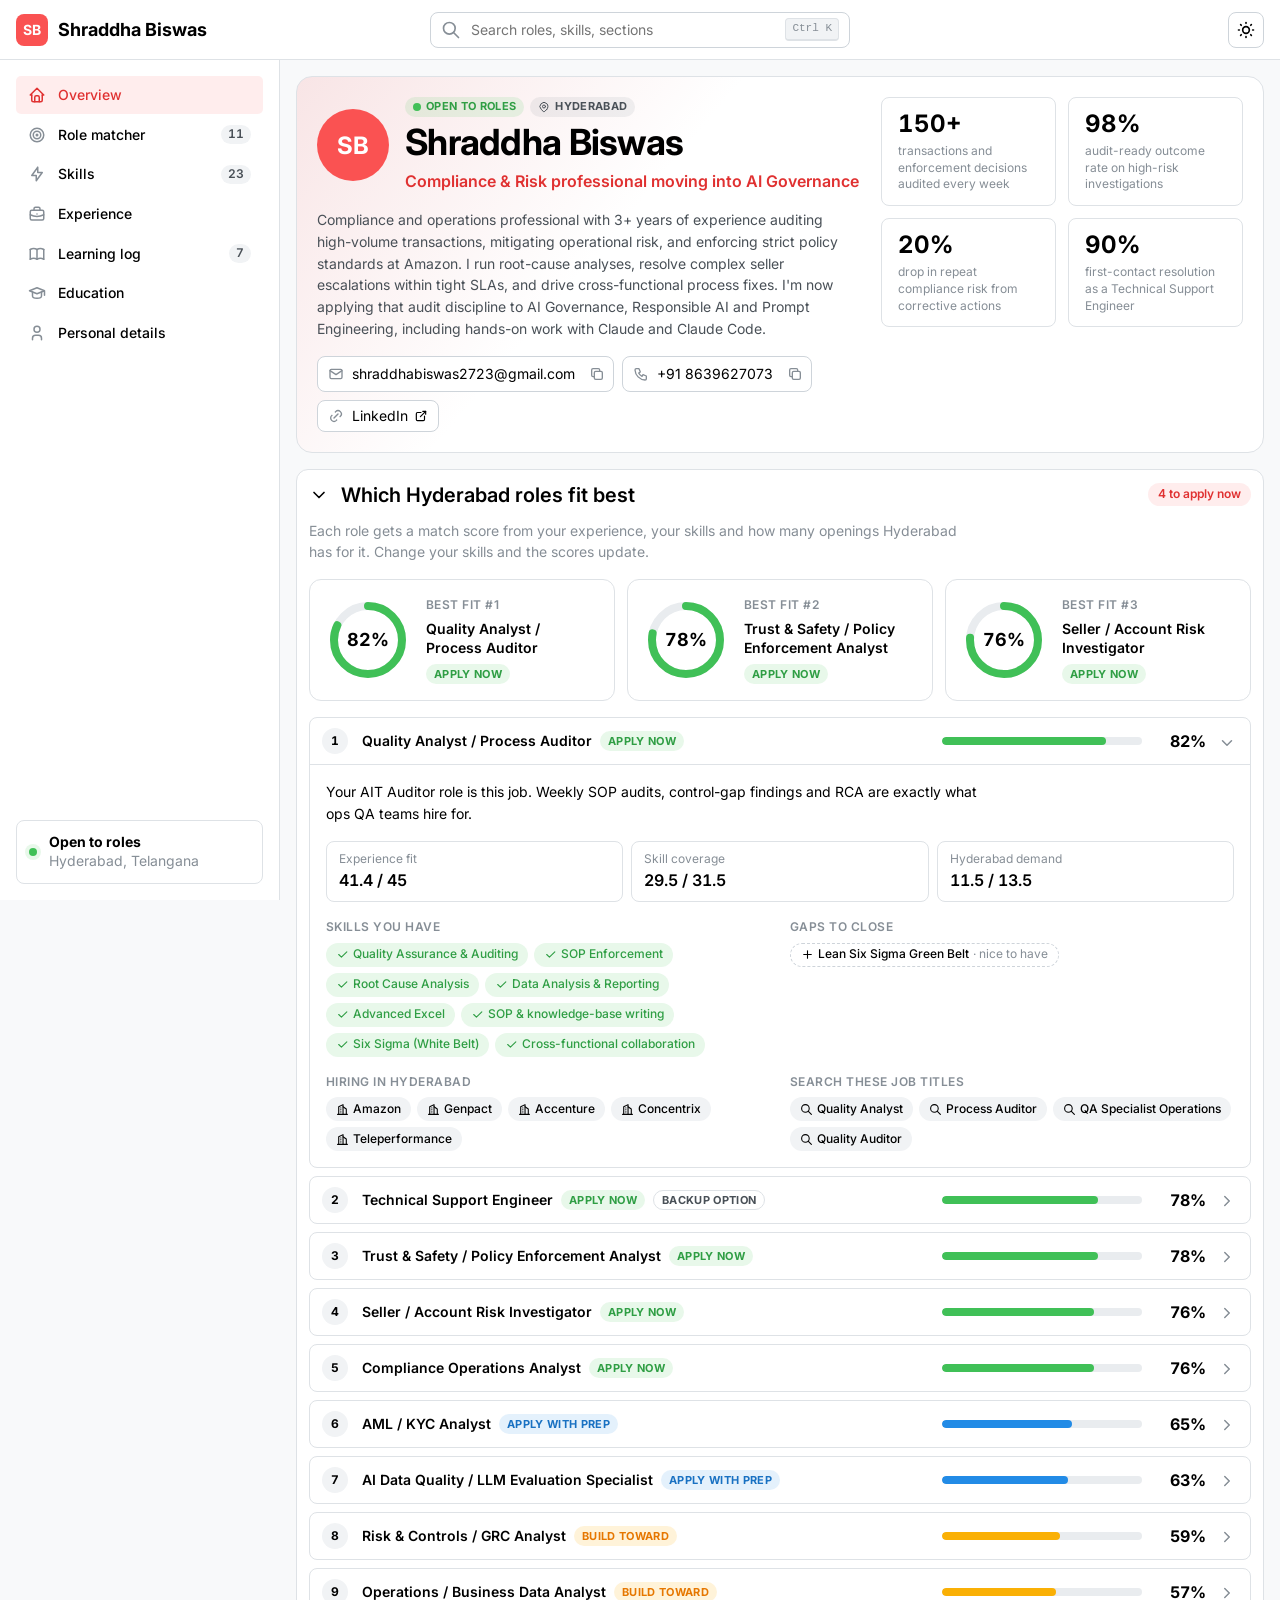
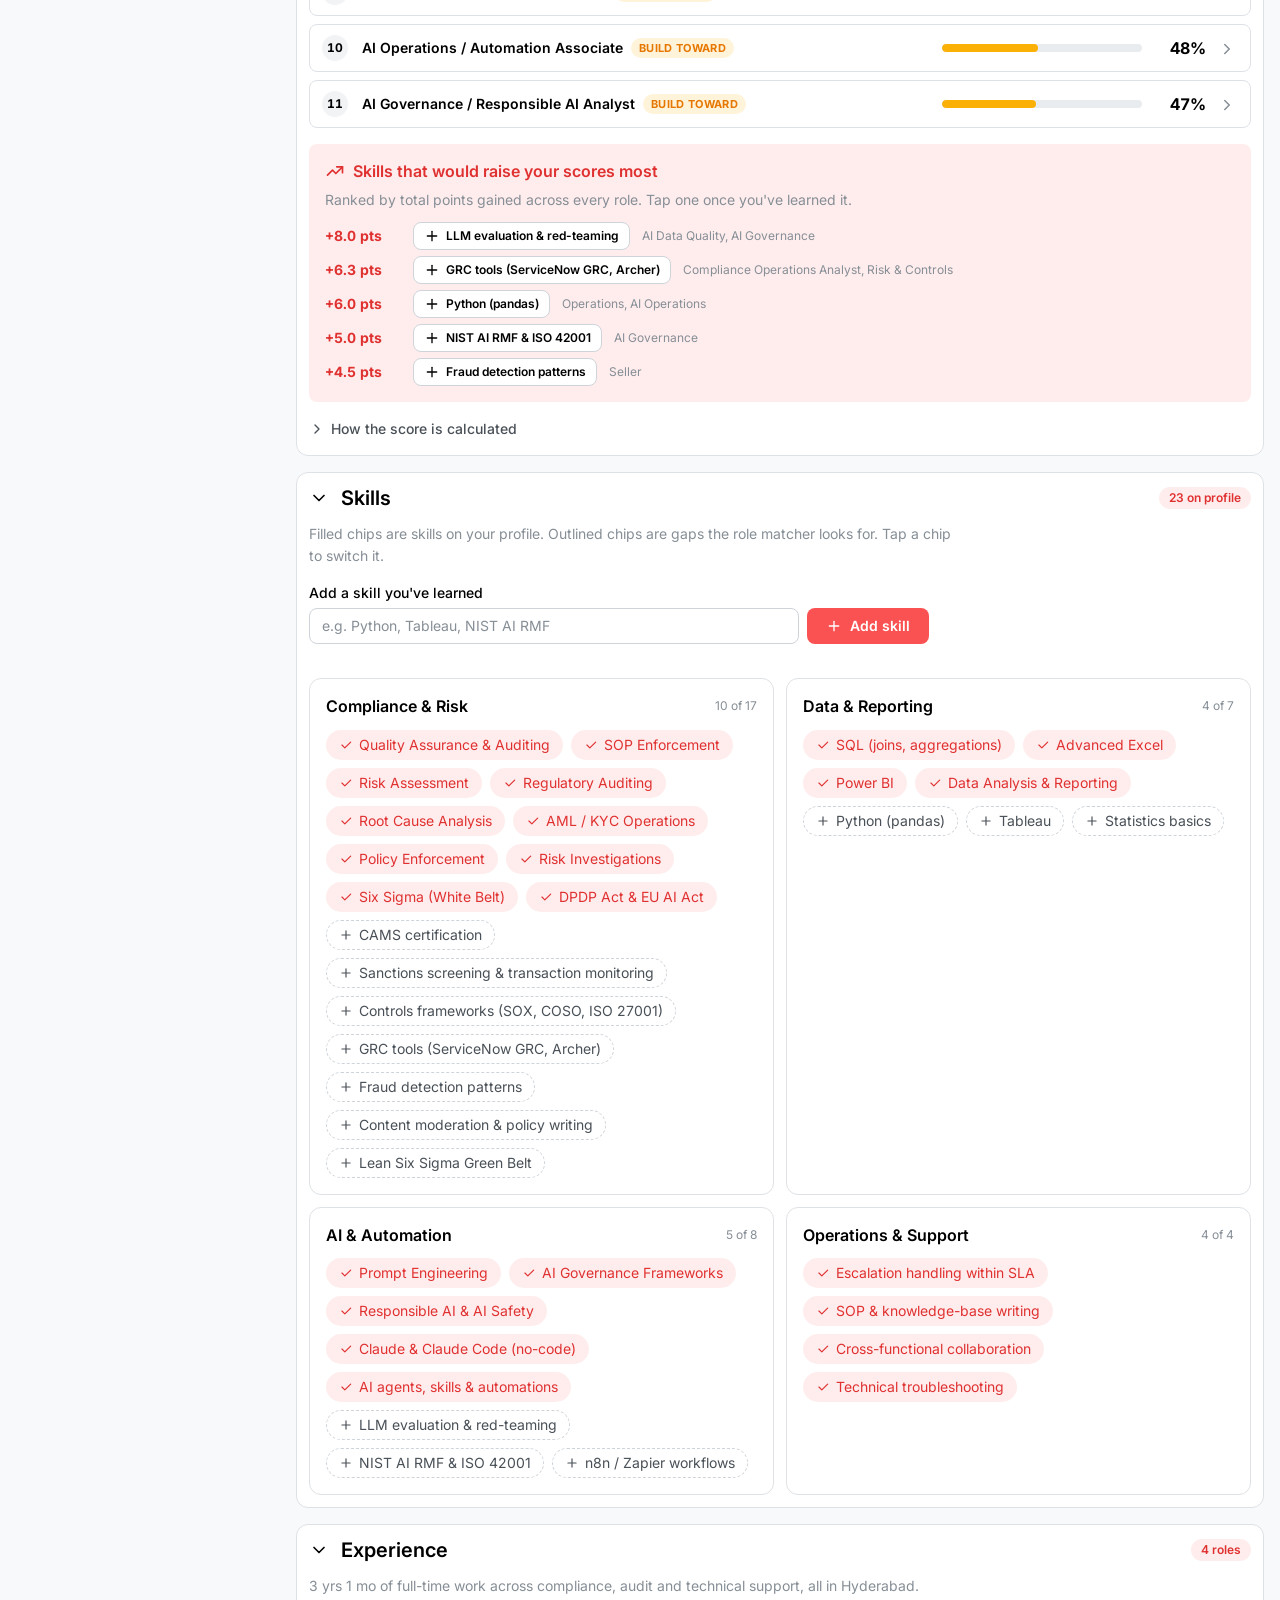
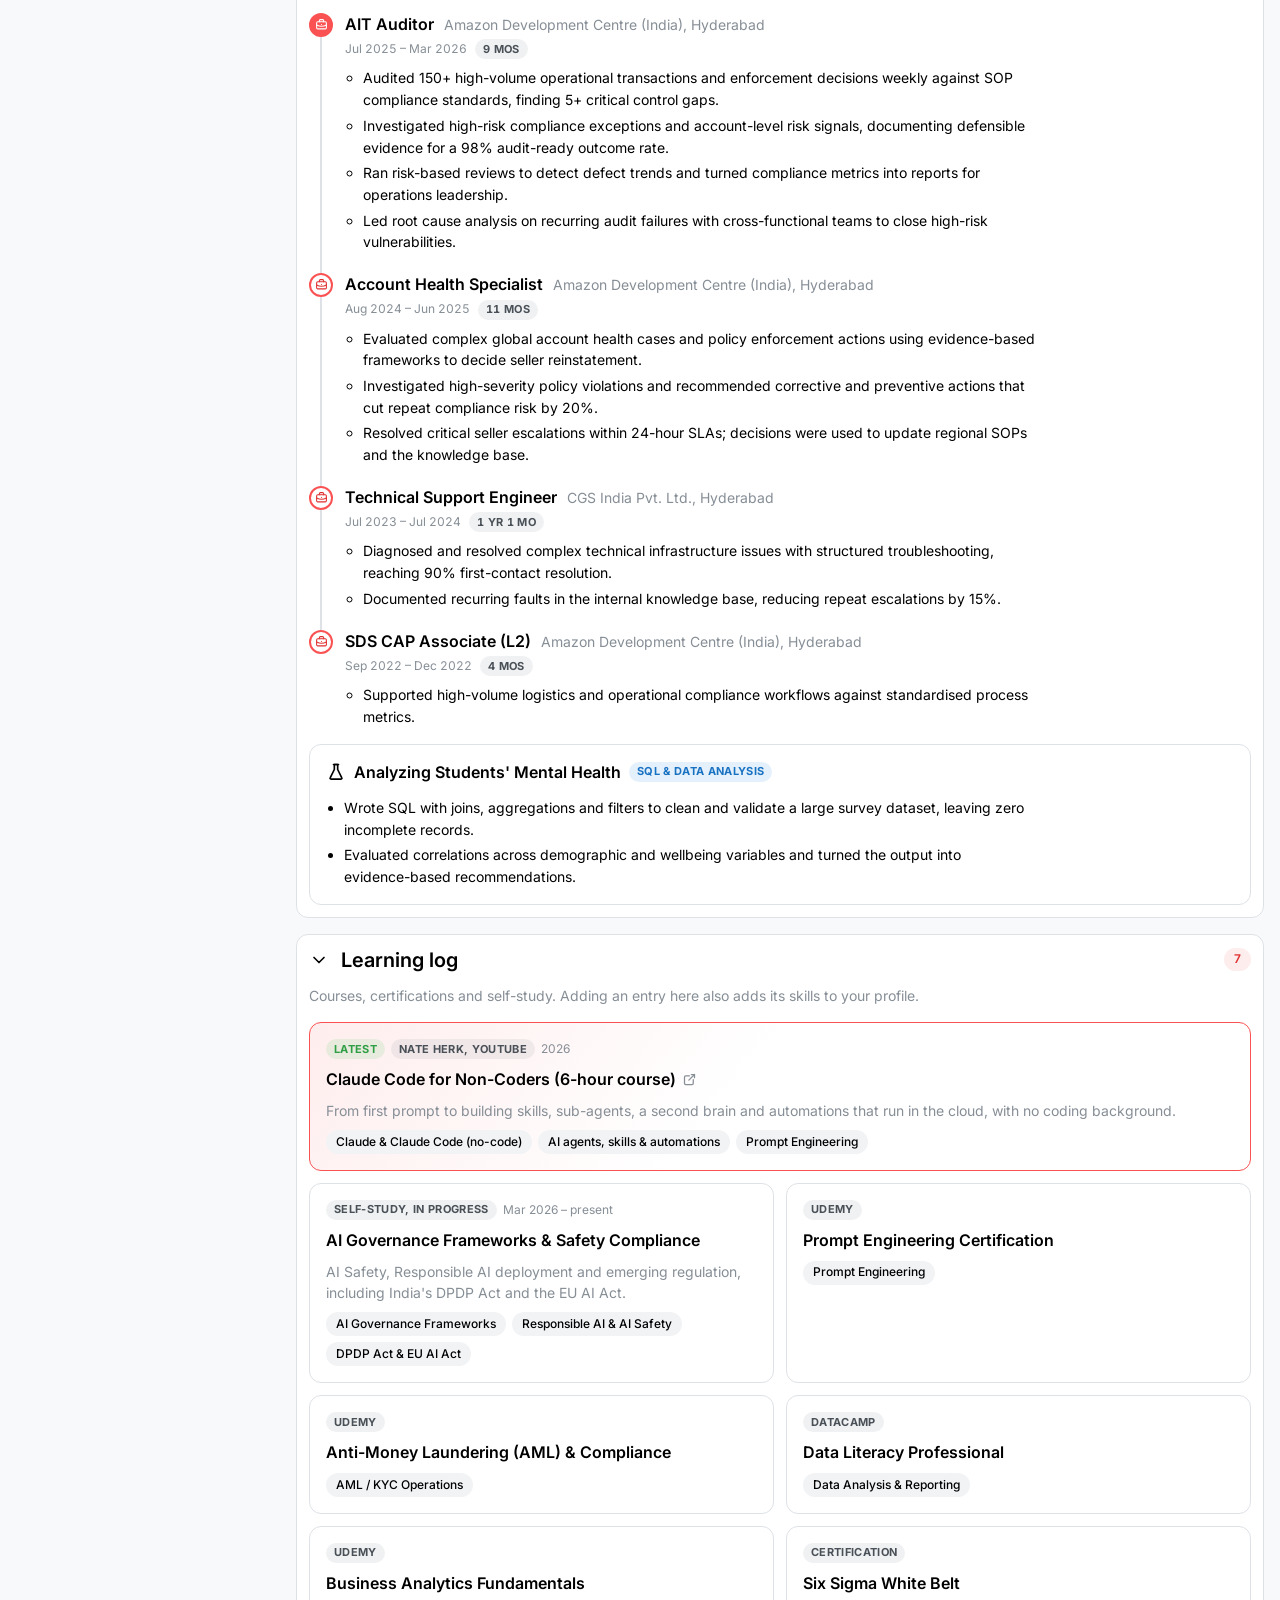
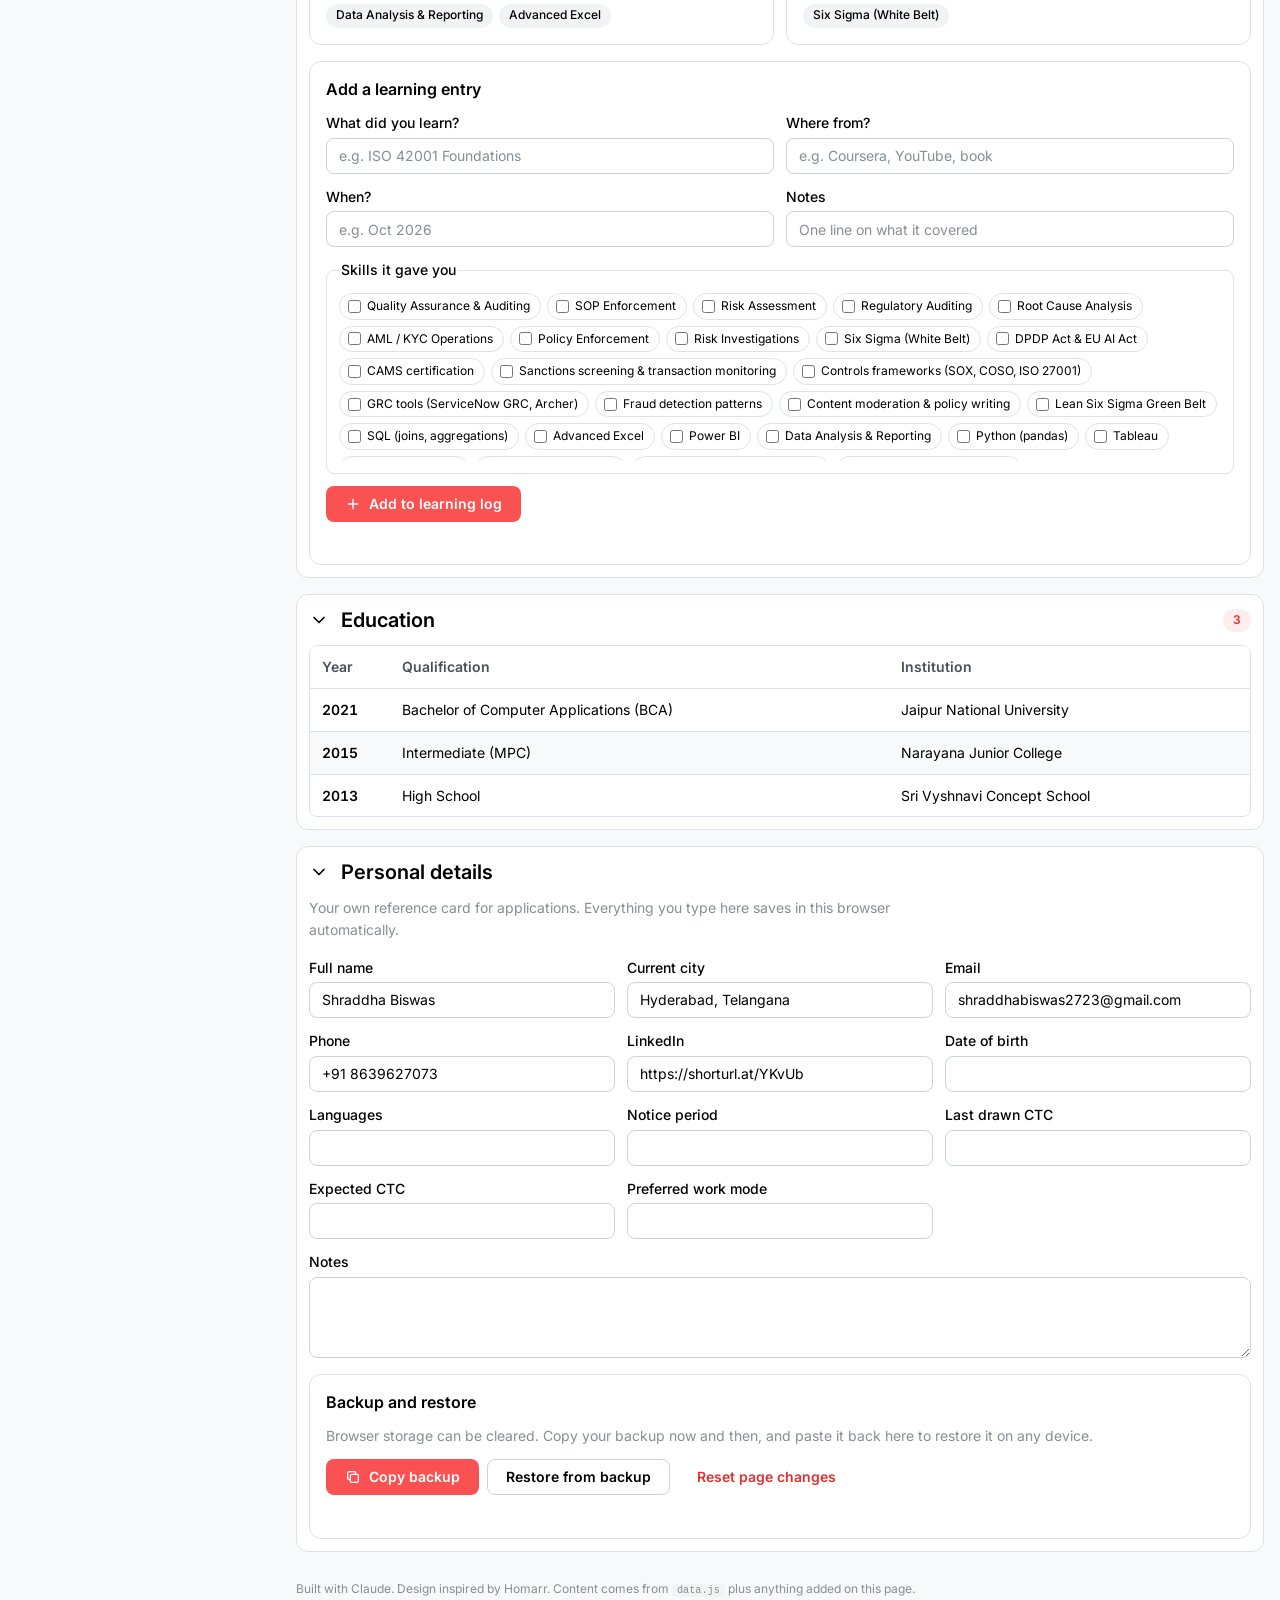
==== index.html @ 4066ac20 "Restyle site after Homarr's design Rebuild the layout with Homarr's Mantine-based look: app-shell he" ====
<!doctype html>
<html lang="en">
<head>
<meta charset="utf-8">
<meta name="viewport" content="width=device-width, initial-scale=1, viewport-fit=cover">
<title>Shraddha Biswas</title>
<meta name="description" content="Shraddha Biswas: compliance, risk and AI governance profile with a Hyderabad role matcher.">
<link rel="preconnect" href="https://fonts.googleapis.com">
<link rel="preconnect" href="https://fonts.gstatic.com" crossorigin>
<link rel="stylesheet" href="https://fonts.googleapis.com/css2?family=Inter:wght@400;500;600;700&display=swap">
<link rel="stylesheet" href="styles.css">
</head>
<body>
<!--PAGE-START-->
<div class="shell">
  <header class="shell-header">
    <div class="header-side">
      <button type="button" class="action-icon burger" id="burger" aria-label="Open navigation" aria-expanded="false" aria-controls="navbar"><span data-icon="menu"></span></button>
      <a class="brand" href="#overview">
        <span class="brand-mark" aria-hidden="true">SB</span>
        <span class="brand-name">Shraddha Biswas</span>
      </a>
    </div>
    <div class="search" id="search">
      <label class="search-box" for="searchInput">
        <span data-icon="search"></span>
        <input id="searchInput" type="search" placeholder="Search roles, skills, sections" autocomplete="off" role="combobox" aria-expanded="false" aria-controls="searchResults" aria-autocomplete="list">
        <kbd class="kbd">Ctrl K</kbd>
      </label>
      <div class="search-results" id="searchResults" role="listbox" hidden></div>
    </div>
    <div class="header-side header-actions">
      <button type="button" class="action-icon mobile-search" id="mobileSearch" aria-label="Search"><span data-icon="search"></span></button>
      <button type="button" class="action-icon" id="themeToggle" aria-label="Switch colour scheme"><span data-icon="sun" class="icon-sun"></span><span data-icon="moon" class="icon-moon"></span></button>
    </div>
  </header>

  <nav class="shell-navbar" id="navbar" aria-label="Sections">
    <div class="nav-links">
      <a class="nav-link" href="#overview" data-nav="overview"><span data-icon="home"></span>Overview</a>
      <a class="nav-link" href="#matcher" data-nav="matcher"><span data-icon="target"></span>Role matcher<span class="nav-badge" id="navMatcherBadge"></span></a>
      <a class="nav-link" href="#skills" data-nav="skills"><span data-icon="bolt"></span>Skills<span class="nav-badge" id="navSkillsBadge"></span></a>
      <a class="nav-link" href="#experience" data-nav="experience"><span data-icon="briefcase"></span>Experience</a>
      <a class="nav-link" href="#learning" data-nav="learning"><span data-icon="book"></span>Learning log<span class="nav-badge" id="navLearningBadge"></span></a>
      <a class="nav-link" href="#education" data-nav="education"><span data-icon="school"></span>Education</a>
      <a class="nav-link" href="#personal" data-nav="personal"><span data-icon="user"></span>Personal details</a>
    </div>
    <div class="nav-status">
      <span class="dot" aria-hidden="true"></span>
      <div>
        <strong>Open to roles</strong>
        <span class="dimmed">Hyderabad, Telangana</span>
      </div>
    </div>
  </nav>
  <div class="nav-overlay" id="navOverlay" hidden></div>

  <main class="shell-main">
    <section class="hero" id="overview" aria-labelledby="name">
      <div class="hero-main">
        <div class="hero-id">
          <span class="avatar" aria-hidden="true">SB</span>
          <div class="hero-titles">
            <div class="badge-row">
              <span class="badge badge-green"><span class="badge-dot"></span>Open to roles</span>
              <span class="badge badge-gray"><span data-icon="pin"></span>Hyderabad</span>
            </div>
            <h1 id="name">Shraddha Biswas</h1>
            <p class="headline" id="headline"></p>
          </div>
        </div>
        <p class="summary" id="summary"></p>
        <div class="contact" id="contact"></div>
      </div>
      <dl class="stats" id="highlights"></dl>
    </section>

    <section class="category" id="matcher">
      <h2 class="category-head">
        <button type="button" class="category-toggle" aria-expanded="true" aria-controls="matcher-body">
          <span data-icon="chevron" class="chevron"></span>
          <span class="category-title">Which Hyderabad roles fit best</span>
          <span class="count-badge" id="matcherCount"></span>
        </button>
      </h2>
      <div class="category-body" id="matcher-body">
        <p class="lede">Each role gets a match score from your experience, your skills and how many openings Hyderabad has for it. Change your skills and the scores update.</p>
        <div class="picks" id="topPicks"></div>
        <ol class="roles" id="roles"></ol>
        <aside class="alert">
          <div class="alert-head"><span data-icon="trending"></span><h3>Skills that would raise your scores most</h3></div>
          <p class="dimmed">Ranked by total points gained across every role. Tap one once you've learned it.</p>
          <ol class="next-skills" id="nextSkills"></ol>
        </aside>
        <details class="method">
          <summary><span data-icon="chevron" class="chevron"></span>How the score is calculated</summary>
          <div class="method-body">
            <p><strong>Experience fit</strong> (45%): how directly your work history maps to the day-to-day job. <strong>Skill coverage</strong> (31.5%): the share of the role's core and supporting skills you have, weighted by importance. <strong>Hyderabad demand</strong> (13.5%): how many openings the city usually has for the role.</p>
            <p>That adds up to 90. The last 10 points depend on things a profile can't predict, such as interviews, timing and referrals, so no role scores above 90%.</p>
            <p>Treat the numbers as a way to rank where to apply first. They are estimates based on typical job descriptions and the Hyderabad market in 2026, not guarantees. Experience fit and demand values are set in <code>data.js</code>.</p>
          </div>
        </details>
      </div>
    </section>

    <section class="category" id="skills">
      <h2 class="category-head">
        <button type="button" class="category-toggle" aria-expanded="true" aria-controls="skills-body">
          <span data-icon="chevron" class="chevron"></span>
          <span class="category-title">Skills</span>
          <span class="count-badge" id="skillsCount"></span>
        </button>
      </h2>
      <div class="category-body" id="skills-body">
        <p class="lede">Filled chips are skills on your profile. Outlined chips are gaps the role matcher looks for. Tap a chip to switch it.</p>
        <form class="inline-form" id="addSkillForm" autocomplete="off">
          <label class="label" for="skillInput">Add a skill you've learned</label>
          <div class="input-row">
            <input class="input" id="skillInput" list="skillOptions" placeholder="e.g. Python, Tableau, NIST AI RMF" required>
            <datalist id="skillOptions"></datalist>
            <button type="submit" class="button"><span data-icon="plus"></span>Add skill</button>
          </div>
          <p class="form-msg" id="skillMsg" role="status"></p>
        </form>
        <div class="item-grid two" id="skillGroups"></div>
      </div>
    </section>

    <section class="category" id="experience">
      <h2 class="category-head">
        <button type="button" class="category-toggle" aria-expanded="true" aria-controls="experience-body">
          <span data-icon="chevron" class="chevron"></span>
          <span class="category-title">Experience</span>
          <span class="count-badge" id="experienceCount"></span>
        </button>
      </h2>
      <div class="category-body" id="experience-body">
        <p class="lede" id="tenure"></p>
        <ol class="timeline" id="timeline"></ol>
        <article class="item project" id="project"></article>
      </div>
    </section>

    <section class="category" id="learning">
      <h2 class="category-head">
        <button type="button" class="category-toggle" aria-expanded="true" aria-controls="learning-body">
          <span data-icon="chevron" class="chevron"></span>
          <span class="category-title">Learning log</span>
          <span class="count-badge" id="learningCount"></span>
        </button>
      </h2>
      <div class="category-body" id="learning-body">
        <p class="lede">Courses, certifications and self-study. Adding an entry here also adds its skills to your profile.</p>
        <ul class="item-grid two" id="learningList"></ul>
        <form class="item learn-form" id="learnForm" autocomplete="off">
          <h3 class="item-title">Add a learning entry</h3>
          <div class="form-grid">
            <div class="field"><label class="label" for="learnTitle">What did you learn?</label><input class="input" id="learnTitle" required placeholder="e.g. ISO 42001 Foundations"></div>
            <div class="field"><label class="label" for="learnSource">Where from?</label><input class="input" id="learnSource" placeholder="e.g. Coursera, YouTube, book"></div>
            <div class="field"><label class="label" for="learnDate">When?</label><input class="input" id="learnDate" placeholder="e.g. Oct 2026"></div>
            <div class="field"><label class="label" for="learnNote">Notes</label><input class="input" id="learnNote" placeholder="One line on what it covered"></div>
          </div>
          <fieldset class="picker-wrap">
            <legend class="label">Skills it gave you</legend>
            <div id="learnSkillPicker" class="picker"></div>
          </fieldset>
          <div><button type="submit" class="button"><span data-icon="plus"></span>Add to learning log</button></div>
          <p class="form-msg" id="learnMsg" role="status"></p>
        </form>
      </div>
    </section>

    <section class="category" id="education">
      <h2 class="category-head">
        <button type="button" class="category-toggle" aria-expanded="true" aria-controls="education-body">
          <span data-icon="chevron" class="chevron"></span>
          <span class="category-title">Education</span>
          <span class="count-badge" id="educationCount"></span>
        </button>
      </h2>
      <div class="category-body" id="education-body">
        <div class="table-wrap">
          <table class="table">
            <thead><tr><th scope="col">Year</th><th scope="col">Qualification</th><th scope="col">Institution</th></tr></thead>
            <tbody id="educationList"></tbody>
          </table>
        </div>
      </div>
    </section>

    <section class="category" id="personal">
      <h2 class="category-head">
        <button type="button" class="category-toggle" aria-expanded="true" aria-controls="personal-body">
          <span data-icon="chevron" class="chevron"></span>
          <span class="category-title">Personal details</span>
        </button>
      </h2>
      <div class="category-body" id="personal-body">
        <p class="lede">Your own reference card for applications. Everything you type here saves in this browser automatically.</p>
        <form id="personalForm" class="form-grid three" autocomplete="off"></form>
        <div class="item backup">
          <h3 class="item-title">Backup and restore</h3>
          <p class="dimmed">Browser storage can be cleared. Copy your backup now and then, and paste it back here to restore it on any device.</p>
          <div class="button-row">
            <button type="button" class="button" id="copyBackup"><span data-icon="copy"></span>Copy backup</button>
            <button type="button" class="button button-default" id="showRestore">Restore from backup</button>
            <button type="button" class="button button-subtle" id="resetBtn">Reset page changes</button>
          </div>
          <div id="restoreBox" class="stack" hidden>
            <label class="label" for="restoreInput">Paste a backup</label>
            <textarea class="input" id="restoreInput" rows="4"></textarea>
            <div><button type="button" class="button" id="doRestore">Restore</button></div>
          </div>
          <div id="resetConfirm" class="confirm" hidden>
            <p>This removes skills, learning entries and personal details you added on this page. Content in <code>data.js</code> stays.</p>
            <div class="button-row">
              <button type="button" class="button button-danger" id="confirmReset">Reset</button>
              <button type="button" class="button button-default" id="cancelReset">Cancel</button>
            </div>
          </div>
          <textarea id="backupFallback" class="input mono" rows="4" readonly hidden aria-label="Backup text"></textarea>
          <p class="form-msg" id="backupMsg" role="status"></p>
        </div>
      </div>
    </section>

    <footer class="footer">Built with Claude. Design inspired by Homarr. Content comes from <code>data.js</code> plus anything added on this page.</footer>
  </main>
</div>
<script src="data.js"></script>
<script src="app.js"></script>
<!--PAGE-END-->
</body>
</html>
---- styles.css ----
/*
  Design tokens follow Homarr's Mantine theme (packages/ui/src/theme.ts):
  primary red #fa5252, Inter, radius md 8 / lg 12 / xl 16, spacing xs 10 · sm 12 · md 16 · lg 20 · xl 32,
  bordered cards on a dark-7 (#242424) or white body.
*/
:root {
  --body: #ffffff;
  --main: #f8f9fa;
  --surface: #ffffff;
  --surface-hover: #f8f9fa;
  --surface-muted: #f1f3f5;
  --border: #dee2e6;
  --input-border: #ced4da;
  --text: #000000;
  --dimmed: #868e96;
  --dimmed-strong: #495057;

  --primary: #fa5252;
  --primary-hover: #f03e3e;
  --primary-contrast: #ffffff;
  --primary-light: rgba(250, 82, 82, 0.1);
  --primary-light-hover: rgba(250, 82, 82, 0.14);
  --primary-light-text: #e03131;
  --secondary: #fd7e14;

  --green: #40c057;
  --green-light: rgba(64, 192, 87, 0.12);
  --green-text: #2f9e44;
  --blue: #228be6;
  --blue-light: rgba(34, 139, 230, 0.12);
  --blue-text: #1971c2;
  --yellow: #fab005;
  --yellow-light: rgba(250, 176, 5, 0.15);
  --yellow-text: #e67700;
  --gray: #adb5bd;
  --gray-light: rgba(134, 142, 150, 0.12);
  --gray-text: #495057;
  --track: #e9ecef;

  --shadow-md: 0 2px 8px rgba(0, 0, 0, 0.08);
  --shadow-xl: 0 8px 24px rgba(0, 0, 0, 0.12);

  --font: Inter, system-ui, -apple-system, "Segoe UI", Roboto, sans-serif;
  --mono: ui-monospace, "Cascadia Code", "Fira Code", Menlo, Consolas, monospace;

  --fs-xs: 0.75rem;
  --fs-sm: 0.875rem;
  --fs-md: 1rem;
  --fs-lg: 1.125rem;
  --fs-xl: 1.25rem;

  --sp-xs: 10px;
  --sp-sm: 12px;
  --sp-md: 16px;
  --sp-lg: 20px;
  --sp-xl: 32px;

  --r-sm: 4px;
  --r-md: 8px;
  --r-lg: 12px;
  --r-xl: 16px;

  --header-h: 60px;
  --navbar-w: 280px;
}

@media (prefers-color-scheme: dark) {
  :root:not([data-theme="light"]) {
    color-scheme: dark;
    --body: #242424;
    --main: #242424;
    --surface: #2e2e2e;
    --surface-hover: #3b3b3b;
    --surface-muted: #3b3b3b;
    --border: #424242;
    --input-border: #424242;
    --text: #c9c9c9;
    --dimmed: #828282;
    --dimmed-strong: #b8b8b8;
    --primary: #e03131;
    --primary-hover: #c92a2a;
    --primary-light: rgba(224, 49, 49, 0.15);
    --primary-light-hover: rgba(224, 49, 49, 0.2);
    --primary-light-text: #ff8787;
    --green: #2f9e44;
    --green-light: rgba(47, 158, 68, 0.15);
    --green-text: #69db7c;
    --blue: #1971c2;
    --blue-light: rgba(25, 113, 194, 0.15);
    --blue-text: #74c0fc;
    --yellow: #f59f00;
    --yellow-light: rgba(240, 140, 0, 0.15);
    --yellow-text: #ffd43b;
    --gray: #696969;
    --gray-light: rgba(130, 130, 130, 0.15);
    --gray-text: #b8b8b8;
    --track: #424242;
    --shadow-md: 0 2px 8px rgba(0, 0, 0, 0.3);
    --shadow-xl: 0 8px 24px rgba(0, 0, 0, 0.45);
  }
}

:root[data-theme="dark"] {
  color-scheme: dark;
  --body: #242424;
  --main: #242424;
  --surface: #2e2e2e;
  --surface-hover: #3b3b3b;
  --surface-muted: #3b3b3b;
  --border: #424242;
  --input-border: #424242;
  --text: #c9c9c9;
  --dimmed: #828282;
  --dimmed-strong: #b8b8b8;
  --primary: #e03131;
  --primary-hover: #c92a2a;
  --primary-light: rgba(224, 49, 49, 0.15);
  --primary-light-hover: rgba(224, 49, 49, 0.2);
  --primary-light-text: #ff8787;
  --green: #2f9e44;
  --green-light: rgba(47, 158, 68, 0.15);
  --green-text: #69db7c;
  --blue: #1971c2;
  --blue-light: rgba(25, 113, 194, 0.15);
  --blue-text: #74c0fc;
  --yellow: #f59f00;
  --yellow-light: rgba(240, 140, 0, 0.15);
  --yellow-text: #ffd43b;
  --gray: #696969;
  --gray-light: rgba(130, 130, 130, 0.15);
  --gray-text: #b8b8b8;
  --track: #424242;
  --shadow-md: 0 2px 8px rgba(0, 0, 0, 0.3);
  --shadow-xl: 0 8px 24px rgba(0, 0, 0, 0.45);
}

*,
*::before,
*::after { box-sizing: border-box; }

[hidden] { display: none !important; }

html { scroll-behavior: smooth; scroll-padding-top: calc(var(--header-h) + 16px); }

@media (prefers-reduced-motion: reduce) {
  html { scroll-behavior: auto; }
  *, *::before, *::after { transition: none !important; animation: none !important; }
}

body {
  margin: 0;
  background: var(--main);
  color: var(--text);
  font-family: var(--font);
  font-size: var(--fs-md);
  line-height: 1.55;
  -webkit-font-smoothing: antialiased;
}

h1, h2, h3, h4 { margin: 0; font-family: var(--font); text-wrap: balance; }
h1 { font-size: 2.25rem; line-height: 1.1; font-weight: 700; letter-spacing: -0.02em; }
h3 { font-size: var(--fs-md); line-height: 1.4; font-weight: 600; }
p { margin: 0; }
a { color: var(--primary-light-text); text-underline-offset: 3px; }
code, .mono { font-family: var(--mono); font-size: 0.85em; }
code { background: var(--surface-muted); padding: 1px 5px; border-radius: var(--r-sm); }
.dimmed { color: var(--dimmed); }
:focus-visible { outline: 2px solid var(--primary); outline-offset: 2px; }

/* Icons (Tabler style strokes) */
.icon { width: 1.25em; height: 1.25em; flex: none; stroke: currentColor; fill: none; stroke-width: 2; stroke-linecap: round; stroke-linejoin: round; vertical-align: middle; }
[data-icon] { display: inline-flex; }

/* ---------- App shell ---------- */
.shell-header {
  position: fixed;
  top: 0;
  left: 0;
  right: 0;
  z-index: 200;
  height: calc(var(--header-h) + env(safe-area-inset-top, 0px));
  padding-top: env(safe-area-inset-top, 0px);
  padding-inline: var(--sp-md);
  display: flex;
  align-items: center;
  gap: var(--sp-xl);
  background: var(--body);
  border-bottom: 1px solid var(--border);
}
.header-side { flex: 1; display: flex; align-items: center; gap: var(--sp-sm); min-width: 0; }
.header-actions { justify-content: flex-end; gap: var(--sp-xs); }
.brand { display: inline-flex; align-items: center; gap: var(--sp-xs); text-decoration: none; color: var(--text); min-width: 0; }
.brand-mark {
  width: 32px;
  height: 32px;
  flex: none;
  display: grid;
  place-items: center;
  border-radius: var(--r-md);
  background: var(--primary);
  color: var(--primary-contrast);
  font-weight: 700;
  font-size: var(--fs-sm);
  letter-spacing: 0.02em;
}
.brand-name { font-weight: 700; font-size: var(--fs-lg); white-space: nowrap; overflow: hidden; text-overflow: ellipsis; }

.action-icon {
  width: 36px;
  height: 36px;
  flex: none;
  display: inline-grid;
  place-items: center;
  border-radius: var(--r-md);
  border: 1px solid var(--input-border);
  background: var(--surface);
  color: var(--text);
  cursor: pointer;
  font: inherit;
}
.action-icon:hover { background: var(--surface-hover); }
.burger { display: none; border-color: transparent; background: transparent; }
.mobile-search { display: none; }
.icon-moon { display: none; }
:root[data-theme="dark"] .icon-sun { display: none; }
:root[data-theme="dark"] .icon-moon { display: inline-flex; }
@media (prefers-color-scheme: dark) {
  :root:not([data-theme="light"]) .icon-sun { display: none; }
  :root:not([data-theme="light"]) .icon-moon { display: inline-flex; }
}

/* Search (spotlight style) */
.search { position: relative; width: min(420px, 100%); }
.search-box {
  display: flex;
  align-items: center;
  gap: 8px;
  height: 36px;
  padding-inline: 10px;
  border: 1px solid var(--input-border);
  border-radius: var(--r-md);
  background: var(--surface);
  color: var(--dimmed);
  cursor: text;
}
.search-box:focus-within { border-color: var(--primary); }
.search-box input {
  flex: 1;
  min-width: 0;
  border: 0;
  outline: 0;
  background: transparent;
  color: var(--text);
  font: inherit;
  font-size: var(--fs-sm);
}
.search-box input::-webkit-search-cancel-button { display: none; }
.kbd {
  font-family: var(--mono);
  font-size: 0.6875rem;
  padding: 1px 6px;
  border: 1px solid var(--border);
  border-bottom-width: 2px;
  border-radius: var(--r-sm);
  color: var(--dimmed);
  background: var(--surface-muted);
  white-space: nowrap;
}
.search-results {
  position: absolute;
  top: calc(100% + 6px);
  left: 0;
  right: 0;
  z-index: 300;
  max-height: min(60vh, 420px);
  overflow-y: auto;
  padding: 6px;
  background: var(--surface);
  border: 1px solid var(--border);
  border-radius: var(--r-md);
  box-shadow: var(--shadow-xl);
}
.search-group { font-size: var(--fs-xs); font-weight: 600; color: var(--dimmed); padding: 8px 10px 4px; text-transform: uppercase; letter-spacing: 0.04em; }
.search-option {
  display: flex;
  align-items: center;
  gap: 10px;
  width: 100%;
  padding: 8px 10px;
  border: 0;
  border-radius: var(--r-sm);
  background: transparent;
  color: var(--text);
  font: inherit;
  font-size: var(--fs-sm);
  text-align: left;
  cursor: pointer;
}
.search-option .dimmed { margin-left: auto; font-size: var(--fs-xs); white-space: nowrap; }
.search-option[aria-selected="true"], .search-option:hover { background: var(--surface-hover); }
.search-empty { padding: 12px 10px; color: var(--dimmed); font-size: var(--fs-sm); }

.shell-navbar {
  position: fixed;
  top: calc(var(--header-h) + env(safe-area-inset-top, 0px));
  bottom: 0;
  left: 0;
  z-index: 150;
  width: var(--navbar-w);
  padding: var(--sp-md);
  padding-bottom: calc(var(--sp-md) + env(safe-area-inset-bottom, 0px));
  display: flex;
  flex-direction: column;
  justify-content: space-between;
  gap: var(--sp-md);
  overflow-y: auto;
  background: var(--body);
  border-right: 1px solid var(--border);
}
.nav-links { display: grid; gap: 2px; }
.nav-link {
  display: flex;
  align-items: center;
  gap: var(--sp-sm);
  padding: 8px var(--sp-sm);
  border-radius: 5px;
  color: var(--text);
  text-decoration: none;
  font-size: var(--fs-sm);
  font-weight: 500;
}
.nav-link .icon { width: 18px; height: 18px; color: var(--dimmed); }
.nav-link:hover { background: var(--surface-hover); }
.nav-link.is-active { background: var(--primary-light); color: var(--primary-light-text); }
.nav-link.is-active .icon { color: var(--primary-light-text); }
.nav-badge {
  margin-left: auto;
  min-width: 22px;
  padding: 0 7px;
  border-radius: 999px;
  background: var(--surface-muted);
  color: var(--dimmed-strong);
  font-size: var(--fs-xs);
  font-weight: 600;
  text-align: center;
  font-variant-numeric: tabular-nums;
}
.nav-link.is-active .nav-badge { background: var(--primary); color: var(--primary-contrast); }
.nav-status {
  display: flex;
  gap: var(--sp-sm);
  align-items: center;
  padding: var(--sp-sm);
  border: 1px solid var(--border);
  border-radius: var(--r-md);
  background: var(--surface);
  font-size: var(--fs-sm);
}
.nav-status div { display: grid; line-height: 1.35; }
.dot, .badge-dot { width: 8px; height: 8px; border-radius: 50%; background: var(--green); flex: none; }
.nav-status .dot { box-shadow: 0 0 0 4px var(--green-light); }
.nav-overlay { position: fixed; inset: 0; z-index: 140; background: rgba(0, 0, 0, 0.45); }

.shell-main {
  margin-left: var(--navbar-w);
  padding-top: calc(var(--header-h) + var(--sp-md));
  padding-inline: var(--sp-md);
  padding-bottom: var(--sp-xl);
  display: grid;
  gap: var(--sp-md);
  max-width: calc(var(--navbar-w) + 1120px);
}

/* ---------- Primitives ---------- */
.badge {
  display: inline-flex;
  align-items: center;
  gap: 5px;
  height: 20px;
  padding: 0 8px;
  border-radius: 999px;
  font-size: 0.6875rem;
  font-weight: 700;
  letter-spacing: 0.03em;
  text-transform: uppercase;
  white-space: nowrap;
  background: var(--badge-bg);
  color: var(--badge-fg);
}
.badge .icon { width: 12px; height: 12px; }
.badge-green, .tier-now { --badge-bg: var(--green-light); --badge-fg: var(--green-text); --tier: var(--green); }
.badge-blue, .tier-prep { --badge-bg: var(--blue-light); --badge-fg: var(--blue-text); --tier: var(--blue); }
.badge-yellow, .tier-build { --badge-bg: var(--yellow-light); --badge-fg: var(--yellow-text); --tier: var(--yellow); }
.badge-gray, .tier-long { --badge-bg: var(--gray-light); --badge-fg: var(--gray-text); --tier: var(--gray); }
.badge-outline { background: transparent; border: 1px solid var(--border); color: var(--dimmed-strong); }
.badge-row { display: flex; flex-wrap: wrap; gap: 6px; }

.button {
  display: inline-flex;
  align-items: center;
  justify-content: center;
  gap: 8px;
  height: 36px;
  padding: 0 18px;
  border: 1px solid transparent;
  border-radius: var(--r-md);
  background: var(--primary);
  color: var(--primary-contrast);
  font: inherit;
  font-size: var(--fs-sm);
  font-weight: 600;
  white-space: nowrap;
  cursor: pointer;
}
.button .icon { width: 16px; height: 16px; }
.button:hover { background: var(--primary-hover); }
.button-default { background: var(--surface); color: var(--text); border-color: var(--input-border); }
.button-default:hover { background: var(--surface-hover); }
.button-subtle { background: transparent; color: var(--primary-light-text); }
.button-subtle:hover { background: var(--primary-light); }
.button-danger { background: var(--primary); }
.button-sm { height: 28px; padding: 0 10px; font-size: var(--fs-xs); gap: 6px; }
.button-row { display: flex; flex-wrap: wrap; gap: 8px; }

.input {
  width: 100%;
  min-width: 0;
  min-height: 36px;
  padding: 6px 12px;
  border: 1px solid var(--input-border);
  border-radius: var(--r-md);
  background: var(--surface);
  color: var(--text);
  font: inherit;
  font-size: var(--fs-sm);
}
.input:focus { outline: none; border-color: var(--primary); }
.input::placeholder { color: var(--dimmed); }
textarea.input { resize: vertical; line-height: 1.5; padding-block: 8px; }
.label { font-size: var(--fs-sm); font-weight: 500; }
.field { display: grid; gap: 4px; align-content: start; }
.stack { display: grid; gap: 8px; }
.form-msg { font-size: var(--fs-xs); color: var(--green-text); min-height: 1.2em; }
.form-msg.is-error { color: var(--primary-light-text); }

.lede { color: var(--dimmed); font-size: var(--fs-sm); max-width: 72ch; }

.item {
  background: var(--surface);
  border: 1px solid var(--border);
  border-radius: var(--r-lg);
  padding: var(--sp-md);
}
.item-title { font-size: var(--fs-md); font-weight: 600; }
.item-grid { list-style: none; margin: 0; padding: 0; display: grid; gap: var(--sp-sm); }
.item-grid.two { grid-template-columns: repeat(2, minmax(0, 1fr)); }

/* ---------- Hero (Homarr manage banner) ---------- */
.hero {
  display: grid;
  grid-template-columns: minmax(0, 1.5fr) minmax(0, 1fr);
  gap: var(--sp-lg);
  padding: var(--sp-lg);
  border-radius: var(--r-xl);
  border: 1px solid var(--border);
  background: linear-gradient(130deg, #fa52521f 0%, var(--surface) 35%, var(--surface) 100%);
}
.hero-main { display: grid; gap: var(--sp-md); align-content: start; }
.hero-id { display: flex; gap: var(--sp-md); align-items: center; }
.avatar {
  width: 72px;
  height: 72px;
  flex: none;
  display: grid;
  place-items: center;
  border-radius: 50%;
  background: var(--primary);
  color: var(--primary-contrast);
  font-size: 1.5rem;
  font-weight: 700;
}
.hero-titles { display: grid; gap: 6px; min-width: 0; }
.headline { color: var(--primary-light-text); font-weight: 600; }
.summary { color: var(--dimmed-strong); font-size: var(--fs-sm); max-width: 68ch; }
.contact { display: flex; flex-wrap: wrap; gap: 8px; }
.contact-item {
  display: inline-flex;
  align-items: center;
  gap: 8px;
  max-width: 100%;
  min-height: 32px;
  padding: 4px 4px 4px 10px;
  border: 1px solid var(--input-border);
  border-radius: var(--r-md);
  background: var(--surface);
  font-size: var(--fs-sm);
}
.contact-item > .icon { width: 16px; height: 16px; color: var(--dimmed); }
.contact-item .value { overflow-wrap: anywhere; user-select: all; }
.contact-item a.value { user-select: auto; color: var(--text); text-decoration: none; display: inline-flex; align-items: center; gap: 6px; padding-right: 6px; }
.contact-item a.value:hover { color: var(--primary-light-text); }
.contact-item a.value .icon { width: 14px; height: 14px; }
.copy {
  display: inline-grid;
  place-items: center;
  width: 26px;
  height: 26px;
  border: 0;
  border-radius: var(--r-sm);
  background: transparent;
  color: var(--dimmed);
  cursor: pointer;
}
.copy:hover { background: var(--surface-hover); color: var(--text); }
.copy .icon { width: 16px; height: 16px; }
.copy.is-done { color: var(--green-text); }

.stats { margin: 0; display: grid; grid-template-columns: repeat(2, minmax(0, 1fr)); gap: var(--sp-sm); align-content: start; }
.stat {
  display: grid;
  gap: 4px;
  align-content: start;
  padding: var(--sp-sm) var(--sp-md);
  border: 1px solid var(--border);
  border-radius: var(--r-md);
  background: var(--body);
}
.stat dt { font-size: 1.5rem; font-weight: 700; line-height: 1.2; font-variant-numeric: tabular-nums; }
.stat dd { margin: 0; font-size: var(--fs-xs); color: var(--dimmed); line-height: 1.4; }

/* ---------- Category cards ---------- */
.category {
  background: var(--surface);
  border: 1px solid var(--border);
  border-radius: var(--r-lg);
}
.category-head { margin: 0; font-size: inherit; }
.category-toggle {
  display: flex;
  align-items: center;
  gap: var(--sp-sm);
  width: 100%;
  padding: var(--sp-sm);
  border: 0;
  border-radius: var(--r-lg);
  background: transparent;
  color: var(--text);
  font: inherit;
  text-align: left;
  cursor: pointer;
}
.category-toggle:hover { background: var(--surface-hover); }
.category-title { font-size: var(--fs-xl); font-weight: 600; line-height: 1.3; }
.chevron .icon { width: 20px; height: 20px; transition: transform 0.2s ease; }
.category-toggle[aria-expanded="false"] .chevron .icon { transform: rotate(-90deg); }
.count-badge {
  margin-left: auto;
  padding: 2px 10px;
  border-radius: 999px;
  background: var(--primary-light);
  color: var(--primary-light-text);
  font-size: var(--fs-xs);
  font-weight: 600;
  white-space: nowrap;
}
.count-badge:empty { display: none; }
.category-body { padding: 0 var(--sp-sm) var(--sp-sm); display: grid; gap: var(--sp-md); }

/* ---------- Role matcher ---------- */
.picks { display: grid; grid-template-columns: repeat(3, minmax(0, 1fr)); gap: var(--sp-sm); }
.pick { display: flex; align-items: center; gap: var(--sp-md); padding: var(--sp-md); border: 1px solid var(--border); border-radius: var(--r-lg); background: var(--body); }
.pick-text { display: grid; gap: 6px; min-width: 0; }
.pick-rank { font-size: var(--fs-xs); color: var(--dimmed); font-weight: 600; text-transform: uppercase; letter-spacing: 0.04em; }
.pick-title { font-weight: 600; font-size: var(--fs-sm); line-height: 1.35; }
.pick .badge { justify-self: start; }

.ring { position: relative; width: 84px; height: 84px; flex: none; }
.ring svg { width: 100%; height: 100%; transform: rotate(-90deg); }
.ring circle { fill: none; stroke-width: 8; }
.ring .ring-track { stroke: var(--track); }
.ring .ring-value { stroke: var(--tier); stroke-linecap: round; transition: stroke-dashoffset 0.5s ease; }
.ring-label { position: absolute; inset: 0; display: grid; place-items: center; font-weight: 700; font-size: var(--fs-lg); font-variant-numeric: tabular-nums; }

.roles { list-style: none; margin: 0; padding: 0; display: grid; gap: 8px; }
.role { border: 1px solid var(--border); border-radius: var(--r-md); background: var(--body); }
.role summary {
  list-style: none;
  display: grid;
  grid-template-columns: 28px minmax(0, 1fr) minmax(100px, 200px) 52px 20px;
  align-items: center;
  gap: var(--sp-sm);
  padding: var(--sp-xs) var(--sp-sm);
  border-radius: var(--r-md);
  cursor: pointer;
}
.role summary::-webkit-details-marker { display: none; }
.role summary:hover { background: var(--surface-hover); }
.role[open] summary { border-bottom: 1px solid var(--border); border-radius: var(--r-md) var(--r-md) 0 0; }
.role-rank {
  width: 26px;
  height: 26px;
  display: grid;
  place-items: center;
  border-radius: 50%;
  background: var(--surface-muted);
  font-size: var(--fs-xs);
  font-weight: 700;
  font-variant-numeric: tabular-nums;
}
.role-name { display: flex; flex-wrap: wrap; align-items: center; gap: 4px 8px; font-weight: 600; font-size: var(--fs-sm); }
.progress { height: 8px; border-radius: 999px; background: var(--track); overflow: hidden; }
.progress span { display: block; height: 100%; border-radius: inherit; background: var(--tier); transition: width 0.4s ease; }
.role-pct { text-align: right; font-weight: 700; font-variant-numeric: tabular-nums; }
.role .chevron .icon { width: 18px; height: 18px; color: var(--dimmed); transform: rotate(-90deg); }
.role[open] .chevron .icon { transform: none; }
.role-body { padding: var(--sp-md); display: grid; gap: var(--sp-md); }
.role-why { font-size: var(--fs-sm); max-width: 75ch; }
.breakdown { margin: 0; display: grid; grid-template-columns: repeat(3, minmax(0, 1fr)); gap: 8px; }
.breakdown div { padding: 8px var(--sp-sm); border: 1px solid var(--border); border-radius: var(--r-md); background: var(--surface); }
.breakdown dt { font-size: var(--fs-xs); color: var(--dimmed); }
.breakdown dd { margin: 0; font-weight: 600; font-variant-numeric: tabular-nums; }
.role-cols { display: grid; grid-template-columns: repeat(2, minmax(0, 1fr)); gap: var(--sp-md) var(--sp-lg); }
.role-cols h4 { margin: 0 0 6px; font-size: var(--fs-xs); font-weight: 600; color: var(--dimmed); text-transform: uppercase; letter-spacing: 0.04em; }

.pills { list-style: none; margin: 0; padding: 0; display: flex; flex-wrap: wrap; gap: 6px; }
.pill {
  display: inline-flex;
  align-items: center;
  gap: 4px;
  min-height: 24px;
  padding: 1px 10px;
  border-radius: 999px;
  background: var(--surface-muted);
  color: var(--text);
  font-size: var(--fs-xs);
  font-weight: 500;
}
.pill .icon { width: 13px; height: 13px; }
.pill-have { background: var(--green-light); color: var(--green-text); }
button.pill-gap {
  border: 1px dashed var(--input-border);
  background: transparent;
  color: var(--text);
  font: inherit;
  font-size: var(--fs-xs);
  font-weight: 500;
  cursor: pointer;
}
button.pill-gap:hover { border-color: var(--primary); background: var(--primary-light); }
.weight { color: var(--dimmed); font-weight: 400; }

.alert {
  display: grid;
  gap: 6px;
  padding: var(--sp-md);
  border-radius: var(--r-md);
  background: var(--primary-light);
}
.alert-head { display: flex; align-items: center; gap: 8px; color: var(--primary-light-text); }
.alert .dimmed { font-size: var(--fs-sm); }
.next-skills { list-style: none; margin: 6px 0 0; padding: 0; display: grid; gap: 6px; }
.next-skills li { display: flex; flex-wrap: wrap; align-items: center; gap: 8px 12px; font-size: var(--fs-sm); }
.gain { min-width: 76px; font-weight: 700; color: var(--primary-light-text); font-variant-numeric: tabular-nums; }
.affects { color: var(--dimmed); font-size: var(--fs-xs); }

.method { font-size: var(--fs-sm); }
.method summary { display: inline-flex; align-items: center; gap: 6px; cursor: pointer; font-weight: 500; color: var(--dimmed-strong); list-style: none; }
.method summary::-webkit-details-marker { display: none; }
.method .chevron .icon { width: 16px; height: 16px; transform: rotate(-90deg); }
.method[open] .chevron .icon { transform: none; }
.method-body { display: grid; gap: 8px; padding-top: 8px; color: var(--dimmed-strong); max-width: 75ch; }

/* ---------- Skills ---------- */
.inline-form { display: grid; gap: 4px; max-width: 620px; }
.input-row { display: flex; gap: 8px; }
.skill-group { display: grid; gap: var(--sp-sm); align-content: start; }
.skill-group-head { display: flex; align-items: center; justify-content: space-between; gap: 8px; }
.skill-group-head .dimmed { font-size: var(--fs-xs); }
.chips { display: flex; flex-wrap: wrap; gap: 8px; }
.chip {
  display: inline-flex;
  align-items: center;
  gap: 6px;
  height: 30px;
  padding: 0 12px;
  border: 1px solid var(--input-border);
  border-radius: 999px;
  background: var(--surface);
  color: var(--text);
  font: inherit;
  font-size: var(--fs-sm);
  cursor: pointer;
}
.chip .icon { width: 14px; height: 14px; }
.chip:hover { background: var(--surface-hover); }
.chip.is-on { border-color: transparent; background: var(--primary-light); color: var(--primary-light-text); }
.chip.is-on:hover { background: var(--primary-light-hover); }
.chip.is-gap { border-style: dashed; color: var(--dimmed-strong); }
.chip.is-custom { cursor: default; background: var(--surface-muted); border-color: transparent; padding-right: 4px; }
.chip-remove { display: inline-grid; place-items: center; width: 22px; height: 22px; border: 0; border-radius: 50%; background: transparent; color: var(--dimmed); cursor: pointer; }
.chip-remove:hover { background: var(--surface-hover); color: var(--text); }
.flash { animation: flash 1.2s ease; }
@keyframes flash { 0%, 100% { box-shadow: 0 0 0 0 transparent; } 30% { box-shadow: 0 0 0 4px var(--primary-light-hover); } }

/* ---------- Experience (Mantine timeline) ---------- */
.timeline { list-style: none; margin: 0; padding: 0; display: grid; }
.job { position: relative; padding-left: 36px; padding-bottom: var(--sp-lg); }
.job::before { content: ""; position: absolute; left: 11px; top: 24px; bottom: 0; width: 2px; background: var(--border); }
.job:last-child { padding-bottom: 0; }
.job:last-child::before { display: none; }
.job-bullet {
  position: absolute;
  left: 0;
  top: 0;
  width: 24px;
  height: 24px;
  display: grid;
  place-items: center;
  border-radius: 50%;
  border: 2px solid var(--primary);
  background: var(--surface);
  color: var(--primary-light-text);
}
.job-bullet .icon { width: 13px; height: 13px; }
.job.is-latest .job-bullet { background: var(--primary); color: var(--primary-contrast); }
.job-head { display: flex; flex-wrap: wrap; align-items: baseline; gap: 4px 10px; }
.job-head h3 { font-size: var(--fs-md); }
.job-org { color: var(--dimmed); font-size: var(--fs-sm); }
.job-dates { display: flex; flex-wrap: wrap; align-items: center; gap: 8px; margin-top: 4px; font-size: var(--fs-xs); color: var(--dimmed); font-variant-numeric: tabular-nums; }
.job ul, .project ul { margin: 8px 0 0; padding-left: 1.1rem; display: grid; gap: 4px; font-size: var(--fs-sm); max-width: 78ch; }
.project { display: grid; gap: 6px; }
.project-head { display: flex; flex-wrap: wrap; align-items: center; gap: 8px; }

/* ---------- Learning ---------- */
.learn { display: grid; gap: 8px; align-content: start; }
.learn.is-featured { grid-column: 1 / -1; border-color: var(--primary); background: linear-gradient(130deg, #fa52521a 0%, var(--surface) 45%); }
.learn-meta { display: flex; flex-wrap: wrap; gap: 6px; align-items: center; }
.learn-title { font-weight: 600; }
.learn-title a { color: var(--text); text-decoration: none; display: inline-flex; gap: 6px; align-items: center; }
.learn-title a:hover { color: var(--primary-light-text); }
.learn-title .icon { width: 15px; height: 15px; color: var(--dimmed); }
.learn p { font-size: var(--fs-sm); }
.learn-remove { justify-self: start; }
.learn-form { display: grid; gap: var(--sp-sm); }
.form-grid { display: grid; grid-template-columns: repeat(2, minmax(0, 1fr)); gap: var(--sp-sm); }
.form-grid.three { grid-template-columns: repeat(3, minmax(0, 1fr)); }
.form-grid .field.long { grid-column: 1 / -1; }
.picker-wrap { border: 1px solid var(--border); border-radius: var(--r-md); margin: 0; padding: 8px var(--sp-sm) var(--sp-sm); min-width: 0; }
.picker { display: flex; flex-wrap: wrap; gap: 6px; margin-top: 4px; max-height: 168px; overflow-y: auto; }
.picker label { display: inline-flex; align-items: center; gap: 6px; padding: 3px 10px 3px 8px; border: 1px solid var(--border); border-radius: 999px; font-size: var(--fs-xs); cursor: pointer; }
.picker label:has(input:checked) { border-color: var(--primary); background: var(--primary-light); color: var(--primary-light-text); }
.picker input { accent-color: var(--primary); margin: 0; }

/* ---------- Education (Mantine table) ---------- */
.table-wrap { overflow-x: auto; border: 1px solid var(--border); border-radius: var(--r-md); }
.table { width: 100%; border-collapse: collapse; font-size: var(--fs-sm); }
.table th, .table td { padding: 10px var(--sp-sm); text-align: left; border-bottom: 1px solid var(--border); }
.table th { font-weight: 600; color: var(--dimmed-strong); background: var(--body); }
.table tbody tr:last-child td { border-bottom: 0; }
.table tbody tr:nth-child(even) td { background: var(--surface-hover); }
.table td:first-child { font-variant-numeric: tabular-nums; font-weight: 600; width: 5rem; }

/* ---------- Personal ---------- */
.backup { display: grid; gap: var(--sp-sm); }
.backup .dimmed { font-size: var(--fs-sm); }
.confirm { display: grid; gap: 8px; padding: var(--sp-sm); border-radius: var(--r-md); background: var(--primary-light); font-size: var(--fs-sm); }

.footer { color: var(--dimmed); font-size: var(--fs-xs); padding-top: var(--sp-sm); }

/* ---------- Responsive ---------- */
@media (max-width: 1100px) {
  .hero { grid-template-columns: 1fr; }
  .stats { grid-template-columns: repeat(4, minmax(0, 1fr)); }
  .picks { grid-template-columns: 1fr; }
}

@media (max-width: 768px) {
  :root { --navbar-w: 280px; }
  .burger, .mobile-search { display: inline-grid; }
  .search { display: none; }
  .shell-header { gap: var(--sp-sm); }
  .shell-header.is-searching .search {
    display: block;
    position: absolute;
    left: var(--sp-md);
    right: var(--sp-md);
    top: calc(env(safe-area-inset-top, 0px) + 12px);
    width: auto;
  }
  .shell-header.is-searching .header-side { visibility: hidden; }
  .shell-navbar { transform: translateX(-100%); transition: transform 0.2s ease; box-shadow: var(--shadow-xl); }
  .shell-navbar.is-open { transform: none; }
  .shell-main { margin-left: 0; }
  .stats { grid-template-columns: repeat(2, minmax(0, 1fr)); }
  .item-grid.two, .role-cols, .form-grid, .form-grid.three { grid-template-columns: 1fr; }
  .breakdown { grid-template-columns: 1fr; }
  h1 { font-size: 1.75rem; }
}

@media (max-width: 520px) {
  .hero { padding: var(--sp-md); }
  .hero-id { align-items: flex-start; }
  .avatar { width: 56px; height: 56px; font-size: 1.125rem; }
  .role summary { grid-template-columns: 26px minmax(0, 1fr) 44px 18px; row-gap: 8px; }
  .role summary .progress { grid-column: 2 / 5; grid-row: 2; }
  .input-row { flex-direction: column; }
  .input-row .button { align-self: flex-start; }
  .brand-name { font-size: var(--fs-md); }
}
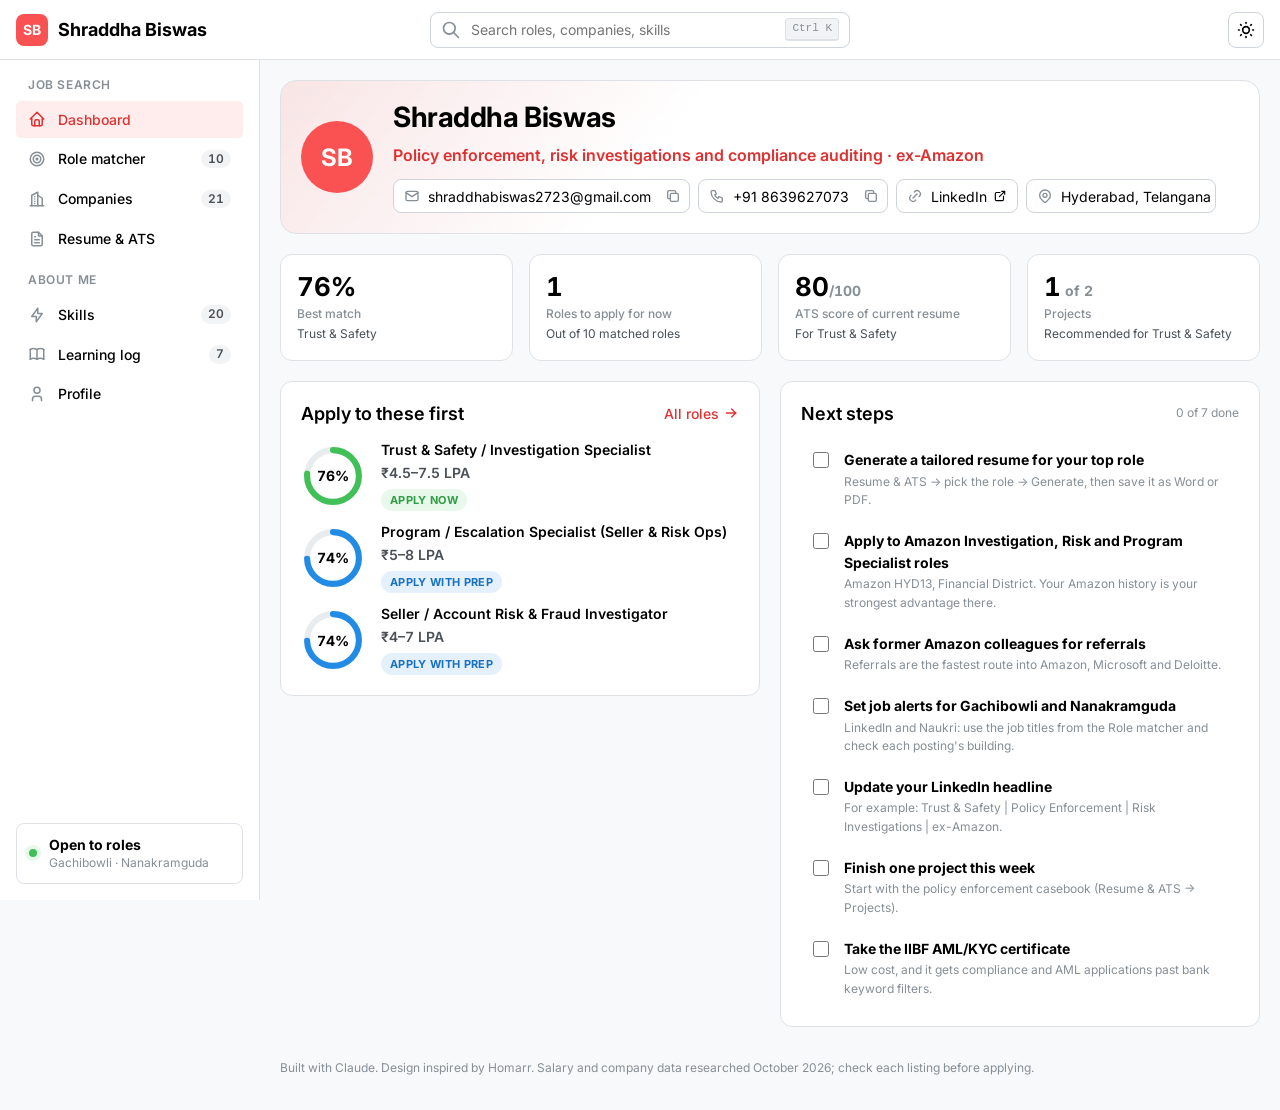
==== commit 383c556f: "Reorganise site into pages and add salary, companies and ATS tools - Split the long page into Dashbo" ====
--- a/index.html
+++ b/index.html
@@ -4,7 +4,7 @@
 <meta charset="utf-8">
 <meta name="viewport" content="width=device-width, initial-scale=1, viewport-fit=cover">
 <title>Shraddha Biswas</title>
-<meta name="description" content="Shraddha Biswas: compliance, risk and AI governance profile with a Hyderabad role matcher.">
+<meta name="description" content="Shraddha Biswas: job-search hub for compliance, risk and AI roles in Gachibowli and Nanakramguda, Hyderabad.">
 <link rel="preconnect" href="https://fonts.googleapis.com">
 <link rel="preconnect" href="https://fonts.gstatic.com" crossorigin>
 <link rel="stylesheet" href="https://fonts.googleapis.com/css2?family=Inter:wght@400;500;600;700&display=swap">
@@ -16,7 +16,7 @@
   <header class="shell-header">
     <div class="header-side">
       <button type="button" class="action-icon burger" id="burger" aria-label="Open navigation" aria-expanded="false" aria-controls="navbar"><span data-icon="menu"></span></button>
-      <a class="brand" href="#overview">
+      <a class="brand" href="#dashboard">
         <span class="brand-mark" aria-hidden="true">SB</span>
         <span class="brand-name">Shraddha Biswas</span>
       </a>
@@ -24,7 +24,7 @@
     <div class="search" id="search">
       <label class="search-box" for="searchInput">
         <span data-icon="search"></span>
-        <input id="searchInput" type="search" placeholder="Search roles, skills, sections" autocomplete="off" role="combobox" aria-expanded="false" aria-controls="searchResults" aria-autocomplete="list">
+        <input id="searchInput" type="search" placeholder="Search roles, companies, skills" autocomplete="off" role="combobox" aria-expanded="false" aria-controls="searchResults" aria-autocomplete="list">
         <kbd class="kbd">Ctrl K</kbd>
       </label>
       <div class="search-results" id="searchResults" role="listbox" hidden></div>
@@ -35,125 +35,191 @@
     </div>
   </header>
 
-  <nav class="shell-navbar" id="navbar" aria-label="Sections">
+  <nav class="shell-navbar" id="navbar" aria-label="Pages">
     <div class="nav-links">
-      <a class="nav-link" href="#overview" data-nav="overview"><span data-icon="home"></span>Overview</a>
-      <a class="nav-link" href="#matcher" data-nav="matcher"><span data-icon="target"></span>Role matcher<span class="nav-badge" id="navMatcherBadge"></span></a>
-      <a class="nav-link" href="#skills" data-nav="skills"><span data-icon="bolt"></span>Skills<span class="nav-badge" id="navSkillsBadge"></span></a>
-      <a class="nav-link" href="#experience" data-nav="experience"><span data-icon="briefcase"></span>Experience</a>
-      <a class="nav-link" href="#learning" data-nav="learning"><span data-icon="book"></span>Learning log<span class="nav-badge" id="navLearningBadge"></span></a>
-      <a class="nav-link" href="#education" data-nav="education"><span data-icon="school"></span>Education</a>
-      <a class="nav-link" href="#personal" data-nav="personal"><span data-icon="user"></span>Personal details</a>
+      <p class="nav-label">Job search</p>
+      <a class="nav-link" href="#dashboard" data-view="dashboard"><span data-icon="home"></span>Dashboard</a>
+      <a class="nav-link" href="#roles" data-view="roles"><span data-icon="target"></span>Role matcher<span class="nav-badge" data-count="roles"></span></a>
+      <a class="nav-link" href="#companies" data-view="companies"><span data-icon="building"></span>Companies<span class="nav-badge" data-count="companies"></span></a>
+      <a class="nav-link" href="#resume" data-view="resume"><span data-icon="file"></span>Resume &amp; ATS</a>
+      <p class="nav-label">About me</p>
+      <a class="nav-link" href="#skills" data-view="skills"><span data-icon="bolt"></span>Skills<span class="nav-badge" data-count="skills"></span></a>
+      <a class="nav-link" href="#learning" data-view="learning"><span data-icon="book"></span>Learning log<span class="nav-badge" data-count="learning"></span></a>
+      <a class="nav-link" href="#profile" data-view="profile"><span data-icon="user"></span>Profile</a>
     </div>
     <div class="nav-status">
       <span class="dot" aria-hidden="true"></span>
       <div>
         <strong>Open to roles</strong>
-        <span class="dimmed">Hyderabad, Telangana</span>
+        <span class="dimmed">Gachibowli · Nanakramguda</span>
       </div>
     </div>
   </nav>
   <div class="nav-overlay" id="navOverlay" hidden></div>
 
-  <main class="shell-main">
-    <section class="hero" id="overview" aria-labelledby="name">
-      <div class="hero-main">
-        <div class="hero-id">
-          <span class="avatar" aria-hidden="true">SB</span>
-          <div class="hero-titles">
-            <div class="badge-row">
-              <span class="badge badge-green"><span class="badge-dot"></span>Open to roles</span>
-              <span class="badge badge-gray"><span data-icon="pin"></span>Hyderabad</span>
-            </div>
-            <h1 id="name">Shraddha Biswas</h1>
-            <p class="headline" id="headline"></p>
+  <main class="shell-main" id="main">
+
+    <!-- Dashboard -->
+    <section class="view" id="view-dashboard" data-view="dashboard" aria-labelledby="h-dashboard">
+      <div class="profile-card">
+        <span class="avatar" aria-hidden="true">SB</span>
+        <div class="profile-text">
+          <h1 id="h-dashboard">Shraddha Biswas</h1>
+          <p class="headline" id="headline"></p>
+          <div class="contact" id="contact"></div>
+        </div>
+      </div>
+      <dl class="kpis" id="kpis"></dl>
+      <div class="two-col">
+        <section class="card">
+          <header class="card-head">
+            <h2 class="card-title">Apply to these first</h2>
+            <a class="link-more" href="#roles">All roles<span data-icon="arrow"></span></a>
+          </header>
+          <ol class="top-roles" id="topRoles"></ol>
+        </section>
+        <section class="card">
+          <header class="card-head">
+            <h2 class="card-title">Next steps</h2>
+            <span class="dimmed small" id="stepsProgress"></span>
+          </header>
+          <ul class="steps" id="steps"></ul>
+        </section>
+      </div>
+    </section>
+
+    <!-- Role matcher -->
+    <section class="view" id="view-roles" data-view="roles" aria-labelledby="h-roles" hidden>
+      <header class="view-head">
+        <h1 id="h-roles">Role matcher</h1>
+        <p class="lede">Roles ranked by how likely you are to be shortlisted in Hyderabad, with the salary you can expect at around 3 years' experience. Open a role for companies in Gachibowli and Nanakramguda, the skills you have, and what's missing.</p>
+      </header>
+      <div class="legend" id="tierLegend"></div>
+      <ol class="role-list" id="roleList"></ol>
+      <details class="card method">
+        <summary><span data-icon="info"></span>How the match score and salary are worked out</summary>
+        <div class="method-body" id="methodBody"></div>
+      </details>
+    </section>
+
+    <!-- Companies -->
+    <section class="view" id="view-companies" data-view="companies" aria-labelledby="h-companies" hidden>
+      <header class="view-head">
+        <h1 id="h-companies">Companies in Gachibowli &amp; Nanakramguda</h1>
+        <p class="lede">Employers with offices in your two priority areas that hire for your target roles. Use the filters to narrow the list, then open the careers page.</p>
+      </header>
+      <div class="filters" role="group" aria-label="Filter companies">
+        <div class="segmented" id="areaFilter"></div>
+        <select class="input select" id="roleFilter" aria-label="Filter by role"></select>
+      </div>
+      <div class="table-wrap">
+        <table class="table companies-table">
+          <thead><tr><th scope="col">Company</th><th scope="col">Area</th><th scope="col">Hires for</th><th scope="col"><span class="sr-only">Careers</span></th></tr></thead>
+          <tbody id="companyRows"></tbody>
+        </table>
+      </div>
+      <p class="dimmed small" id="companyNote"></p>
+    </section>
+
+    <!-- Resume & ATS -->
+    <section class="view" id="view-resume" data-view="resume" aria-labelledby="h-resume" hidden>
+      <header class="view-head">
+        <h1 id="h-resume">Resume &amp; ATS</h1>
+        <p class="lede">See how well your current resume passes applicant tracking systems for each role, how many projects recruiters expect, and generate a version tailored to one role.</p>
+      </header>
+
+      <div class="field role-picker">
+        <label class="label" for="atsRole">Target role</label>
+        <select class="input select" id="atsRole"></select>
+      </div>
+
+      <div class="ats-grid">
+        <section class="card ats-score" aria-labelledby="h-ats">
+          <h2 class="card-title" id="h-ats">ATS score</h2>
+          <div class="ats-compare" id="atsCompare"></div>
+          <ul class="checks" id="atsChecks"></ul>
+        </section>
+        <section class="card" aria-labelledby="h-projects">
+          <header class="card-head">
+            <h2 class="card-title" id="h-projects">Projects</h2>
+            <span class="badge" id="projectBadge"></span>
+          </header>
+          <p class="project-count" id="projectCount"></p>
+          <ul class="project-list" id="projectList"></ul>
+          <h3 class="sub-title">Project ideas for this role</h3>
+          <ul class="idea-list" id="projectIdeas"></ul>
+        </section>
+      </div>
+
+      <section class="card" aria-labelledby="h-keywords">
+        <header class="card-head">
+          <h2 class="card-title" id="h-keywords">Keywords recruiters search for</h2>
+          <span class="dimmed small" id="keywordSummary"></span>
+        </header>
+        <ul class="pills" id="keywordList"></ul>
+        <p class="dimmed small">Green keywords are already in your resume. Grey ones are skills you have that your resume doesn't mention yet; the generated resume adds them. Dashed ones are skills you don't have yet, so leave them out until they're true.</p>
+      </section>
+
+      <section class="card generator" aria-labelledby="h-generate">
+        <header class="card-head">
+          <h2 class="card-title" id="h-generate">Generate an ATS resume</h2>
+        </header>
+        <p class="dimmed">Builds a single-column, plain-text resume for the selected role from your real experience, with the role's keywords placed where ATS tools look for them.</p>
+        <div class="generate-row">
+          <button type="button" class="button button-generate" id="generateBtn"><span data-icon="sparkles"></span>Generate</button>
+          <span class="dimmed small" id="generateHint"></span>
+        </div>
+        <div class="resume-output" id="resumeOutput" hidden>
+          <div class="button-row">
+            <button type="button" class="button button-default" id="copyResume"><span data-icon="copy"></span>Copy text</button>
+            <button type="button" class="button button-default file-only" id="downloadDoc"><span data-icon="download"></span>Download Word</button>
+            <button type="button" class="button button-default file-only" id="downloadTxt"><span data-icon="download"></span>Download .txt</button>
+            <button type="button" class="button button-default file-only" id="printResume"><span data-icon="printer"></span>Save as PDF</button>
           </div>
-        </div>
-        <p class="summary" id="summary"></p>
-        <div class="contact" id="contact"></div>
-      </div>
-      <dl class="stats" id="highlights"></dl>
-    </section>
-
-    <section class="category" id="matcher">
-      <h2 class="category-head">
-        <button type="button" class="category-toggle" aria-expanded="true" aria-controls="matcher-body">
-          <span data-icon="chevron" class="chevron"></span>
-          <span class="category-title">Which Hyderabad roles fit best</span>
-          <span class="count-badge" id="matcherCount"></span>
-        </button>
-      </h2>
-      <div class="category-body" id="matcher-body">
-        <p class="lede">Each role gets a match score from your experience, your skills and how many openings Hyderabad has for it. Change your skills and the scores update.</p>
-        <div class="picks" id="topPicks"></div>
-        <ol class="roles" id="roles"></ol>
-        <aside class="alert">
-          <div class="alert-head"><span data-icon="trending"></span><h3>Skills that would raise your scores most</h3></div>
-          <p class="dimmed">Ranked by total points gained across every role. Tap one once you've learned it.</p>
-          <ol class="next-skills" id="nextSkills"></ol>
-        </aside>
-        <details class="method">
-          <summary><span data-icon="chevron" class="chevron"></span>How the score is calculated</summary>
-          <div class="method-body">
-            <p><strong>Experience fit</strong> (45%): how directly your work history maps to the day-to-day job. <strong>Skill coverage</strong> (31.5%): the share of the role's core and supporting skills you have, weighted by importance. <strong>Hyderabad demand</strong> (13.5%): how many openings the city usually has for the role.</p>
-            <p>That adds up to 90. The last 10 points depend on things a profile can't predict, such as interviews, timing and referrals, so no role scores above 90%.</p>
-            <p>Treat the numbers as a way to rank where to apply first. They are estimates based on typical job descriptions and the Hyderabad market in 2026, not guarantees. Experience fit and demand values are set in <code>data.js</code>.</p>
-          </div>
-        </details>
-      </div>
-    </section>
-
-    <section class="category" id="skills">
-      <h2 class="category-head">
-        <button type="button" class="category-toggle" aria-expanded="true" aria-controls="skills-body">
-          <span data-icon="chevron" class="chevron"></span>
-          <span class="category-title">Skills</span>
-          <span class="count-badge" id="skillsCount"></span>
-        </button>
-      </h2>
-      <div class="category-body" id="skills-body">
-        <p class="lede">Filled chips are skills on your profile. Outlined chips are gaps the role matcher looks for. Tap a chip to switch it.</p>
-        <form class="inline-form" id="addSkillForm" autocomplete="off">
-          <label class="label" for="skillInput">Add a skill you've learned</label>
-          <div class="input-row">
-            <input class="input" id="skillInput" list="skillOptions" placeholder="e.g. Python, Tableau, NIST AI RMF" required>
-            <datalist id="skillOptions"></datalist>
-            <button type="submit" class="button"><span data-icon="plus"></span>Add skill</button>
-          </div>
-          <p class="form-msg" id="skillMsg" role="status"></p>
-        </form>
-        <div class="item-grid two" id="skillGroups"></div>
-      </div>
-    </section>
-
-    <section class="category" id="experience">
-      <h2 class="category-head">
-        <button type="button" class="category-toggle" aria-expanded="true" aria-controls="experience-body">
-          <span data-icon="chevron" class="chevron"></span>
-          <span class="category-title">Experience</span>
-          <span class="count-badge" id="experienceCount"></span>
-        </button>
-      </h2>
-      <div class="category-body" id="experience-body">
-        <p class="lede" id="tenure"></p>
-        <ol class="timeline" id="timeline"></ol>
-        <article class="item project" id="project"></article>
-      </div>
-    </section>
-
-    <section class="category" id="learning">
-      <h2 class="category-head">
-        <button type="button" class="category-toggle" aria-expanded="true" aria-controls="learning-body">
-          <span data-icon="chevron" class="chevron"></span>
-          <span class="category-title">Learning log</span>
-          <span class="count-badge" id="learningCount"></span>
-        </button>
-      </h2>
-      <div class="category-body" id="learning-body">
-        <p class="lede">Courses, certifications and self-study. Adding an entry here also adds its skills to your profile.</p>
-        <ul class="item-grid two" id="learningList"></ul>
-        <form class="item learn-form" id="learnForm" autocomplete="off">
-          <h3 class="item-title">Add a learning entry</h3>
+          <p class="form-msg" id="resumeMsg" role="status"></p>
+          <pre class="resume-preview" id="resumePreview" tabindex="0" aria-label="Generated resume"></pre>
+        </div>
+      </section>
+    </section>
+
+    <!-- Skills -->
+    <section class="view" id="view-skills" data-view="skills" aria-labelledby="h-skills" hidden>
+      <header class="view-head">
+        <h1 id="h-skills">Skills</h1>
+        <p class="lede">Only skills that Hyderabad recruiters ask for in your target roles. Tap a skill to move it between the two lists; the role scores update.</p>
+      </header>
+      <form class="inline-form" id="addSkillForm" autocomplete="off">
+        <label class="label" for="skillInput">Learned something new?</label>
+        <div class="input-row">
+          <input class="input" id="skillInput" list="skillOptions" placeholder="e.g. Python, CAMS, NIST AI RMF" required>
+          <datalist id="skillOptions"></datalist>
+          <button type="submit" class="button"><span data-icon="plus"></span>Add skill</button>
+        </div>
+        <p class="form-msg" id="skillMsg" role="status"></p>
+      </form>
+      <div class="two-col">
+        <section class="card">
+          <header class="card-head"><h2 class="card-title">You have</h2><span class="badge badge-green" id="haveCount"></span></header>
+          <div id="haveSkills" class="skill-groups"></div>
+        </section>
+        <section class="card">
+          <header class="card-head"><h2 class="card-title">Worth learning next</h2><span class="badge badge-yellow" id="gapCount"></span></header>
+          <ol class="gap-list" id="gapSkills"></ol>
+        </section>
+      </div>
+    </section>
+
+    <!-- Learning -->
+    <section class="view" id="view-learning" data-view="learning" aria-labelledby="h-learning" hidden>
+      <header class="view-head">
+        <h1 id="h-learning">Learning log</h1>
+        <p class="lede">Every course and certificate, marked by whether it helps your job search in Hyderabad right now and what to do with it.</p>
+      </header>
+      <div class="legend" id="learnLegend"></div>
+      <ul class="learn-list" id="learningList"></ul>
+      <details class="card add-learning">
+        <summary><span data-icon="plus"></span>Add a learning entry</summary>
+        <form class="learn-form" id="learnForm" autocomplete="off">
           <div class="form-grid">
             <div class="field"><label class="label" for="learnTitle">What did you learn?</label><input class="input" id="learnTitle" required placeholder="e.g. ISO 42001 Foundations"></div>
             <div class="field"><label class="label" for="learnSource">Where from?</label><input class="input" id="learnSource" placeholder="e.g. Coursera, YouTube, book"></div>
@@ -167,64 +233,63 @@
           <div><button type="submit" class="button"><span data-icon="plus"></span>Add to learning log</button></div>
           <p class="form-msg" id="learnMsg" role="status"></p>
         </form>
-      </div>
-    </section>
-
-    <section class="category" id="education">
-      <h2 class="category-head">
-        <button type="button" class="category-toggle" aria-expanded="true" aria-controls="education-body">
-          <span data-icon="chevron" class="chevron"></span>
-          <span class="category-title">Education</span>
-          <span class="count-badge" id="educationCount"></span>
-        </button>
-      </h2>
-      <div class="category-body" id="education-body">
-        <div class="table-wrap">
-          <table class="table">
-            <thead><tr><th scope="col">Year</th><th scope="col">Qualification</th><th scope="col">Institution</th></tr></thead>
-            <tbody id="educationList"></tbody>
-          </table>
-        </div>
-      </div>
-    </section>
-
-    <section class="category" id="personal">
-      <h2 class="category-head">
-        <button type="button" class="category-toggle" aria-expanded="true" aria-controls="personal-body">
-          <span data-icon="chevron" class="chevron"></span>
-          <span class="category-title">Personal details</span>
-        </button>
-      </h2>
-      <div class="category-body" id="personal-body">
-        <p class="lede">Your own reference card for applications. Everything you type here saves in this browser automatically.</p>
+      </details>
+    </section>
+
+    <!-- Profile -->
+    <section class="view" id="view-profile" data-view="profile" aria-labelledby="h-profile" hidden>
+      <header class="view-head">
+        <h1 id="h-profile">Profile</h1>
+        <p class="lede" id="tenure"></p>
+      </header>
+      <section class="card">
+        <header class="card-head"><h2 class="card-title">Summary</h2></header>
+        <p id="summary"></p>
+      </section>
+      <section class="card">
+        <header class="card-head"><h2 class="card-title">Experience</h2></header>
+        <ol class="timeline" id="timeline"></ol>
+      </section>
+      <div class="two-col">
+        <section class="card">
+          <header class="card-head"><h2 class="card-title">Education</h2></header>
+          <div id="education"></div>
+        </section>
+        <section class="card">
+          <header class="card-head"><h2 class="card-title">Key results</h2></header>
+          <dl class="results" id="results"></dl>
+        </section>
+      </div>
+      <section class="card">
+        <header class="card-head"><h2 class="card-title">Application details</h2><span class="dimmed small">Saved in this browser</span></header>
         <form id="personalForm" class="form-grid three" autocomplete="off"></form>
-        <div class="item backup">
-          <h3 class="item-title">Backup and restore</h3>
-          <p class="dimmed">Browser storage can be cleared. Copy your backup now and then, and paste it back here to restore it on any device.</p>
+      </section>
+      <section class="card backup">
+        <header class="card-head"><h2 class="card-title">Backup and restore</h2></header>
+        <p class="dimmed">Skills, learning entries and details you add here live in this browser only. Copy a backup now and then, and paste it back to restore it on any device.</p>
+        <div class="button-row">
+          <button type="button" class="button" id="copyBackup"><span data-icon="copy"></span>Copy backup</button>
+          <button type="button" class="button button-default" id="showRestore">Restore from backup</button>
+          <button type="button" class="button button-subtle" id="resetBtn">Reset page changes</button>
+        </div>
+        <div id="restoreBox" class="stack" hidden>
+          <label class="label" for="restoreInput">Paste a backup</label>
+          <textarea class="input" id="restoreInput" rows="4"></textarea>
+          <div><button type="button" class="button" id="doRestore">Restore</button></div>
+        </div>
+        <div id="resetConfirm" class="confirm" hidden>
+          <p>This removes skills, learning entries and details you added on this page. Content in <code>data.js</code> stays.</p>
           <div class="button-row">
-            <button type="button" class="button" id="copyBackup"><span data-icon="copy"></span>Copy backup</button>
-            <button type="button" class="button button-default" id="showRestore">Restore from backup</button>
-            <button type="button" class="button button-subtle" id="resetBtn">Reset page changes</button>
+            <button type="button" class="button button-danger" id="confirmReset">Reset</button>
+            <button type="button" class="button button-default" id="cancelReset">Cancel</button>
           </div>
-          <div id="restoreBox" class="stack" hidden>
-            <label class="label" for="restoreInput">Paste a backup</label>
-            <textarea class="input" id="restoreInput" rows="4"></textarea>
-            <div><button type="button" class="button" id="doRestore">Restore</button></div>
-          </div>
-          <div id="resetConfirm" class="confirm" hidden>
-            <p>This removes skills, learning entries and personal details you added on this page. Content in <code>data.js</code> stays.</p>
-            <div class="button-row">
-              <button type="button" class="button button-danger" id="confirmReset">Reset</button>
-              <button type="button" class="button button-default" id="cancelReset">Cancel</button>
-            </div>
-          </div>
-          <textarea id="backupFallback" class="input mono" rows="4" readonly hidden aria-label="Backup text"></textarea>
-          <p class="form-msg" id="backupMsg" role="status"></p>
-        </div>
-      </div>
-    </section>
-
-    <footer class="footer">Built with Claude. Design inspired by Homarr. Content comes from <code>data.js</code> plus anything added on this page.</footer>
+        </div>
+        <textarea id="backupFallback" class="input mono" rows="4" readonly hidden aria-label="Backup text"></textarea>
+        <p class="form-msg" id="backupMsg" role="status"></p>
+      </section>
+    </section>
+
+    <footer class="footer">Built with Claude. Design inspired by Homarr. Salary and company data researched October 2026; check each listing before applying.</footer>
   </main>
 </div>
 <script src="data.js"></script>
--- a/styles.css
+++ b/styles.css
@@ -1,7 +1,7 @@
 /*
   Design tokens follow Homarr's Mantine theme (packages/ui/src/theme.ts):
-  primary red #fa5252, Inter, radius md 8 / lg 12 / xl 16, spacing xs 10 · sm 12 · md 16 · lg 20 · xl 32,
-  bordered cards on a dark-7 (#242424) or white body.
+  primary red #fa5252, secondary orange #fd7e14, Inter, radius md 8 / lg 12 / xl 16,
+  spacing xs 10 · sm 12 · md 16 · lg 20 · xl 32, bordered cards on a dark-7 (#242424) or light body.
 */
 :root {
   --body: #ffffff;
@@ -61,14 +61,14 @@
   --r-xl: 16px;
 
   --header-h: 60px;
-  --navbar-w: 280px;
+  --navbar-w: 260px;
 }
 
 @media (prefers-color-scheme: dark) {
   :root:not([data-theme="light"]) {
     color-scheme: dark;
     --body: #242424;
-    --main: #242424;
+    --main: #1f1f1f;
     --surface: #2e2e2e;
     --surface-hover: #3b3b3b;
     --surface-muted: #3b3b3b;
@@ -103,7 +103,7 @@
 :root[data-theme="dark"] {
   color-scheme: dark;
   --body: #242424;
-  --main: #242424;
+  --main: #1f1f1f;
   --surface: #2e2e2e;
   --surface-hover: #3b3b3b;
   --surface-muted: #3b3b3b;
@@ -140,10 +140,9 @@
 
 [hidden] { display: none !important; }
 
-html { scroll-behavior: smooth; scroll-padding-top: calc(var(--header-h) + 16px); }
+html { scroll-padding-top: calc(var(--header-h) + 16px); }
 
 @media (prefers-reduced-motion: reduce) {
-  html { scroll-behavior: auto; }
   *, *::before, *::after { transition: none !important; animation: none !important; }
 }
 
@@ -158,16 +157,16 @@
 }
 
 h1, h2, h3, h4 { margin: 0; font-family: var(--font); text-wrap: balance; }
-h1 { font-size: 2.25rem; line-height: 1.1; font-weight: 700; letter-spacing: -0.02em; }
-h3 { font-size: var(--fs-md); line-height: 1.4; font-weight: 600; }
+h1 { font-size: 1.75rem; line-height: 1.2; font-weight: 700; letter-spacing: -0.015em; }
 p { margin: 0; }
 a { color: var(--primary-light-text); text-underline-offset: 3px; }
 code, .mono { font-family: var(--mono); font-size: 0.85em; }
 code { background: var(--surface-muted); padding: 1px 5px; border-radius: var(--r-sm); }
 .dimmed { color: var(--dimmed); }
+.small { font-size: var(--fs-xs); }
+.sr-only { position: absolute; width: 1px; height: 1px; overflow: hidden; clip: rect(0 0 0 0); white-space: nowrap; }
 :focus-visible { outline: 2px solid var(--primary); outline-offset: 2px; }
 
-/* Icons (Tabler style strokes) */
 .icon { width: 1.25em; height: 1.25em; flex: none; stroke: currentColor; fill: none; stroke-width: 2; stroke-linecap: round; stroke-linejoin: round; vertical-align: middle; }
 [data-icon] { display: inline-flex; }
 
@@ -191,26 +190,18 @@
 .header-actions { justify-content: flex-end; gap: var(--sp-xs); }
 .brand { display: inline-flex; align-items: center; gap: var(--sp-xs); text-decoration: none; color: var(--text); min-width: 0; }
 .brand-mark {
-  width: 32px;
-  height: 32px;
-  flex: none;
-  display: grid;
-  place-items: center;
+  width: 32px; height: 32px; flex: none;
+  display: grid; place-items: center;
   border-radius: var(--r-md);
   background: var(--primary);
   color: var(--primary-contrast);
-  font-weight: 700;
-  font-size: var(--fs-sm);
-  letter-spacing: 0.02em;
+  font-weight: 700; font-size: var(--fs-sm);
 }
 .brand-name { font-weight: 700; font-size: var(--fs-lg); white-space: nowrap; overflow: hidden; text-overflow: ellipsis; }
 
 .action-icon {
-  width: 36px;
-  height: 36px;
-  flex: none;
-  display: inline-grid;
-  place-items: center;
+  width: 36px; height: 36px; flex: none;
+  display: inline-grid; place-items: center;
   border-radius: var(--r-md);
   border: 1px solid var(--input-border);
   background: var(--surface);
@@ -229,14 +220,10 @@
   :root:not([data-theme="light"]) .icon-moon { display: inline-flex; }
 }
 
-/* Search (spotlight style) */
 .search { position: relative; width: min(420px, 100%); }
 .search-box {
-  display: flex;
-  align-items: center;
-  gap: 8px;
-  height: 36px;
-  padding-inline: 10px;
+  display: flex; align-items: center; gap: 8px;
+  height: 36px; padding-inline: 10px;
   border: 1px solid var(--input-border);
   border-radius: var(--r-md);
   background: var(--surface);
@@ -244,36 +231,19 @@
   cursor: text;
 }
 .search-box:focus-within { border-color: var(--primary); }
-.search-box input {
-  flex: 1;
-  min-width: 0;
-  border: 0;
-  outline: 0;
-  background: transparent;
-  color: var(--text);
-  font: inherit;
-  font-size: var(--fs-sm);
-}
+.search-box input { flex: 1; min-width: 0; border: 0; outline: 0; background: transparent; color: var(--text); font: inherit; font-size: var(--fs-sm); }
 .search-box input::-webkit-search-cancel-button { display: none; }
 .kbd {
-  font-family: var(--mono);
-  font-size: 0.6875rem;
+  font-family: var(--mono); font-size: 0.6875rem;
   padding: 1px 6px;
-  border: 1px solid var(--border);
-  border-bottom-width: 2px;
+  border: 1px solid var(--border); border-bottom-width: 2px;
   border-radius: var(--r-sm);
-  color: var(--dimmed);
-  background: var(--surface-muted);
+  color: var(--dimmed); background: var(--surface-muted);
   white-space: nowrap;
 }
 .search-results {
-  position: absolute;
-  top: calc(100% + 6px);
-  left: 0;
-  right: 0;
-  z-index: 300;
-  max-height: min(60vh, 420px);
-  overflow-y: auto;
+  position: absolute; top: calc(100% + 6px); left: 0; right: 0; z-index: 300;
+  max-height: min(60vh, 420px); overflow-y: auto;
   padding: 6px;
   background: var(--surface);
   border: 1px solid var(--border);
@@ -282,18 +252,11 @@
 }
 .search-group { font-size: var(--fs-xs); font-weight: 600; color: var(--dimmed); padding: 8px 10px 4px; text-transform: uppercase; letter-spacing: 0.04em; }
 .search-option {
-  display: flex;
-  align-items: center;
-  gap: 10px;
-  width: 100%;
-  padding: 8px 10px;
-  border: 0;
-  border-radius: var(--r-sm);
-  background: transparent;
-  color: var(--text);
-  font: inherit;
-  font-size: var(--fs-sm);
-  text-align: left;
+  display: flex; align-items: center; gap: 10px;
+  width: 100%; padding: 8px 10px;
+  border: 0; border-radius: var(--r-sm);
+  background: transparent; color: var(--text);
+  font: inherit; font-size: var(--fs-sm); text-align: left;
   cursor: pointer;
 }
 .search-option .dimmed { margin-left: auto; font-size: var(--fs-xs); white-space: nowrap; }
@@ -303,113 +266,105 @@
 .shell-navbar {
   position: fixed;
   top: calc(var(--header-h) + env(safe-area-inset-top, 0px));
-  bottom: 0;
-  left: 0;
-  z-index: 150;
+  bottom: 0; left: 0; z-index: 150;
   width: var(--navbar-w);
   padding: var(--sp-md);
   padding-bottom: calc(var(--sp-md) + env(safe-area-inset-bottom, 0px));
-  display: flex;
-  flex-direction: column;
-  justify-content: space-between;
-  gap: var(--sp-md);
+  display: flex; flex-direction: column; justify-content: space-between; gap: var(--sp-md);
   overflow-y: auto;
   background: var(--body);
   border-right: 1px solid var(--border);
 }
 .nav-links { display: grid; gap: 2px; }
+.nav-label { font-size: var(--fs-xs); font-weight: 600; color: var(--dimmed); text-transform: uppercase; letter-spacing: 0.05em; padding: var(--sp-sm) var(--sp-sm) 4px; }
+.nav-label:first-child { padding-top: 0; }
 .nav-link {
-  display: flex;
-  align-items: center;
-  gap: var(--sp-sm);
+  display: flex; align-items: center; gap: var(--sp-sm);
   padding: 8px var(--sp-sm);
   border-radius: 5px;
-  color: var(--text);
-  text-decoration: none;
-  font-size: var(--fs-sm);
-  font-weight: 500;
+  color: var(--text); text-decoration: none;
+  font-size: var(--fs-sm); font-weight: 500;
 }
 .nav-link .icon { width: 18px; height: 18px; color: var(--dimmed); }
 .nav-link:hover { background: var(--surface-hover); }
 .nav-link.is-active { background: var(--primary-light); color: var(--primary-light-text); }
 .nav-link.is-active .icon { color: var(--primary-light-text); }
 .nav-badge {
-  margin-left: auto;
-  min-width: 22px;
-  padding: 0 7px;
+  margin-left: auto; min-width: 22px; padding: 0 7px;
   border-radius: 999px;
-  background: var(--surface-muted);
-  color: var(--dimmed-strong);
-  font-size: var(--fs-xs);
-  font-weight: 600;
-  text-align: center;
+  background: var(--surface-muted); color: var(--dimmed-strong);
+  font-size: var(--fs-xs); font-weight: 600; text-align: center;
   font-variant-numeric: tabular-nums;
 }
+.nav-badge:empty { display: none; }
 .nav-link.is-active .nav-badge { background: var(--primary); color: var(--primary-contrast); }
 .nav-status {
-  display: flex;
-  gap: var(--sp-sm);
-  align-items: center;
+  display: flex; gap: var(--sp-sm); align-items: center;
   padding: var(--sp-sm);
-  border: 1px solid var(--border);
-  border-radius: var(--r-md);
+  border: 1px solid var(--border); border-radius: var(--r-md);
   background: var(--surface);
   font-size: var(--fs-sm);
 }
 .nav-status div { display: grid; line-height: 1.35; }
-.dot, .badge-dot { width: 8px; height: 8px; border-radius: 50%; background: var(--green); flex: none; }
-.nav-status .dot { box-shadow: 0 0 0 4px var(--green-light); }
+.nav-status .dimmed { font-size: var(--fs-xs); }
+.dot { width: 8px; height: 8px; border-radius: 50%; background: var(--green); flex: none; box-shadow: 0 0 0 4px var(--green-light); }
 .nav-overlay { position: fixed; inset: 0; z-index: 140; background: rgba(0, 0, 0, 0.45); }
 
 .shell-main {
   margin-left: var(--navbar-w);
-  padding-top: calc(var(--header-h) + var(--sp-md));
-  padding-inline: var(--sp-md);
+  padding-top: calc(var(--header-h) + var(--sp-lg));
+  padding-inline: var(--sp-lg);
   padding-bottom: var(--sp-xl);
+}
+.view, .footer { max-width: 1080px; margin-inline: auto; }
+.view { display: grid; gap: var(--sp-lg); }
+.view-head { display: grid; gap: 6px; }
+.lede { color: var(--dimmed-strong); font-size: var(--fs-sm); max-width: 75ch; }
+.footer { color: var(--dimmed); font-size: var(--fs-xs); padding-top: var(--sp-xl); }
+
+/* ---------- Primitives ---------- */
+.card {
+  background: var(--surface);
+  border: 1px solid var(--border);
+  border-radius: var(--r-lg);
+  padding: var(--sp-lg);
   display: grid;
   gap: var(--sp-md);
-  max-width: calc(var(--navbar-w) + 1120px);
-}
-
-/* ---------- Primitives ---------- */
+  align-content: start;
+  min-width: 0;
+}
+.card-head { display: flex; align-items: center; justify-content: space-between; gap: var(--sp-sm); flex-wrap: wrap; }
+.card-title { font-size: var(--fs-lg); font-weight: 600; line-height: 1.3; }
+.sub-title { font-size: var(--fs-sm); font-weight: 600; color: var(--dimmed-strong); }
+.two-col { display: grid; grid-template-columns: repeat(2, minmax(0, 1fr)); gap: var(--sp-lg); align-items: start; }
+.link-more { display: inline-flex; align-items: center; gap: 4px; font-size: var(--fs-sm); font-weight: 500; text-decoration: none; }
+.link-more .icon { width: 16px; height: 16px; }
+
 .badge {
-  display: inline-flex;
-  align-items: center;
-  gap: 5px;
-  height: 20px;
-  padding: 0 8px;
+  display: inline-flex; align-items: center; gap: 5px;
+  height: 22px; padding: 0 9px;
   border-radius: 999px;
-  font-size: 0.6875rem;
-  font-weight: 700;
-  letter-spacing: 0.03em;
-  text-transform: uppercase;
+  font-size: 0.6875rem; font-weight: 700; letter-spacing: 0.03em; text-transform: uppercase;
   white-space: nowrap;
-  background: var(--badge-bg);
-  color: var(--badge-fg);
+  background: var(--badge-bg, var(--surface-muted));
+  color: var(--badge-fg, var(--dimmed-strong));
 }
 .badge .icon { width: 12px; height: 12px; }
-.badge-green, .tier-now { --badge-bg: var(--green-light); --badge-fg: var(--green-text); --tier: var(--green); }
+.badge-green, .tier-now, .use-yes { --badge-bg: var(--green-light); --badge-fg: var(--green-text); --tier: var(--green); }
 .badge-blue, .tier-prep { --badge-bg: var(--blue-light); --badge-fg: var(--blue-text); --tier: var(--blue); }
-.badge-yellow, .tier-build { --badge-bg: var(--yellow-light); --badge-fg: var(--yellow-text); --tier: var(--yellow); }
-.badge-gray, .tier-long { --badge-bg: var(--gray-light); --badge-fg: var(--gray-text); --tier: var(--gray); }
-.badge-outline { background: transparent; border: 1px solid var(--border); color: var(--dimmed-strong); }
-.badge-row { display: flex; flex-wrap: wrap; gap: 6px; }
+.badge-yellow, .tier-build, .use-later { --badge-bg: var(--yellow-light); --badge-fg: var(--yellow-text); --tier: var(--yellow); }
+.badge-gray, .tier-long, .use-no { --badge-bg: var(--gray-light); --badge-fg: var(--gray-text); --tier: var(--gray); }
+.badge-red { --badge-bg: var(--primary-light); --badge-fg: var(--primary-light-text); }
+
+.legend { display: flex; flex-wrap: wrap; gap: 8px 16px; font-size: var(--fs-xs); color: var(--dimmed-strong); }
+.legend span { display: inline-flex; align-items: center; gap: 6px; }
 
 .button {
-  display: inline-flex;
-  align-items: center;
-  justify-content: center;
-  gap: 8px;
-  height: 36px;
-  padding: 0 18px;
-  border: 1px solid transparent;
-  border-radius: var(--r-md);
-  background: var(--primary);
-  color: var(--primary-contrast);
-  font: inherit;
-  font-size: var(--fs-sm);
-  font-weight: 600;
-  white-space: nowrap;
+  display: inline-flex; align-items: center; justify-content: center; gap: 8px;
+  height: 36px; padding: 0 18px;
+  border: 1px solid transparent; border-radius: var(--r-md);
+  background: var(--primary); color: var(--primary-contrast);
+  font: inherit; font-size: var(--fs-sm); font-weight: 600; white-space: nowrap;
   cursor: pointer;
 }
 .button .icon { width: 16px; height: 16px; }
@@ -418,24 +373,19 @@
 .button-default:hover { background: var(--surface-hover); }
 .button-subtle { background: transparent; color: var(--primary-light-text); }
 .button-subtle:hover { background: var(--primary-light); }
-.button-danger { background: var(--primary); }
 .button-sm { height: 28px; padding: 0 10px; font-size: var(--fs-xs); gap: 6px; }
 .button-row { display: flex; flex-wrap: wrap; gap: 8px; }
 
 .input {
-  width: 100%;
-  min-width: 0;
-  min-height: 36px;
+  width: 100%; min-width: 0; min-height: 36px;
   padding: 6px 12px;
-  border: 1px solid var(--input-border);
-  border-radius: var(--r-md);
-  background: var(--surface);
-  color: var(--text);
-  font: inherit;
-  font-size: var(--fs-sm);
+  border: 1px solid var(--input-border); border-radius: var(--r-md);
+  background: var(--surface); color: var(--text);
+  font: inherit; font-size: var(--fs-sm);
 }
 .input:focus { outline: none; border-color: var(--primary); }
 .input::placeholder { color: var(--dimmed); }
+.select { appearance: none; padding-right: 34px; cursor: pointer; background-image: linear-gradient(45deg, transparent 50%, var(--dimmed) 50%), linear-gradient(135deg, var(--dimmed) 50%, transparent 50%); background-position: calc(100% - 17px) 50%, calc(100% - 12px) 50%; background-size: 5px 5px; background-repeat: no-repeat; }
 textarea.input { resize: vertical; line-height: 1.5; padding-block: 8px; }
 .label { font-size: var(--fs-sm); font-weight: 500; }
 .field { display: grid; gap: 4px; align-content: start; }
@@ -443,55 +393,52 @@
 .form-msg { font-size: var(--fs-xs); color: var(--green-text); min-height: 1.2em; }
 .form-msg.is-error { color: var(--primary-light-text); }
 
-.lede { color: var(--dimmed); font-size: var(--fs-sm); max-width: 72ch; }
-
-.item {
-  background: var(--surface);
-  border: 1px solid var(--border);
-  border-radius: var(--r-lg);
-  padding: var(--sp-md);
-}
-.item-title { font-size: var(--fs-md); font-weight: 600; }
-.item-grid { list-style: none; margin: 0; padding: 0; display: grid; gap: var(--sp-sm); }
-.item-grid.two { grid-template-columns: repeat(2, minmax(0, 1fr)); }
-
-/* ---------- Hero (Homarr manage banner) ---------- */
-.hero {
-  display: grid;
-  grid-template-columns: minmax(0, 1.5fr) minmax(0, 1fr);
-  gap: var(--sp-lg);
+.pills { list-style: none; margin: 0; padding: 0; display: flex; flex-wrap: wrap; gap: 6px; }
+.pill {
+  display: inline-flex; align-items: center; gap: 5px;
+  min-height: 26px; padding: 2px 10px;
+  border-radius: 999px;
+  background: var(--surface-muted); color: var(--text);
+  font-size: var(--fs-xs); font-weight: 500; line-height: 1.3;
+}
+.pill .icon { width: 13px; height: 13px; }
+.pill-have { background: var(--green-light); color: var(--green-text); }
+.pill-gap { background: transparent; border: 1px dashed var(--input-border); color: var(--dimmed-strong); }
+button.pill { font: inherit; font-size: var(--fs-xs); font-weight: 500; cursor: pointer; }
+button.pill-gap:hover { border-color: var(--primary); background: var(--primary-light); color: var(--text); }
+
+.progress { height: 8px; border-radius: 999px; background: var(--track); overflow: hidden; }
+.progress > span { display: block; height: 100%; border-radius: inherit; background: var(--tier, var(--primary)); }
+
+.ring { position: relative; width: var(--ring, 84px); height: var(--ring, 84px); flex: none; }
+.ring svg { width: 100%; height: 100%; transform: rotate(-90deg); }
+.ring circle { fill: none; stroke-width: 8; }
+.ring .ring-track { stroke: var(--track); }
+.ring .ring-value { stroke: var(--tier, var(--primary)); stroke-linecap: round; transition: stroke-dashoffset 0.5s ease; }
+.ring-label { position: absolute; inset: 0; display: grid; place-items: center; font-weight: 700; font-size: var(--fs-lg); font-variant-numeric: tabular-nums; }
+
+/* ---------- Dashboard ---------- */
+.profile-card {
+  display: flex; gap: var(--sp-lg); align-items: center;
   padding: var(--sp-lg);
-  border-radius: var(--r-xl);
-  border: 1px solid var(--border);
-  background: linear-gradient(130deg, #fa52521f 0%, var(--surface) 35%, var(--surface) 100%);
-}
-.hero-main { display: grid; gap: var(--sp-md); align-content: start; }
-.hero-id { display: flex; gap: var(--sp-md); align-items: center; }
+  border: 1px solid var(--border); border-radius: var(--r-xl);
+  background: linear-gradient(130deg, #fa52521f 0%, var(--surface) 40%, var(--surface) 100%);
+}
 .avatar {
-  width: 72px;
-  height: 72px;
-  flex: none;
-  display: grid;
-  place-items: center;
+  width: 72px; height: 72px; flex: none;
+  display: grid; place-items: center;
   border-radius: 50%;
-  background: var(--primary);
-  color: var(--primary-contrast);
-  font-size: 1.5rem;
-  font-weight: 700;
-}
-.hero-titles { display: grid; gap: 6px; min-width: 0; }
+  background: var(--primary); color: var(--primary-contrast);
+  font-size: 1.5rem; font-weight: 700;
+}
+.profile-text { display: grid; gap: 8px; min-width: 0; }
 .headline { color: var(--primary-light-text); font-weight: 600; }
-.summary { color: var(--dimmed-strong); font-size: var(--fs-sm); max-width: 68ch; }
-.contact { display: flex; flex-wrap: wrap; gap: 8px; }
+.contact { display: flex; flex-wrap: wrap; gap: 8px; margin-top: 4px; }
 .contact-item {
-  display: inline-flex;
-  align-items: center;
-  gap: 8px;
-  max-width: 100%;
-  min-height: 32px;
-  padding: 4px 4px 4px 10px;
-  border: 1px solid var(--input-border);
-  border-radius: var(--r-md);
+  display: inline-flex; align-items: center; gap: 8px;
+  max-width: 100%; min-height: 32px;
+  padding: 3px 4px 3px 10px;
+  border: 1px solid var(--input-border); border-radius: var(--r-md);
   background: var(--surface);
   font-size: var(--fs-sm);
 }
@@ -500,247 +447,244 @@
 .contact-item a.value { user-select: auto; color: var(--text); text-decoration: none; display: inline-flex; align-items: center; gap: 6px; padding-right: 6px; }
 .contact-item a.value:hover { color: var(--primary-light-text); }
 .contact-item a.value .icon { width: 14px; height: 14px; }
-.copy {
-  display: inline-grid;
-  place-items: center;
-  width: 26px;
-  height: 26px;
-  border: 0;
-  border-radius: var(--r-sm);
-  background: transparent;
-  color: var(--dimmed);
-  cursor: pointer;
-}
+.copy { display: inline-grid; place-items: center; width: 26px; height: 26px; border: 0; border-radius: var(--r-sm); background: transparent; color: var(--dimmed); cursor: pointer; }
 .copy:hover { background: var(--surface-hover); color: var(--text); }
 .copy .icon { width: 16px; height: 16px; }
 .copy.is-done { color: var(--green-text); }
 
-.stats { margin: 0; display: grid; grid-template-columns: repeat(2, minmax(0, 1fr)); gap: var(--sp-sm); align-content: start; }
-.stat {
-  display: grid;
-  gap: 4px;
-  align-content: start;
-  padding: var(--sp-sm) var(--sp-md);
-  border: 1px solid var(--border);
-  border-radius: var(--r-md);
-  background: var(--body);
-}
-.stat dt { font-size: 1.5rem; font-weight: 700; line-height: 1.2; font-variant-numeric: tabular-nums; }
-.stat dd { margin: 0; font-size: var(--fs-xs); color: var(--dimmed); line-height: 1.4; }
-
-/* ---------- Category cards ---------- */
-.category {
+.kpis { margin: 0; display: grid; grid-template-columns: repeat(4, minmax(0, 1fr)); gap: var(--sp-md); }
+.kpi {
+  display: grid; gap: 2px; align-content: start;
+  padding: var(--sp-md);
+  border: 1px solid var(--border); border-radius: var(--r-lg);
   background: var(--surface);
-  border: 1px solid var(--border);
-  border-radius: var(--r-lg);
-}
-.category-head { margin: 0; font-size: inherit; }
-.category-toggle {
-  display: flex;
-  align-items: center;
-  gap: var(--sp-sm);
-  width: 100%;
-  padding: var(--sp-sm);
-  border: 0;
-  border-radius: var(--r-lg);
-  background: transparent;
-  color: var(--text);
-  font: inherit;
-  text-align: left;
-  cursor: pointer;
-}
-.category-toggle:hover { background: var(--surface-hover); }
-.category-title { font-size: var(--fs-xl); font-weight: 600; line-height: 1.3; }
-.chevron .icon { width: 20px; height: 20px; transition: transform 0.2s ease; }
-.category-toggle[aria-expanded="false"] .chevron .icon { transform: rotate(-90deg); }
-.count-badge {
-  margin-left: auto;
-  padding: 2px 10px;
-  border-radius: 999px;
-  background: var(--primary-light);
-  color: var(--primary-light-text);
-  font-size: var(--fs-xs);
-  font-weight: 600;
-  white-space: nowrap;
-}
-.count-badge:empty { display: none; }
-.category-body { padding: 0 var(--sp-sm) var(--sp-sm); display: grid; gap: var(--sp-md); }
+  text-decoration: none; color: var(--text);
+}
+a.kpi:hover { border-color: var(--primary); }
+.kpi dt { font-size: var(--fs-xs); color: var(--dimmed); font-weight: 500; order: 1; }
+.kpi dd { margin: 0; font-size: 1.625rem; font-weight: 700; line-height: 1.2; font-variant-numeric: tabular-nums; order: 0; }
+.kpi .kpi-note { font-size: var(--fs-xs); color: var(--dimmed-strong); order: 2; }
+
+.top-roles { list-style: none; margin: 0; padding: 0; display: grid; gap: var(--sp-sm); }
+.top-role { display: flex; gap: var(--sp-md); align-items: center; }
+.top-role .ring { --ring: 64px; }
+.top-role .ring-label { font-size: var(--fs-sm); }
+.top-role-text { display: grid; gap: 2px; min-width: 0; }
+.top-role-text a { color: var(--text); font-weight: 600; text-decoration: none; font-size: var(--fs-sm); line-height: 1.35; }
+.top-role-text a:hover { color: var(--primary-light-text); }
+.salary { font-size: var(--fs-sm); font-weight: 600; color: var(--dimmed-strong); font-variant-numeric: tabular-nums; }
+
+.steps { list-style: none; margin: 0; padding: 0; display: grid; gap: 4px; }
+.step label { display: flex; gap: var(--sp-sm); align-items: flex-start; padding: 8px; border-radius: var(--r-md); cursor: pointer; font-size: var(--fs-sm); }
+.step label:hover { background: var(--surface-hover); }
+.step input { margin-top: 3px; accent-color: var(--primary); width: 16px; height: 16px; flex: none; }
+.step-text { display: grid; gap: 2px; }
+.step-text .dimmed { font-size: var(--fs-xs); }
+.step.is-done .step-text strong { text-decoration: line-through; color: var(--dimmed); }
 
 /* ---------- Role matcher ---------- */
-.picks { display: grid; grid-template-columns: repeat(3, minmax(0, 1fr)); gap: var(--sp-sm); }
-.pick { display: flex; align-items: center; gap: var(--sp-md); padding: var(--sp-md); border: 1px solid var(--border); border-radius: var(--r-lg); background: var(--body); }
-.pick-text { display: grid; gap: 6px; min-width: 0; }
-.pick-rank { font-size: var(--fs-xs); color: var(--dimmed); font-weight: 600; text-transform: uppercase; letter-spacing: 0.04em; }
-.pick-title { font-weight: 600; font-size: var(--fs-sm); line-height: 1.35; }
-.pick .badge { justify-self: start; }
-
-.ring { position: relative; width: 84px; height: 84px; flex: none; }
-.ring svg { width: 100%; height: 100%; transform: rotate(-90deg); }
-.ring circle { fill: none; stroke-width: 8; }
-.ring .ring-track { stroke: var(--track); }
-.ring .ring-value { stroke: var(--tier); stroke-linecap: round; transition: stroke-dashoffset 0.5s ease; }
-.ring-label { position: absolute; inset: 0; display: grid; place-items: center; font-weight: 700; font-size: var(--fs-lg); font-variant-numeric: tabular-nums; }
-
-.roles { list-style: none; margin: 0; padding: 0; display: grid; gap: 8px; }
-.role { border: 1px solid var(--border); border-radius: var(--r-md); background: var(--body); }
+.role-list { list-style: none; margin: 0; padding: 0; display: grid; gap: var(--sp-sm); }
+.role { background: var(--surface); border: 1px solid var(--border); border-radius: var(--r-lg); }
 .role summary {
   list-style: none;
   display: grid;
-  grid-template-columns: 28px minmax(0, 1fr) minmax(100px, 200px) 52px 20px;
+  grid-template-columns: 32px minmax(0, 1fr) auto 20px;
+  grid-template-areas: "rank title score chev" "rank meta score chev";
+  column-gap: var(--sp-md);
+  row-gap: 4px;
   align-items: center;
-  gap: var(--sp-sm);
-  padding: var(--sp-xs) var(--sp-sm);
-  border-radius: var(--r-md);
+  padding: var(--sp-md) var(--sp-lg);
+  border-radius: var(--r-lg);
   cursor: pointer;
 }
 .role summary::-webkit-details-marker { display: none; }
 .role summary:hover { background: var(--surface-hover); }
-.role[open] summary { border-bottom: 1px solid var(--border); border-radius: var(--r-md) var(--r-md) 0 0; }
+.role[open] summary { border-bottom: 1px solid var(--border); border-radius: var(--r-lg) var(--r-lg) 0 0; }
 .role-rank {
-  width: 26px;
-  height: 26px;
-  display: grid;
-  place-items: center;
+  grid-area: rank;
+  width: 30px; height: 30px;
+  display: grid; place-items: center;
   border-radius: 50%;
   background: var(--surface-muted);
-  font-size: var(--fs-xs);
-  font-weight: 700;
-  font-variant-numeric: tabular-nums;
-}
-.role-name { display: flex; flex-wrap: wrap; align-items: center; gap: 4px 8px; font-weight: 600; font-size: var(--fs-sm); }
-.progress { height: 8px; border-radius: 999px; background: var(--track); overflow: hidden; }
-.progress span { display: block; height: 100%; border-radius: inherit; background: var(--tier); transition: width 0.4s ease; }
-.role-pct { text-align: right; font-weight: 700; font-variant-numeric: tabular-nums; }
-.role .chevron .icon { width: 18px; height: 18px; color: var(--dimmed); transform: rotate(-90deg); }
-.role[open] .chevron .icon { transform: none; }
-.role-body { padding: var(--sp-md); display: grid; gap: var(--sp-md); }
+  font-size: var(--fs-xs); font-weight: 700; font-variant-numeric: tabular-nums;
+}
+.role-title { grid-area: title; font-weight: 600; line-height: 1.35; }
+.role-meta { grid-area: meta; display: flex; flex-wrap: wrap; align-items: center; gap: 6px 12px; }
+.role-score { grid-area: score; display: grid; justify-items: end; gap: 6px; min-width: 120px; }
+.role-score strong { font-size: var(--fs-xl); line-height: 1; font-variant-numeric: tabular-nums; color: var(--text); }
+.role-score .progress { width: 120px; }
+.role-chev { grid-area: chev; color: var(--dimmed); }
+.role-chev .icon { width: 18px; height: 18px; transform: rotate(-90deg); transition: transform 0.2s ease; }
+.role[open] .role-chev .icon { transform: none; }
+.role-body { padding: var(--sp-lg); display: grid; gap: var(--sp-lg); }
 .role-why { font-size: var(--fs-sm); max-width: 75ch; }
-.breakdown { margin: 0; display: grid; grid-template-columns: repeat(3, minmax(0, 1fr)); gap: 8px; }
-.breakdown div { padding: 8px var(--sp-sm); border: 1px solid var(--border); border-radius: var(--r-md); background: var(--surface); }
-.breakdown dt { font-size: var(--fs-xs); color: var(--dimmed); }
-.breakdown dd { margin: 0; font-weight: 600; font-variant-numeric: tabular-nums; }
-.role-cols { display: grid; grid-template-columns: repeat(2, minmax(0, 1fr)); gap: var(--sp-md) var(--sp-lg); }
-.role-cols h4 { margin: 0 0 6px; font-size: var(--fs-xs); font-weight: 600; color: var(--dimmed); text-transform: uppercase; letter-spacing: 0.04em; }
-
-.pills { list-style: none; margin: 0; padding: 0; display: flex; flex-wrap: wrap; gap: 6px; }
-.pill {
-  display: inline-flex;
-  align-items: center;
-  gap: 4px;
-  min-height: 24px;
-  padding: 1px 10px;
-  border-radius: 999px;
-  background: var(--surface-muted);
+.facts { margin: 0; display: grid; grid-template-columns: repeat(4, minmax(0, 1fr)); gap: var(--sp-sm); }
+.facts div { padding: var(--sp-xs) var(--sp-sm); border: 1px solid var(--border); border-radius: var(--r-md); background: var(--main); }
+.facts dt { font-size: var(--fs-xs); color: var(--dimmed); }
+.facts dd { margin: 0; font-weight: 600; font-size: var(--fs-sm); font-variant-numeric: tabular-nums; }
+.role-cols { display: grid; grid-template-columns: repeat(2, minmax(0, 1fr)); gap: var(--sp-lg); }
+.role-cols h3 { font-size: var(--fs-xs); font-weight: 600; color: var(--dimmed); text-transform: uppercase; letter-spacing: 0.04em; margin-bottom: 8px; }
+.method summary { display: flex; align-items: center; gap: 8px; cursor: pointer; font-weight: 600; font-size: var(--fs-sm); list-style: none; }
+.method summary::-webkit-details-marker { display: none; }
+.method summary .icon { width: 18px; height: 18px; color: var(--dimmed); }
+.method:not([open]) { gap: 0; }
+.method-body { display: grid; gap: 8px; color: var(--dimmed-strong); font-size: var(--fs-sm); max-width: 78ch; }
+.method-body ul { margin: 0; padding-left: 1.1rem; display: grid; gap: 4px; }
+
+/* ---------- Companies ---------- */
+.filters { display: flex; flex-wrap: wrap; gap: var(--sp-sm); align-items: center; }
+.filters .select { width: auto; min-width: 220px; }
+.segmented { display: inline-flex; padding: 3px; gap: 2px; border-radius: var(--r-md); background: var(--surface-muted); }
+.segmented button {
+  border: 0; border-radius: 6px;
+  padding: 5px 12px;
+  background: transparent; color: var(--dimmed-strong);
+  font: inherit; font-size: var(--fs-sm); font-weight: 500;
+  cursor: pointer;
+}
+.segmented button[aria-pressed="true"] { background: var(--surface); color: var(--text); box-shadow: var(--shadow-md); }
+.table-wrap { overflow-x: auto; border: 1px solid var(--border); border-radius: var(--r-lg); background: var(--surface); }
+.table { width: 100%; border-collapse: collapse; font-size: var(--fs-sm); }
+.table th, .table td { padding: var(--sp-sm) var(--sp-md); text-align: left; border-bottom: 1px solid var(--border); vertical-align: top; }
+.table th { font-weight: 600; color: var(--dimmed-strong); background: var(--body); font-size: var(--fs-xs); text-transform: uppercase; letter-spacing: 0.04em; }
+.table tbody tr:last-child td { border-bottom: 0; }
+.table tbody tr:hover td { background: var(--surface-hover); }
+.company-name { font-weight: 600; }
+.company-campus { color: var(--dimmed); font-size: var(--fs-xs); }
+.companies-table td:last-child { text-align: right; white-space: nowrap; }
+.companies-table .pills { gap: 4px; }
+
+/* ---------- Resume & ATS ---------- */
+.role-picker { max-width: 420px; }
+.ats-grid { display: grid; grid-template-columns: repeat(2, minmax(0, 1fr)); gap: var(--sp-lg); align-items: start; }
+.ats-compare { display: grid; grid-template-columns: repeat(2, minmax(0, 1fr)); gap: var(--sp-md); }
+.ats-box { display: flex; align-items: center; gap: var(--sp-sm); padding: var(--sp-sm); border: 1px solid var(--border); border-radius: var(--r-md); background: var(--main); }
+.ats-box .ring { --ring: 72px; }
+.ats-box .ring-label { font-size: var(--fs-md); }
+.ats-box-text { display: grid; gap: 2px; font-size: var(--fs-sm); }
+.ats-box-text .dimmed { font-size: var(--fs-xs); }
+.checks { list-style: none; margin: 0; padding: 0; display: grid; gap: 8px; }
+.check { display: grid; grid-template-columns: 20px minmax(0, 1fr) auto; gap: 8px; align-items: start; font-size: var(--fs-sm); }
+.check .icon { width: 18px; height: 18px; margin-top: 1px; }
+.check.ok .icon { color: var(--green-text); }
+.check.warn .icon { color: var(--yellow-text); }
+.check.bad .icon { color: var(--primary-light-text); }
+.check-pts { font-size: var(--fs-xs); color: var(--dimmed); font-variant-numeric: tabular-nums; white-space: nowrap; }
+.check-text .dimmed { display: block; font-size: var(--fs-xs); }
+
+.project-count { font-size: var(--fs-sm); }
+.project-count strong { font-size: var(--fs-xl); }
+.project-list, .idea-list { list-style: none; margin: 0; padding: 0; display: grid; gap: 8px; }
+.project-list li { display: flex; gap: 8px; align-items: flex-start; padding: var(--sp-xs) var(--sp-sm); border: 1px solid var(--border); border-radius: var(--r-md); font-size: var(--fs-sm); }
+.project-list .icon { color: var(--green-text); width: 18px; height: 18px; margin-top: 1px; }
+.idea-list li { padding: var(--sp-xs) var(--sp-sm); border: 1px dashed var(--input-border); border-radius: var(--r-md); font-size: var(--fs-sm); display: grid; gap: 2px; }
+.idea-list .dimmed { font-size: var(--fs-xs); }
+
+.generate-row { display: flex; flex-wrap: wrap; align-items: center; gap: var(--sp-sm); }
+.button-generate {
+  position: relative;
+  overflow: hidden;
+  isolation: isolate;
+  height: 44px;
+  padding: 0 26px;
+  font-size: var(--fs-md);
+  background: linear-gradient(120deg, var(--primary) 0%, #f76707 100%);
+  box-shadow: 0 4px 14px rgba(250, 82, 82, 0.3);
+  transition: transform 0.2s ease, box-shadow 0.2s ease;
+}
+.button-generate::after {
+  content: "";
+  position: absolute;
+  top: -50%;
+  left: -60%;
+  width: 50%;
+  height: 200%;
+  z-index: -1;
+  background: linear-gradient(90deg, transparent 0%, rgba(255, 255, 255, 0.8) 50%, transparent 100%);
+  transform: skewX(-20deg);
+  pointer-events: none;
+}
+.button-generate > * { position: relative; z-index: 1; }
+.button-generate:hover, .button-generate:focus-visible {
+  background: linear-gradient(120deg, var(--primary) 0%, #f76707 100%);
+  transform: translateY(-1px);
+  box-shadow: 0 6px 20px rgba(250, 82, 82, 0.45);
+}
+.button-generate:hover::after, .button-generate:focus-visible::after { animation: shine 1.3s ease-in-out infinite; }
+@keyframes shine { 0% { left: -60%; } 70%, 100% { left: 130%; } }
+.resume-output { display: grid; gap: var(--sp-sm); }
+.resume-preview {
+  margin: 0;
+  padding: var(--sp-lg);
+  max-height: 560px;
+  overflow: auto;
+  border: 1px solid var(--border);
+  border-radius: var(--r-md);
+  background: var(--main);
   color: var(--text);
-  font-size: var(--fs-xs);
-  font-weight: 500;
-}
-.pill .icon { width: 13px; height: 13px; }
-.pill-have { background: var(--green-light); color: var(--green-text); }
-button.pill-gap {
-  border: 1px dashed var(--input-border);
-  background: transparent;
-  color: var(--text);
-  font: inherit;
-  font-size: var(--fs-xs);
-  font-weight: 500;
-  cursor: pointer;
-}
-button.pill-gap:hover { border-color: var(--primary); background: var(--primary-light); }
-.weight { color: var(--dimmed); font-weight: 400; }
-
-.alert {
-  display: grid;
-  gap: 6px;
-  padding: var(--sp-md);
-  border-radius: var(--r-md);
-  background: var(--primary-light);
-}
-.alert-head { display: flex; align-items: center; gap: 8px; color: var(--primary-light-text); }
-.alert .dimmed { font-size: var(--fs-sm); }
-.next-skills { list-style: none; margin: 6px 0 0; padding: 0; display: grid; gap: 6px; }
-.next-skills li { display: flex; flex-wrap: wrap; align-items: center; gap: 8px 12px; font-size: var(--fs-sm); }
-.gain { min-width: 76px; font-weight: 700; color: var(--primary-light-text); font-variant-numeric: tabular-nums; }
-.affects { color: var(--dimmed); font-size: var(--fs-xs); }
-
-.method { font-size: var(--fs-sm); }
-.method summary { display: inline-flex; align-items: center; gap: 6px; cursor: pointer; font-weight: 500; color: var(--dimmed-strong); list-style: none; }
-.method summary::-webkit-details-marker { display: none; }
-.method .chevron .icon { width: 16px; height: 16px; transform: rotate(-90deg); }
-.method[open] .chevron .icon { transform: none; }
-.method-body { display: grid; gap: 8px; padding-top: 8px; color: var(--dimmed-strong); max-width: 75ch; }
+  font-family: var(--mono);
+  font-size: 0.8125rem;
+  line-height: 1.6;
+  white-space: pre-wrap;
+  overflow-wrap: anywhere;
+}
+.is-artifact .file-only { display: none; }
 
 /* ---------- Skills ---------- */
 .inline-form { display: grid; gap: 4px; max-width: 620px; }
 .input-row { display: flex; gap: 8px; }
-.skill-group { display: grid; gap: var(--sp-sm); align-content: start; }
-.skill-group-head { display: flex; align-items: center; justify-content: space-between; gap: 8px; }
-.skill-group-head .dimmed { font-size: var(--fs-xs); }
+.skill-groups { display: grid; gap: var(--sp-md); }
+.skill-group { display: grid; gap: 8px; }
+.skill-group h3 { font-size: var(--fs-xs); font-weight: 600; color: var(--dimmed); text-transform: uppercase; letter-spacing: 0.04em; }
 .chips { display: flex; flex-wrap: wrap; gap: 8px; }
 .chip {
-  display: inline-flex;
-  align-items: center;
-  gap: 6px;
-  height: 30px;
-  padding: 0 12px;
-  border: 1px solid var(--input-border);
-  border-radius: 999px;
-  background: var(--surface);
-  color: var(--text);
-  font: inherit;
-  font-size: var(--fs-sm);
+  display: inline-flex; align-items: center; gap: 6px;
+  min-height: 30px; padding: 3px 12px;
+  border: 1px solid transparent; border-radius: 999px;
+  background: var(--primary-light); color: var(--primary-light-text);
+  font: inherit; font-size: var(--fs-sm); line-height: 1.3; text-align: left;
   cursor: pointer;
 }
 .chip .icon { width: 14px; height: 14px; }
-.chip:hover { background: var(--surface-hover); }
-.chip.is-on { border-color: transparent; background: var(--primary-light); color: var(--primary-light-text); }
-.chip.is-on:hover { background: var(--primary-light-hover); }
-.chip.is-gap { border-style: dashed; color: var(--dimmed-strong); }
-.chip.is-custom { cursor: default; background: var(--surface-muted); border-color: transparent; padding-right: 4px; }
+.chip:hover { background: var(--primary-light-hover); }
+.chip.is-custom { cursor: default; background: var(--surface-muted); color: var(--text); padding-right: 4px; }
 .chip-remove { display: inline-grid; place-items: center; width: 22px; height: 22px; border: 0; border-radius: 50%; background: transparent; color: var(--dimmed); cursor: pointer; }
 .chip-remove:hover { background: var(--surface-hover); color: var(--text); }
+.gap-list { list-style: none; margin: 0; padding: 0; display: grid; gap: 8px; }
+.gap-item {
+  display: grid; grid-template-columns: minmax(0, 1fr) auto; gap: 4px var(--sp-sm); align-items: center;
+  padding: var(--sp-xs) var(--sp-sm);
+  border: 1px solid var(--border); border-radius: var(--r-md);
+}
+.gap-item strong { font-size: var(--fs-sm); font-weight: 600; }
+.gap-item .dimmed { font-size: var(--fs-xs); grid-column: 1 / -1; }
+.gain { font-size: var(--fs-xs); font-weight: 700; color: var(--primary-light-text); font-variant-numeric: tabular-nums; }
 .flash { animation: flash 1.2s ease; }
 @keyframes flash { 0%, 100% { box-shadow: 0 0 0 0 transparent; } 30% { box-shadow: 0 0 0 4px var(--primary-light-hover); } }
 
-/* ---------- Experience (Mantine timeline) ---------- */
-.timeline { list-style: none; margin: 0; padding: 0; display: grid; }
-.job { position: relative; padding-left: 36px; padding-bottom: var(--sp-lg); }
-.job::before { content: ""; position: absolute; left: 11px; top: 24px; bottom: 0; width: 2px; background: var(--border); }
-.job:last-child { padding-bottom: 0; }
-.job:last-child::before { display: none; }
-.job-bullet {
-  position: absolute;
-  left: 0;
-  top: 0;
-  width: 24px;
-  height: 24px;
+/* ---------- Learning ---------- */
+.learn-list { list-style: none; margin: 0; padding: 0; display: grid; gap: var(--sp-sm); }
+.learn {
   display: grid;
-  place-items: center;
-  border-radius: 50%;
-  border: 2px solid var(--primary);
+  grid-template-columns: minmax(0, 1fr) auto;
+  gap: 8px var(--sp-lg);
+  padding: var(--sp-md) var(--sp-lg);
+  border: 1px solid var(--border); border-radius: var(--r-lg);
   background: var(--surface);
-  color: var(--primary-light-text);
-}
-.job-bullet .icon { width: 13px; height: 13px; }
-.job.is-latest .job-bullet { background: var(--primary); color: var(--primary-contrast); }
-.job-head { display: flex; flex-wrap: wrap; align-items: baseline; gap: 4px 10px; }
-.job-head h3 { font-size: var(--fs-md); }
-.job-org { color: var(--dimmed); font-size: var(--fs-sm); }
-.job-dates { display: flex; flex-wrap: wrap; align-items: center; gap: 8px; margin-top: 4px; font-size: var(--fs-xs); color: var(--dimmed); font-variant-numeric: tabular-nums; }
-.job ul, .project ul { margin: 8px 0 0; padding-left: 1.1rem; display: grid; gap: 4px; font-size: var(--fs-sm); max-width: 78ch; }
-.project { display: grid; gap: 6px; }
-.project-head { display: flex; flex-wrap: wrap; align-items: center; gap: 8px; }
-
-/* ---------- Learning ---------- */
-.learn { display: grid; gap: 8px; align-content: start; }
-.learn.is-featured { grid-column: 1 / -1; border-color: var(--primary); background: linear-gradient(130deg, #fa52521a 0%, var(--surface) 45%); }
-.learn-meta { display: flex; flex-wrap: wrap; gap: 6px; align-items: center; }
+}
+.learn-main { display: grid; gap: 4px; min-width: 0; }
 .learn-title { font-weight: 600; }
 .learn-title a { color: var(--text); text-decoration: none; display: inline-flex; gap: 6px; align-items: center; }
 .learn-title a:hover { color: var(--primary-light-text); }
 .learn-title .icon { width: 15px; height: 15px; color: var(--dimmed); }
-.learn p { font-size: var(--fs-sm); }
-.learn-remove { justify-self: start; }
+.learn-source { font-size: var(--fs-xs); color: var(--dimmed); }
+.learn-why { font-size: var(--fs-sm); color: var(--dimmed-strong); }
+.learn-action { font-size: var(--fs-sm); display: flex; gap: 6px; align-items: flex-start; }
+.learn-action .icon { width: 16px; height: 16px; margin-top: 2px; color: var(--primary-light-text); }
+.learn-side { display: grid; justify-items: end; align-content: start; gap: 8px; }
+.add-learning summary { display: flex; align-items: center; gap: 8px; cursor: pointer; font-weight: 600; font-size: var(--fs-sm); list-style: none; }
+.add-learning summary::-webkit-details-marker { display: none; }
+.add-learning:not([open]) { gap: 0; }
 .learn-form { display: grid; gap: var(--sp-sm); }
 .form-grid { display: grid; grid-template-columns: repeat(2, minmax(0, 1fr)); gap: var(--sp-sm); }
 .form-grid.three { grid-template-columns: repeat(3, minmax(0, 1fr)); }
@@ -751,59 +695,86 @@
 .picker label:has(input:checked) { border-color: var(--primary); background: var(--primary-light); color: var(--primary-light-text); }
 .picker input { accent-color: var(--primary); margin: 0; }
 
-/* ---------- Education (Mantine table) ---------- */
-.table-wrap { overflow-x: auto; border: 1px solid var(--border); border-radius: var(--r-md); }
-.table { width: 100%; border-collapse: collapse; font-size: var(--fs-sm); }
-.table th, .table td { padding: 10px var(--sp-sm); text-align: left; border-bottom: 1px solid var(--border); }
-.table th { font-weight: 600; color: var(--dimmed-strong); background: var(--body); }
-.table tbody tr:last-child td { border-bottom: 0; }
-.table tbody tr:nth-child(even) td { background: var(--surface-hover); }
-.table td:first-child { font-variant-numeric: tabular-nums; font-weight: 600; width: 5rem; }
-
-/* ---------- Personal ---------- */
-.backup { display: grid; gap: var(--sp-sm); }
+/* ---------- Profile ---------- */
+.timeline { list-style: none; margin: 0; padding: 0; display: grid; }
+.job { position: relative; padding-left: 40px; padding-bottom: var(--sp-lg); }
+.job::before { content: ""; position: absolute; left: 13px; top: 30px; bottom: 4px; width: 2px; background: var(--border); }
+.job:last-child { padding-bottom: 0; }
+.job:last-child::before { display: none; }
+.job-bullet {
+  position: absolute; left: 0; top: 0;
+  width: 28px; height: 28px;
+  display: grid; place-items: center;
+  border-radius: 50%;
+  border: 2px solid var(--primary);
+  background: var(--surface); color: var(--primary-light-text);
+}
+.job-bullet .icon { width: 14px; height: 14px; }
+.job.is-latest .job-bullet { background: var(--primary); color: var(--primary-contrast); }
+.job h3 { font-size: var(--fs-md); font-weight: 600; }
+.job-org { color: var(--dimmed-strong); font-size: var(--fs-sm); }
+.job-dates { display: flex; flex-wrap: wrap; align-items: center; gap: 8px; margin-top: 2px; font-size: var(--fs-xs); color: var(--dimmed); font-variant-numeric: tabular-nums; }
+.job ul { margin: 10px 0 0; padding-left: 1.1rem; display: grid; gap: 4px; font-size: var(--fs-sm); max-width: 80ch; }
+.edu { display: grid; gap: 2px; font-size: var(--fs-sm); }
+.edu strong { font-size: var(--fs-md); }
+.results { margin: 0; display: grid; gap: var(--sp-sm); }
+.results div { display: grid; grid-template-columns: 64px minmax(0, 1fr); gap: var(--sp-sm); align-items: baseline; }
+.results dt { font-size: var(--fs-xl); font-weight: 700; color: var(--primary-light-text); font-variant-numeric: tabular-nums; }
+.results dd { margin: 0; font-size: var(--fs-sm); color: var(--dimmed-strong); }
 .backup .dimmed { font-size: var(--fs-sm); }
 .confirm { display: grid; gap: 8px; padding: var(--sp-sm); border-radius: var(--r-md); background: var(--primary-light); font-size: var(--fs-sm); }
 
-.footer { color: var(--dimmed); font-size: var(--fs-xs); padding-top: var(--sp-sm); }
-
 /* ---------- Responsive ---------- */
-@media (max-width: 1100px) {
-  .hero { grid-template-columns: 1fr; }
-  .stats { grid-template-columns: repeat(4, minmax(0, 1fr)); }
-  .picks { grid-template-columns: 1fr; }
+@media (max-width: 1180px) {
+  .kpis { grid-template-columns: repeat(2, minmax(0, 1fr)); }
+  .facts { grid-template-columns: repeat(2, minmax(0, 1fr)); }
+}
+
+@media (max-width: 980px) {
+  .two-col, .ats-grid { grid-template-columns: 1fr; }
 }
 
 @media (max-width: 768px) {
-  :root { --navbar-w: 280px; }
   .burger, .mobile-search { display: inline-grid; }
   .search { display: none; }
   .shell-header { gap: var(--sp-sm); }
   .shell-header.is-searching .search {
     display: block;
     position: absolute;
-    left: var(--sp-md);
-    right: var(--sp-md);
+    left: var(--sp-md); right: var(--sp-md);
     top: calc(env(safe-area-inset-top, 0px) + 12px);
     width: auto;
   }
   .shell-header.is-searching .header-side { visibility: hidden; }
   .shell-navbar { transform: translateX(-100%); transition: transform 0.2s ease; box-shadow: var(--shadow-xl); }
   .shell-navbar.is-open { transform: none; }
-  .shell-main { margin-left: 0; }
-  .stats { grid-template-columns: repeat(2, minmax(0, 1fr)); }
-  .item-grid.two, .role-cols, .form-grid, .form-grid.three { grid-template-columns: 1fr; }
-  .breakdown { grid-template-columns: 1fr; }
-  h1 { font-size: 1.75rem; }
+  .shell-main { margin-left: 0; padding-inline: var(--sp-md); }
+  .role-cols, .form-grid, .form-grid.three, .ats-compare { grid-template-columns: 1fr; }
+  .role summary {
+    grid-template-columns: 30px minmax(0, 1fr) 18px;
+    grid-template-areas: "rank title chev" "rank meta chev" "rank score chev";
+    padding: var(--sp-sm) var(--sp-md);
+  }
+  .role-score { justify-items: start; grid-template-columns: auto minmax(0, 1fr); align-items: center; gap: 10px; min-width: 0; }
+  .role-score .progress { width: 100%; }
+  .role-body { padding: var(--sp-md); }
+  .card { padding: var(--sp-md); }
+  .learn { grid-template-columns: 1fr; padding: var(--sp-md); }
+  .learn-side { justify-items: start; grid-row: 1; grid-auto-flow: column; justify-content: start; }
 }
 
 @media (max-width: 520px) {
-  .hero { padding: var(--sp-md); }
-  .hero-id { align-items: flex-start; }
+  h1 { font-size: 1.5rem; }
+  .profile-card { flex-direction: column; align-items: flex-start; padding: var(--sp-md); }
   .avatar { width: 56px; height: 56px; font-size: 1.125rem; }
-  .role summary { grid-template-columns: 26px minmax(0, 1fr) 44px 18px; row-gap: 8px; }
-  .role summary .progress { grid-column: 2 / 5; grid-row: 2; }
+  .kpis { gap: var(--sp-sm); }
+  .kpi dd { font-size: 1.375rem; }
+  .facts { grid-template-columns: 1fr 1fr; }
   .input-row { flex-direction: column; }
   .input-row .button { align-self: flex-start; }
+  .filters .select { width: 100%; min-width: 0; }
   .brand-name { font-size: var(--fs-md); }
-}
+  .companies-table th:nth-child(2), .companies-table td:nth-child(2) { display: none; }
+  .companies-table .company-area-inline { display: block; }
+}
+.company-area-inline { display: none; }
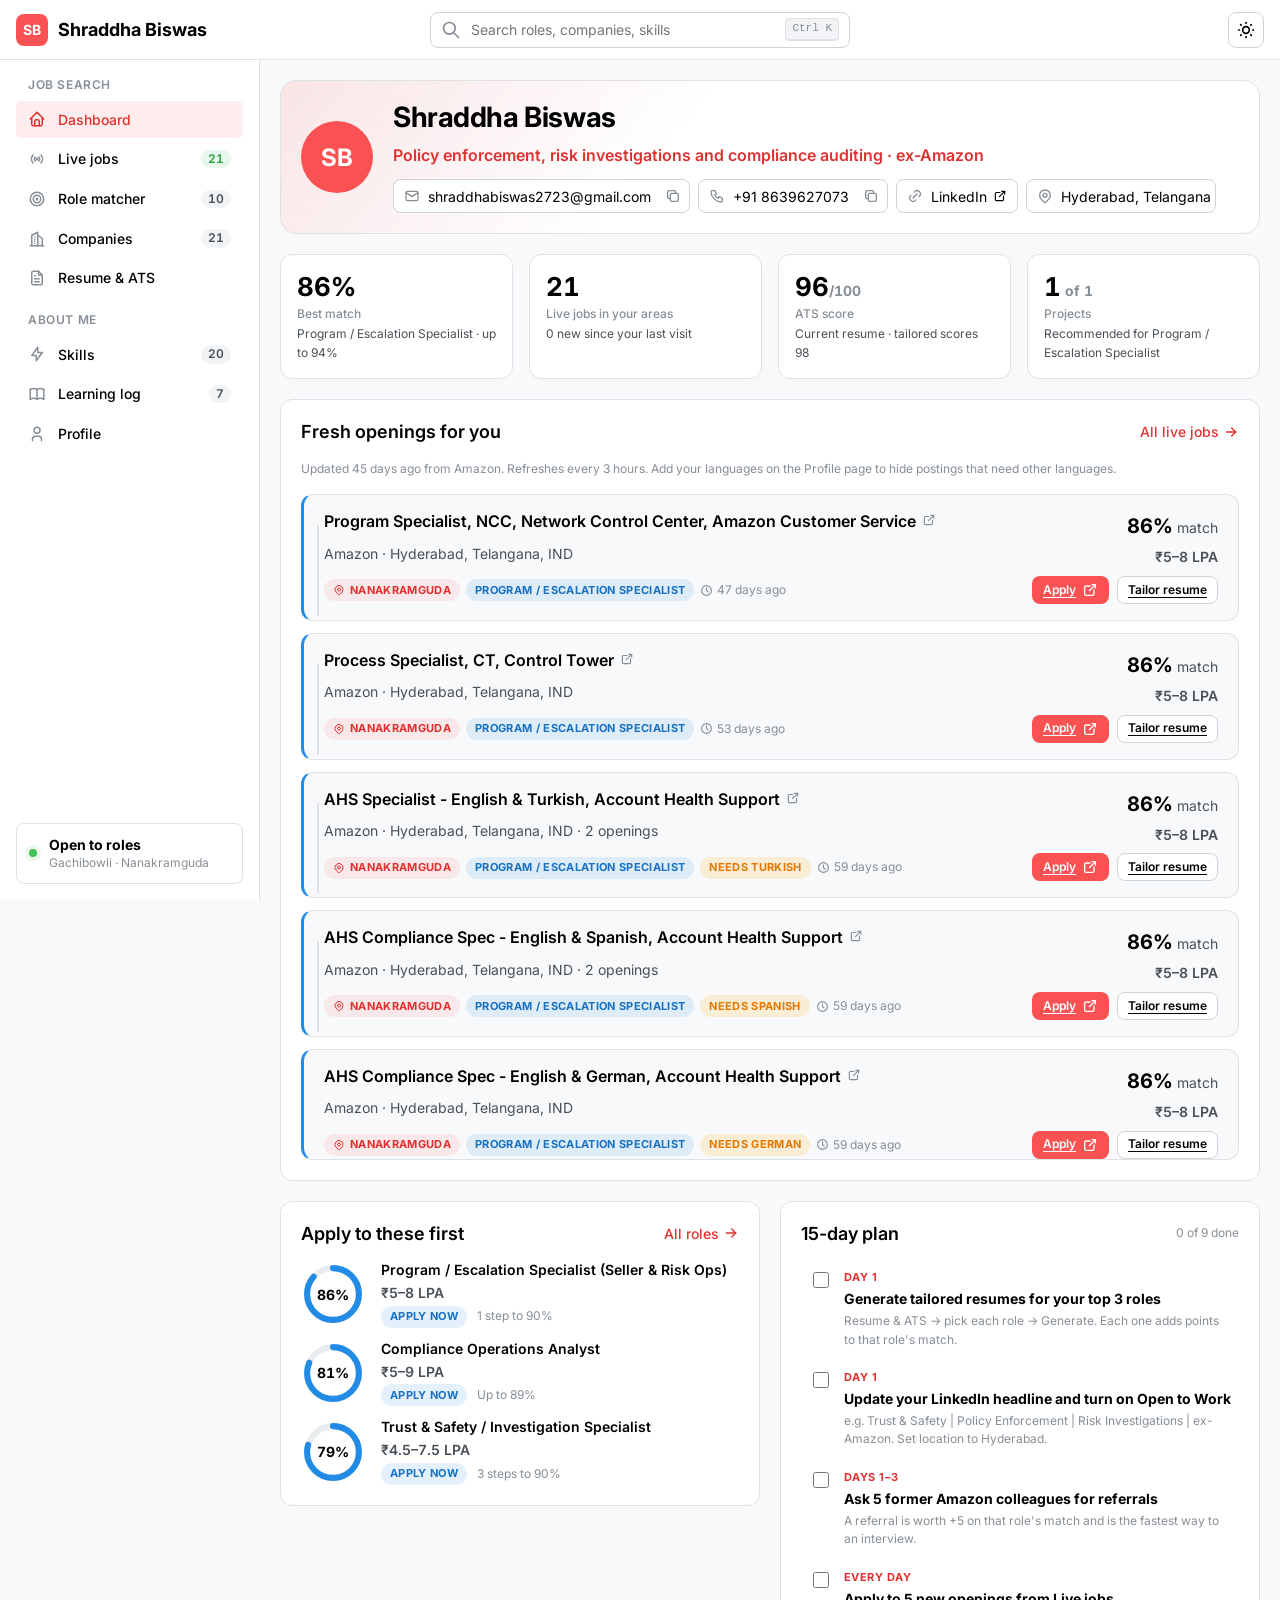
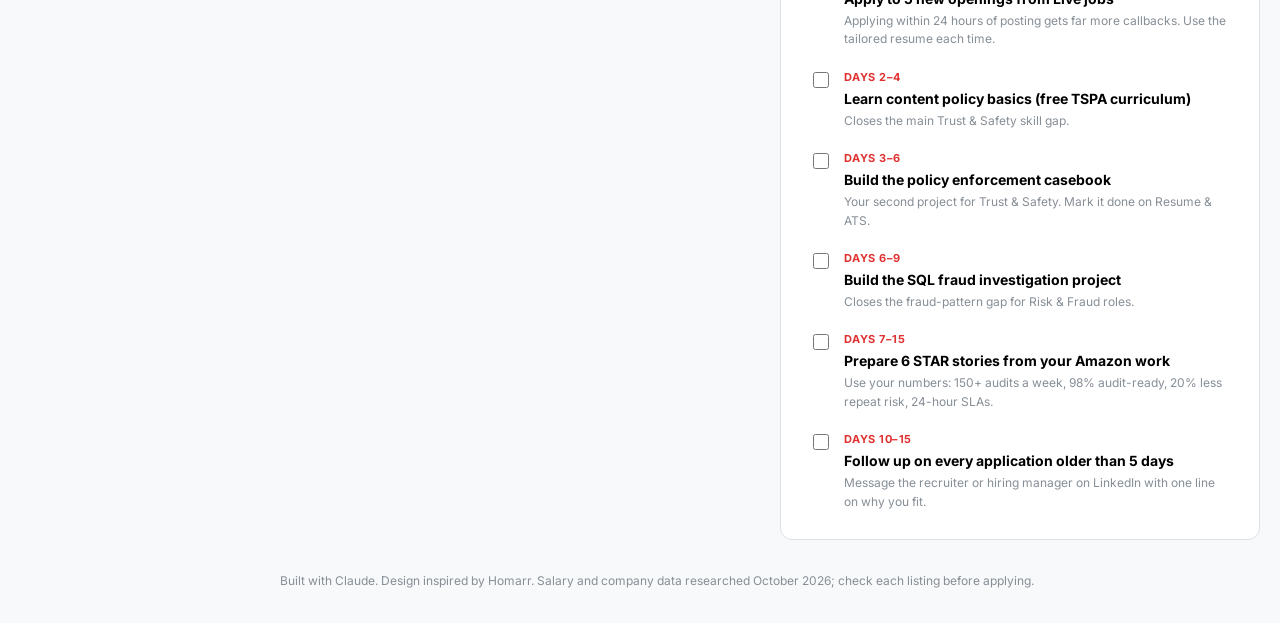
==== commit 0ac837e4: "Add live jobs page, profile match score and path to 90% - Live jobs page and dashboard card read job" ====
--- a/index.html
+++ b/index.html
@@ -39,6 +39,7 @@
     <div class="nav-links">
       <p class="nav-label">Job search</p>
       <a class="nav-link" href="#dashboard" data-view="dashboard"><span data-icon="home"></span>Dashboard</a>
+      <a class="nav-link" href="#jobs" data-view="jobs"><span data-icon="live"></span>Live jobs<span class="nav-badge nav-badge-new" data-count="jobs"></span></a>
       <a class="nav-link" href="#roles" data-view="roles"><span data-icon="target"></span>Role matcher<span class="nav-badge" data-count="roles"></span></a>
       <a class="nav-link" href="#companies" data-view="companies"><span data-icon="building"></span>Companies<span class="nav-badge" data-count="companies"></span></a>
       <a class="nav-link" href="#resume" data-view="resume"><span data-icon="file"></span>Resume &amp; ATS</a>
@@ -70,6 +71,14 @@
         </div>
       </div>
       <dl class="kpis" id="kpis"></dl>
+      <section class="card">
+        <header class="card-head">
+          <h2 class="card-title">Fresh openings for you</h2>
+          <a class="link-more" href="#jobs">All live jobs<span data-icon="arrow"></span></a>
+        </header>
+        <p class="dimmed small" id="dashJobsStatus"></p>
+        <ul class="job-list" id="dashJobs"></ul>
+      </section>
       <div class="two-col">
         <section class="card">
           <header class="card-head">
@@ -80,7 +89,7 @@
         </section>
         <section class="card">
           <header class="card-head">
-            <h2 class="card-title">Next steps</h2>
+            <h2 class="card-title">15-day plan</h2>
             <span class="dimmed small" id="stepsProgress"></span>
           </header>
           <ul class="steps" id="steps"></ul>
@@ -88,11 +97,33 @@
       </div>
     </section>
 
+    <!-- Live jobs -->
+    <section class="view" id="view-jobs" data-view="jobs" aria-labelledby="h-jobs" hidden>
+      <header class="view-head">
+        <h1 id="h-jobs">Live jobs</h1>
+        <p class="lede">Openings in Hyderabad that match your roles, pulled from company job boards every 3 hours. Each one shows your match for that role and the salary range to expect.</p>
+      </header>
+      <div class="filters" role="group" aria-label="Filter jobs">
+        <div class="segmented" id="jobAreaFilter"></div>
+        <select class="input select" id="jobRoleFilter" aria-label="Filter by role"></select>
+        <div class="segmented" id="jobSort"></div>
+      </div>
+      <p class="dimmed small" id="jobsStatus"></p>
+      <ul class="job-list" id="jobList"></ul>
+      <section class="card">
+        <header class="card-head">
+          <h2 class="card-title">Search job sites live</h2>
+          <span class="dimmed small">Opens each site's own search, filtered to Hyderabad and recent postings</span>
+        </header>
+        <div class="live-links" id="liveLinks"></div>
+      </section>
+    </section>
+
     <!-- Role matcher -->
     <section class="view" id="view-roles" data-view="roles" aria-labelledby="h-roles" hidden>
       <header class="view-head">
         <h1 id="h-roles">Role matcher</h1>
-        <p class="lede">Roles ranked by how likely you are to be shortlisted in Hyderabad, with the salary you can expect at around 3 years' experience. Open a role for companies in Gachibowli and Nanakramguda, the skills you have, and what's missing.</p>
+        <p class="lede">How closely your profile matches what each role asks for, with the salary you can expect at around 3 years' experience. Open a role to see exactly what gets it above 90%.</p>
       </header>
       <div class="legend" id="tierLegend"></div>
       <ol class="role-list" id="roleList"></ol>
--- a/styles.css
+++ b/styles.css
@@ -778,3 +778,75 @@
   .companies-table .company-area-inline { display: block; }
 }
 .company-area-inline { display: none; }
+
+/* ---------- Live jobs ---------- */
+.job-list { list-style: none; margin: 0; padding: 0; display: grid; gap: var(--sp-sm); }
+.job-list:empty { display: none; }
+.job-list .empty { padding: var(--sp-md); border: 1px dashed var(--input-border); border-radius: var(--r-md); color: var(--dimmed-strong); font-size: var(--fs-sm); }
+.job {
+  display: grid;
+  grid-template-columns: minmax(0, 1fr) auto;
+  gap: var(--sp-sm) var(--sp-lg);
+  padding: var(--sp-md) var(--sp-lg);
+  border: 1px solid var(--border);
+  border-left: 3px solid var(--tier, var(--border));
+  border-radius: var(--r-lg);
+  background: var(--surface);
+}
+.card .job { background: var(--main); }
+.job-main { display: grid; gap: 4px; min-width: 0; }
+.job-title { color: var(--text); font-weight: 600; text-decoration: none; display: inline-flex; gap: 6px; align-items: baseline; line-height: 1.35; }
+.job-title .icon { width: 14px; height: 14px; color: var(--dimmed); flex: none; }
+.job-title:hover { color: var(--primary-light-text); }
+.job-company { font-size: var(--fs-sm); color: var(--dimmed-strong); overflow-wrap: anywhere; }
+.job-badges { display: flex; flex-wrap: wrap; gap: 6px; align-items: center; margin-top: 2px; }
+.job-posted { display: inline-flex; align-items: center; gap: 4px; font-size: var(--fs-xs); color: var(--dimmed); }
+.job-posted .icon { width: 13px; height: 13px; }
+.job-side { display: grid; justify-items: end; align-content: start; gap: 4px; text-align: right; }
+.job-match { font-size: var(--fs-sm); color: var(--dimmed-strong); }
+.job-match strong { font-size: var(--fs-xl); color: var(--text); font-variant-numeric: tabular-nums; }
+.job-side .button-row { justify-content: flex-end; margin-top: 4px; }
+.live-links { display: grid; gap: var(--sp-sm); }
+.live-row { display: flex; flex-wrap: wrap; align-items: center; justify-content: space-between; gap: 8px var(--sp-md); padding: var(--sp-sm) 0; border-top: 1px solid var(--border); }
+.live-row:first-child { border-top: 0; padding-top: 0; }
+.live-row > div:first-child { display: grid; }
+.nav-badge-new { background: var(--green-light); color: var(--green-text); }
+
+/* ---------- Path to 90% ---------- */
+.facts.five { grid-template-columns: repeat(5, minmax(0, 1fr)); }
+.path-wrap { display: grid; gap: 8px; }
+.path-wrap h3 { font-size: var(--fs-md); font-weight: 600; }
+.path { list-style: none; margin: 0; padding: 0; display: grid; gap: 6px; }
+.path-step {
+  display: grid;
+  grid-template-columns: 52px minmax(0, 1fr) auto auto;
+  gap: 4px var(--sp-sm);
+  align-items: center;
+  padding: var(--sp-xs) var(--sp-sm);
+  border: 1px solid var(--border);
+  border-radius: var(--r-md);
+  background: var(--main);
+}
+.path-step.is-goal { border-color: var(--green); background: var(--green-light); }
+.path-gain { font-weight: 700; color: var(--primary-light-text); font-variant-numeric: tabular-nums; font-size: var(--fs-sm); }
+.path-text { display: grid; gap: 2px; font-size: var(--fs-sm); min-width: 0; }
+.path-text .dimmed { font-size: var(--fs-xs); }
+.path-after { font-weight: 700; font-variant-numeric: tabular-nums; white-space: nowrap; display: inline-flex; gap: 6px; align-items: center; }
+.top-role-meta { display: flex; flex-wrap: wrap; gap: 6px 10px; align-items: center; }
+.step-day { font-size: 0.6875rem; font-weight: 700; letter-spacing: 0.04em; text-transform: uppercase; color: var(--primary-light-text); }
+
+@media (max-width: 1180px) {
+  .facts.five { grid-template-columns: repeat(3, minmax(0, 1fr)); }
+}
+@media (max-width: 768px) {
+  .job { grid-template-columns: 1fr; padding: var(--sp-sm) var(--sp-md); }
+  .job-side { justify-items: start; text-align: left; grid-auto-flow: row; }
+  .job-side .button-row { justify-content: flex-start; }
+  .path-step { grid-template-columns: 44px minmax(0, 1fr); align-items: start; }
+  .path-gain { grid-row: 1 / span 3; padding-top: 2px; }
+  .path-after, .path-btn { grid-column: 2; }
+  .live-row { flex-direction: column; align-items: flex-start; }
+}
+@media (max-width: 520px) {
+  .facts.five { grid-template-columns: 1fr 1fr; }
+}
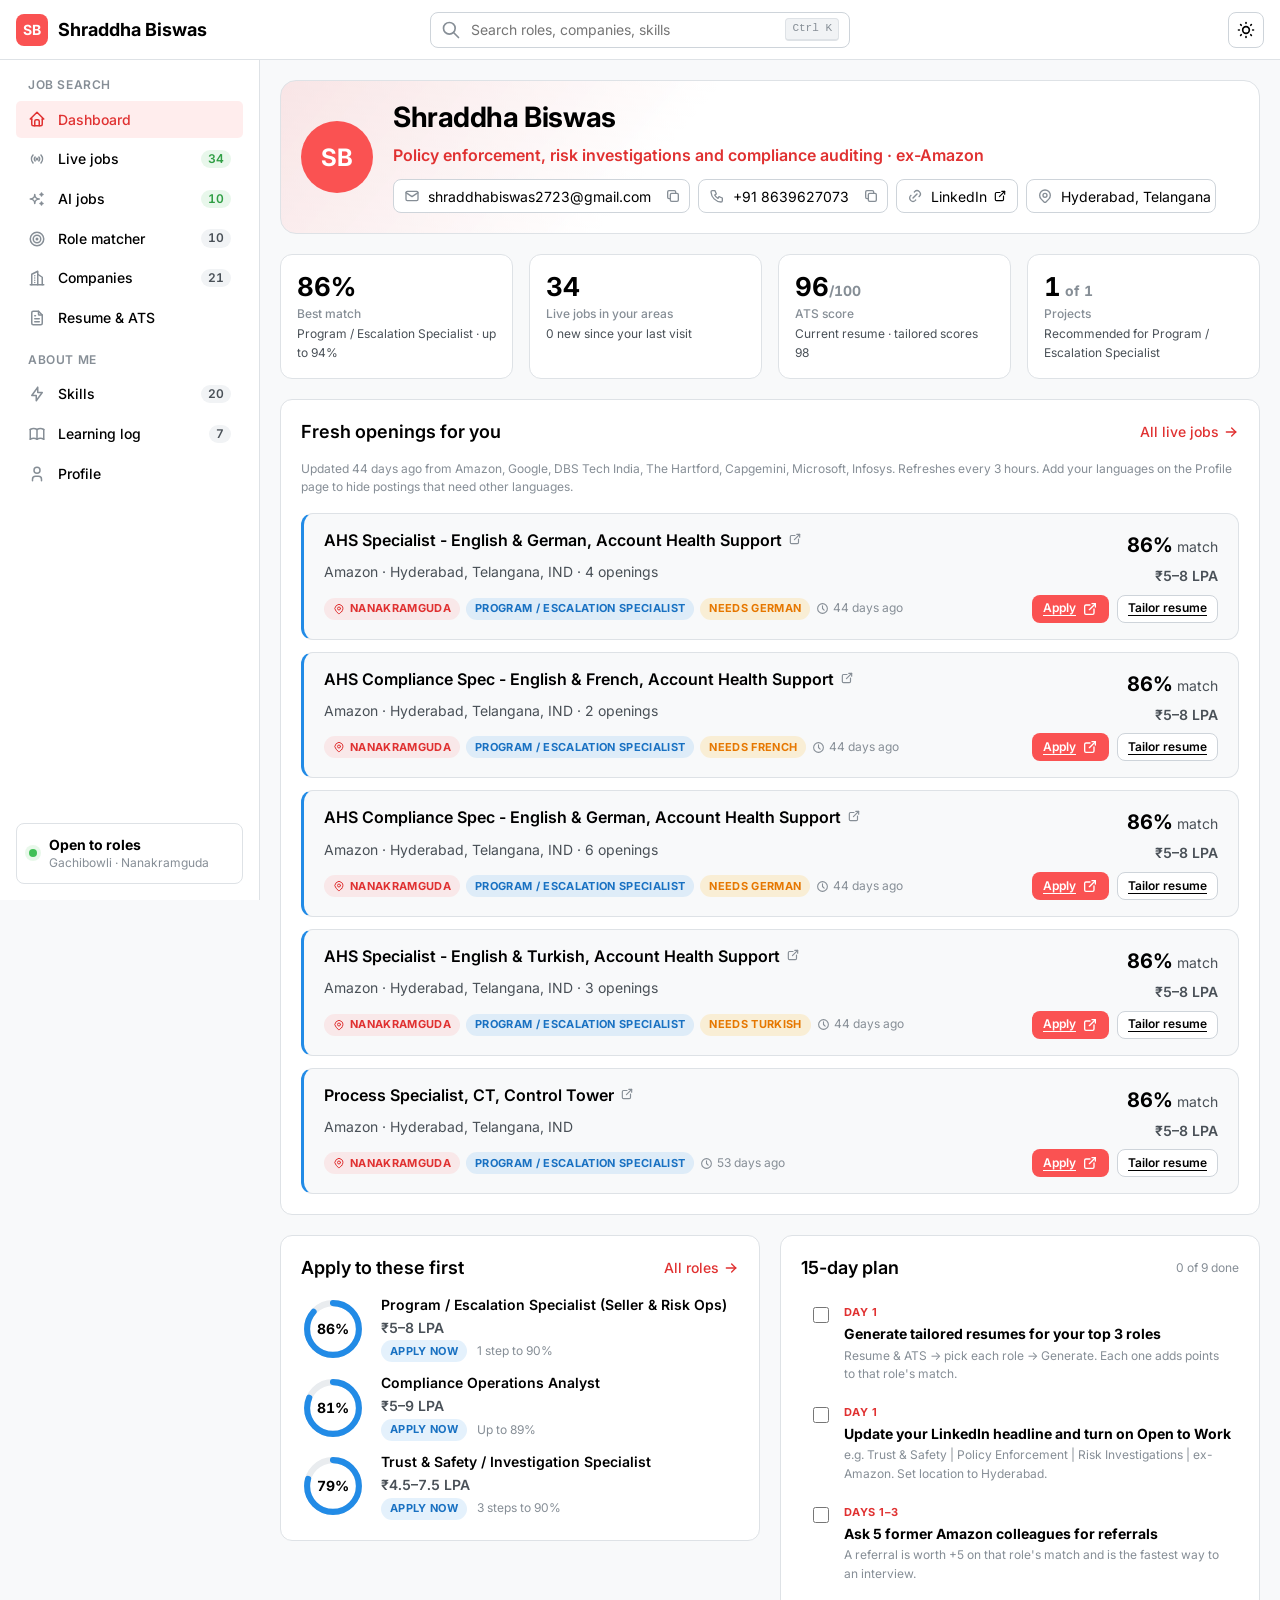
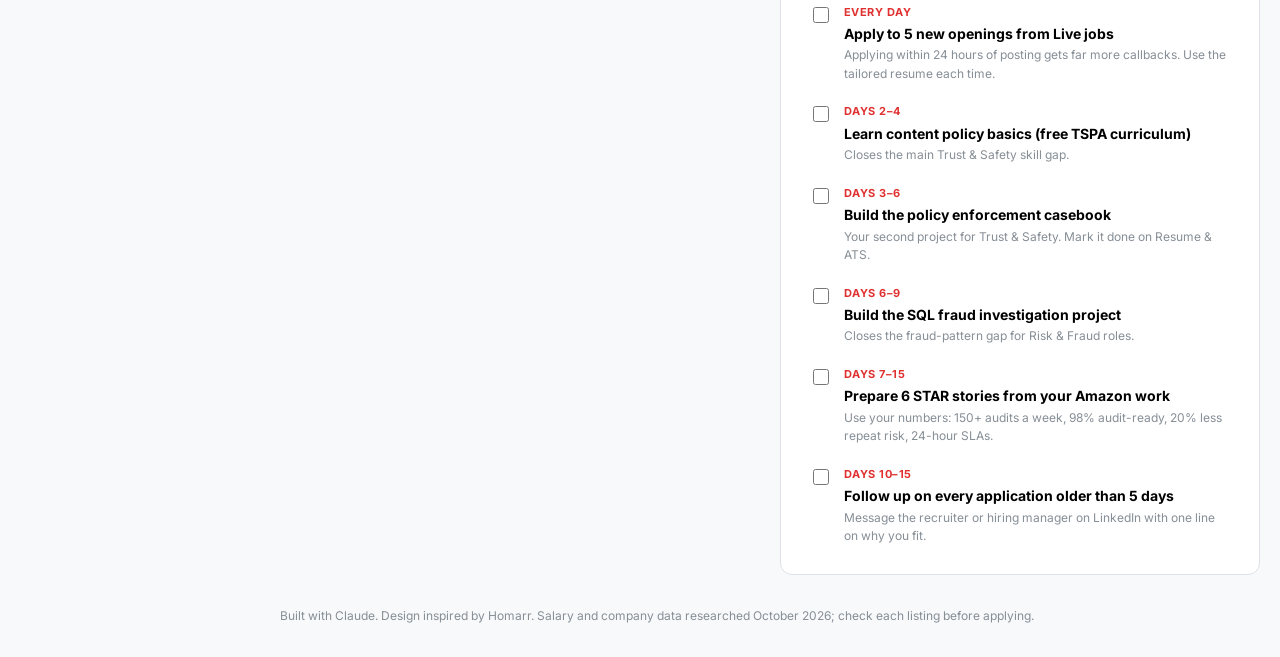
==== commit 4f377ccd: "Add an AI jobs page with next steps for each opening The new page lists every AI-related live openin" ====
--- a/index.html
+++ b/index.html
@@ -40,6 +40,7 @@
       <p class="nav-label">Job search</p>
       <a class="nav-link" href="#dashboard" data-view="dashboard"><span data-icon="home"></span>Dashboard</a>
       <a class="nav-link" href="#jobs" data-view="jobs"><span data-icon="live"></span>Live jobs<span class="nav-badge nav-badge-new" data-count="jobs"></span></a>
+      <a class="nav-link" href="#ai" data-view="ai"><span data-icon="sparkles"></span>AI jobs<span class="nav-badge nav-badge-new" data-count="ai"></span></a>
       <a class="nav-link" href="#roles" data-view="roles"><span data-icon="target"></span>Role matcher<span class="nav-badge" data-count="roles"></span></a>
       <a class="nav-link" href="#companies" data-view="companies"><span data-icon="building"></span>Companies<span class="nav-badge" data-count="companies"></span></a>
       <a class="nav-link" href="#resume" data-view="resume"><span data-icon="file"></span>Resume &amp; ATS</a>
@@ -116,6 +117,41 @@
           <span class="dimmed small">Opens each site's own search, filtered to Hyderabad and recent postings</span>
         </header>
         <div class="live-links" id="liveLinks"></div>
+      </section>
+    </section>
+
+    <!-- AI jobs -->
+    <section class="view" id="view-ai" data-view="ai" aria-labelledby="h-ai" hidden>
+      <header class="view-head">
+        <h1 id="h-ai">AI jobs</h1>
+        <p class="lede">Every AI-related opening in Hyderabad from companies' own job boards, refreshed every 3 hours. Open "What to do next" on a job to check it suits you and get ready before you apply.</p>
+      </header>
+      <section class="card">
+        <header class="card-head">
+          <h2 class="card-title">Your AI roles</h2>
+          <span class="dimmed small">Your match today, the pay to expect and the next step</span>
+        </header>
+        <ul class="ai-roles" id="aiRoles"></ul>
+      </section>
+      <div class="filters" role="group" aria-label="Filter AI jobs">
+        <div class="segmented" id="aiAreaFilter"></div>
+        <div class="segmented" id="aiSort"></div>
+      </div>
+      <p class="dimmed small" id="aiStatus"></p>
+      <ul class="job-list" id="aiJobList"></ul>
+      <section class="card">
+        <header class="card-head">
+          <h2 class="card-title">More AI openings to check</h2>
+          <span class="dimmed small" id="aiLeadsNote"></span>
+        </header>
+        <ul class="job-list" id="aiLeads"></ul>
+      </section>
+      <section class="card">
+        <header class="card-head">
+          <h2 class="card-title">Is it a real job?</h2>
+          <span class="dimmed small">AI jobs are a common scam in India. Check these before you share documents.</span>
+        </header>
+        <div class="safety" id="aiSafety"></div>
       </section>
     </section>
 
--- a/styles.css
+++ b/styles.css
@@ -697,10 +697,10 @@
 
 /* ---------- Profile ---------- */
 .timeline { list-style: none; margin: 0; padding: 0; display: grid; }
-.job { position: relative; padding-left: 40px; padding-bottom: var(--sp-lg); }
-.job::before { content: ""; position: absolute; left: 13px; top: 30px; bottom: 4px; width: 2px; background: var(--border); }
-.job:last-child { padding-bottom: 0; }
-.job:last-child::before { display: none; }
+.timeline .job { position: relative; padding-left: 40px; padding-bottom: var(--sp-lg); }
+.timeline .job::before { content: ""; position: absolute; left: 13px; top: 30px; bottom: 4px; width: 2px; background: var(--border); }
+.timeline .job:last-child { padding-bottom: 0; }
+.timeline .job:last-child::before { display: none; }
 .job-bullet {
   position: absolute; left: 0; top: 0;
   width: 28px; height: 28px;
@@ -710,11 +710,11 @@
   background: var(--surface); color: var(--primary-light-text);
 }
 .job-bullet .icon { width: 14px; height: 14px; }
-.job.is-latest .job-bullet { background: var(--primary); color: var(--primary-contrast); }
-.job h3 { font-size: var(--fs-md); font-weight: 600; }
+.timeline .job.is-latest .job-bullet { background: var(--primary); color: var(--primary-contrast); }
+.timeline .job h3 { font-size: var(--fs-md); font-weight: 600; }
 .job-org { color: var(--dimmed-strong); font-size: var(--fs-sm); }
 .job-dates { display: flex; flex-wrap: wrap; align-items: center; gap: 8px; margin-top: 2px; font-size: var(--fs-xs); color: var(--dimmed); font-variant-numeric: tabular-nums; }
-.job ul { margin: 10px 0 0; padding-left: 1.1rem; display: grid; gap: 4px; font-size: var(--fs-sm); max-width: 80ch; }
+.timeline .job ul { margin: 10px 0 0; padding-left: 1.1rem; display: grid; gap: 4px; font-size: var(--fs-sm); max-width: 80ch; }
 .edu { display: grid; gap: 2px; font-size: var(--fs-sm); }
 .edu strong { font-size: var(--fs-md); }
 .results { margin: 0; display: grid; gap: var(--sp-sm); }
@@ -850,3 +850,44 @@
 @media (max-width: 520px) {
   .facts.five { grid-template-columns: 1fr 1fr; }
 }
+
+/* ---------- AI jobs ---------- */
+.ai-roles { list-style: none; margin: 0; padding: 0; display: grid; grid-template-columns: repeat(3, minmax(0, 1fr)); gap: var(--sp-sm); }
+.ai-roles .top-role { align-items: flex-start; padding: var(--sp-sm) var(--sp-md); border: 1px solid var(--border); border-left: 3px solid var(--tier, var(--border)); border-radius: var(--r-lg); background: var(--main); }
+.ai-roles .ring { --ring: 56px; }
+.ai-next { font-size: var(--fs-xs); color: var(--dimmed-strong); }
+.ai-next strong { color: var(--text); font-weight: 600; }
+
+.job-next { grid-column: 1 / -1; border-top: 1px solid var(--border); padding-top: var(--sp-xs); }
+.job-next summary { display: inline-flex; align-items: center; gap: 6px; cursor: pointer; list-style: none; font-size: var(--fs-sm); font-weight: 600; color: var(--primary-light-text); }
+.job-next summary::-webkit-details-marker { display: none; }
+.job-next summary .icon { width: 16px; height: 16px; transition: transform 0.15s ease; }
+.job-next[open] summary .icon { transform: rotate(180deg); }
+.next-steps { list-style: none; margin: var(--sp-sm) 0 0; padding: 0; display: grid; gap: 10px; counter-reset: next; }
+.next-steps li { display: grid; grid-template-columns: 24px minmax(0, 1fr); gap: 2px 10px; font-size: var(--fs-sm); counter-increment: next; }
+.next-steps li::before {
+  content: counter(next); grid-row: 1 / span 3;
+  width: 24px; height: 24px; display: grid; place-items: center;
+  border-radius: 50%; font-size: var(--fs-xs); font-weight: 700;
+  background: var(--primary-light); color: var(--primary-light-text);
+}
+.next-steps li.is-ok::before { content: "✓"; background: var(--green-light); color: var(--green-text); }
+.next-steps li.is-warn::before { content: "!"; background: var(--yellow-light); color: var(--yellow-text); }
+.next-steps li > * { grid-column: 2; }
+.next-steps .dimmed { font-size: var(--fs-xs); }
+.next-steps .button-row { margin-top: 4px; }
+
+.safety { display: grid; grid-template-columns: repeat(2, minmax(0, 1fr)); gap: var(--sp-md) var(--sp-lg); }
+.safety h3 { display: flex; align-items: center; gap: 6px; font-size: var(--fs-sm); font-weight: 600; }
+.safety h3 .icon { width: 16px; height: 16px; }
+.safety-real h3 { color: var(--green-text); }
+.safety-scam h3 { color: var(--primary-light-text); }
+.safety ul { margin: 6px 0 0; padding-left: 1.1rem; display: grid; gap: 4px; font-size: var(--fs-sm); }
+.safety-foot { grid-column: 1 / -1; display: grid; gap: var(--sp-xs); font-size: var(--fs-xs); color: var(--dimmed-strong); }
+
+@media (max-width: 1180px) {
+  .ai-roles { grid-template-columns: 1fr; }
+}
+@media (max-width: 768px) {
+  .safety { grid-template-columns: 1fr; }
+}
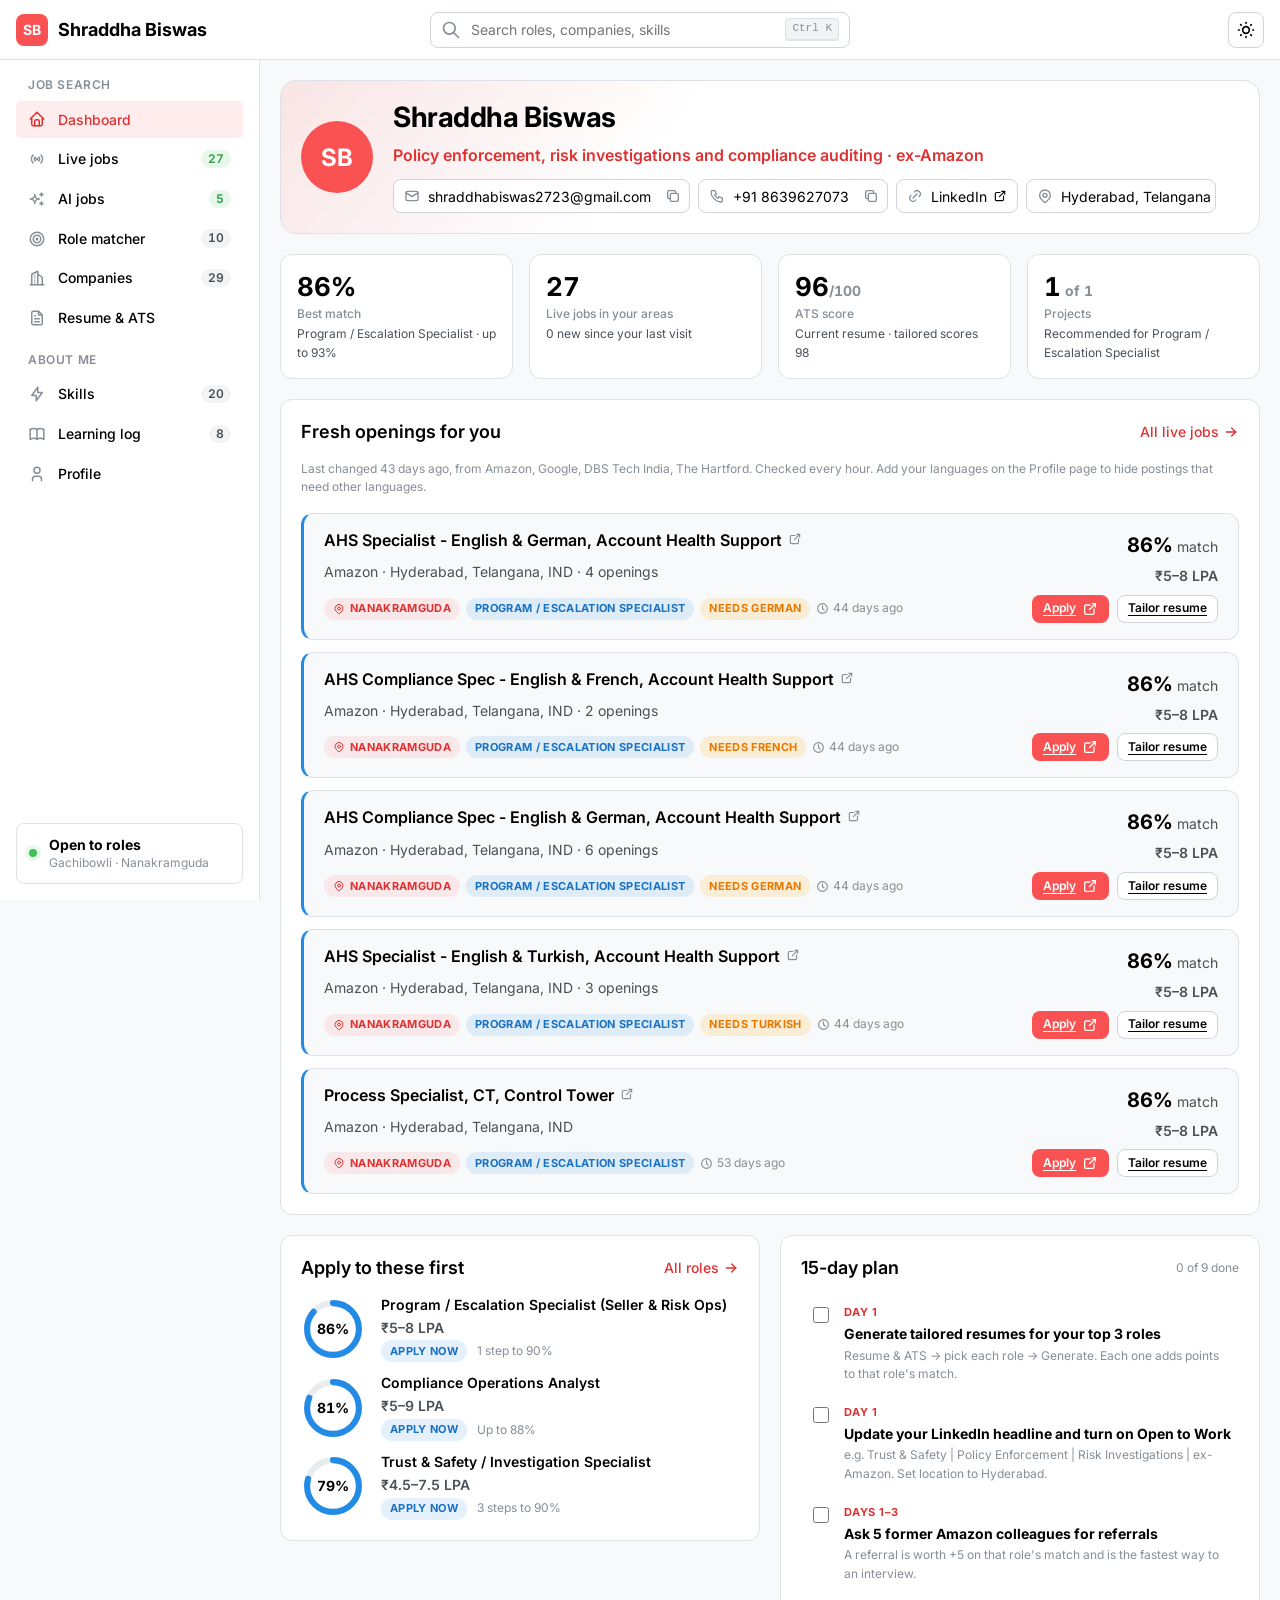
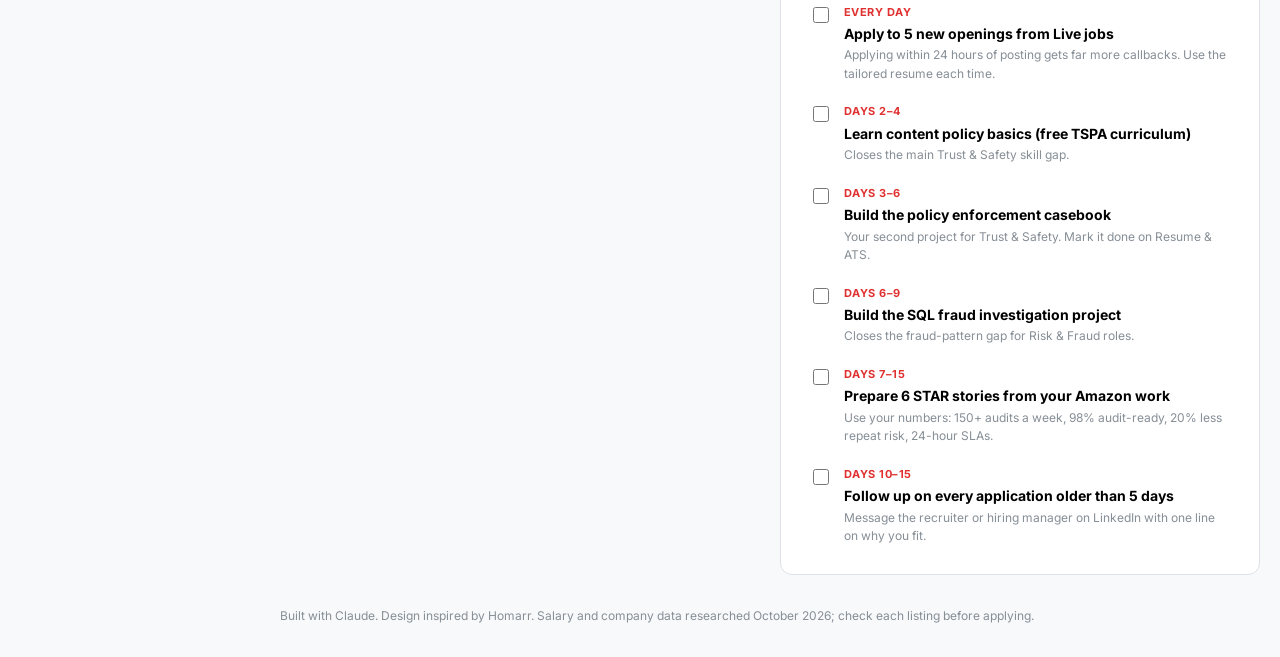
==== commit a194b756: "Add a Refresh button and more Hyderabad areas Refresh reads the newest jobs.json from the repository" ====
--- a/index.html
+++ b/index.html
@@ -102,15 +102,38 @@
     <section class="view" id="view-jobs" data-view="jobs" aria-labelledby="h-jobs" hidden>
       <header class="view-head">
         <h1 id="h-jobs">Live jobs</h1>
-        <p class="lede">Openings in Hyderabad that match your roles, pulled from company job boards every 3 hours. Each one shows your match for that role and the salary range to expect.</p>
+        <p class="lede">Openings in Hyderabad that match your roles, pulled from company job boards every hour. Press Refresh for the newest list. Each opening shows your match for that role and the salary range to expect.</p>
       </header>
       <div class="filters" role="group" aria-label="Filter jobs">
-        <div class="segmented" id="jobAreaFilter"></div>
+        <select class="input select" id="jobAreaFilter" aria-label="Filter by area"></select>
         <select class="input select" id="jobRoleFilter" aria-label="Filter by role"></select>
         <div class="segmented" id="jobSort"></div>
       </div>
-      <p class="dimmed small" id="jobsStatus"></p>
+      <div class="feed-bar">
+        <p class="dimmed small" id="jobsStatus"></p>
+        <button type="button" class="button button-sm" data-refresh><span data-icon="refresh"></span>Refresh</button>
+      </div>
+      <p class="refresh-note" data-refresh-note hidden></p>
       <ul class="job-list" id="jobList"></ul>
+      <details class="card method site-only" id="refreshSetup">
+        <summary><span data-icon="bolt"></span><span id="tokenSummary">One-click refresh: check every job board when you press Refresh (optional)</span></summary>
+        <div class="method-body">
+          <p>Without this, Refresh loads the newest list the hourly check has saved. With it, Refresh also asks GitHub to check every company job board right away, and the new openings appear about 3 minutes later. It needs a GitHub token that can only start job checks:</p>
+          <ol>
+            <li>Open <a href="https://github.com/settings/personal-access-tokens/new" target="_blank" rel="noopener">GitHub → new fine-grained token</a> (sign in as shraddhabiswas2723).</li>
+            <li>Name it "Job refresh", pick an expiry (90 days is fine), and under <strong>Repository access</strong> choose <strong>Only select repositories → personal-portfolio</strong>.</li>
+            <li>Under <strong>Permissions → Repository permissions</strong>, set <strong>Actions</strong> to <strong>Read and write</strong>. Leave everything else as it is.</li>
+            <li>Press <strong>Generate token</strong>, copy it, and paste it here.</li>
+          </ol>
+          <div class="token-row">
+            <input class="input" type="password" id="tokenInput" placeholder="github_pat_…" autocomplete="off" spellcheck="false" aria-label="GitHub token">
+            <button type="button" class="button button-sm" id="saveToken">Save</button>
+            <button type="button" class="button button-default button-sm" id="forgetToken">Forget</button>
+          </div>
+          <p class="form-msg" id="tokenMsg"></p>
+          <p>The token is saved in this browser only, never in the site's code or your backup. It can start and cancel job checks but can't change your site. Delete it on GitHub any time to switch this off.</p>
+        </div>
+      </details>
       <section class="card">
         <header class="card-head">
           <h2 class="card-title">Search job sites live</h2>
@@ -124,7 +147,7 @@
     <section class="view" id="view-ai" data-view="ai" aria-labelledby="h-ai" hidden>
       <header class="view-head">
         <h1 id="h-ai">AI jobs</h1>
-        <p class="lede">Every AI-related opening in Hyderabad from companies' own job boards, refreshed every 3 hours. Open "What to do next" on a job to check it suits you and get ready before you apply.</p>
+        <p class="lede">Every AI-related opening in Hyderabad from companies' own job boards, checked every hour. Open "What to do next" on a job to check it suits you and get ready before you apply.</p>
       </header>
       <section class="card">
         <header class="card-head">
@@ -134,10 +157,14 @@
         <ul class="ai-roles" id="aiRoles"></ul>
       </section>
       <div class="filters" role="group" aria-label="Filter AI jobs">
-        <div class="segmented" id="aiAreaFilter"></div>
+        <select class="input select" id="aiAreaFilter" aria-label="Filter by area"></select>
         <div class="segmented" id="aiSort"></div>
       </div>
-      <p class="dimmed small" id="aiStatus"></p>
+      <div class="feed-bar">
+        <p class="dimmed small" id="aiStatus"></p>
+        <button type="button" class="button button-sm" data-refresh><span data-icon="refresh"></span>Refresh</button>
+      </div>
+      <p class="refresh-note" data-refresh-note hidden></p>
       <ul class="job-list" id="aiJobList"></ul>
       <section class="card">
         <header class="card-head">
@@ -172,11 +199,11 @@
     <!-- Companies -->
     <section class="view" id="view-companies" data-view="companies" aria-labelledby="h-companies" hidden>
       <header class="view-head">
-        <h1 id="h-companies">Companies in Gachibowli &amp; Nanakramguda</h1>
-        <p class="lede">Employers with offices in your two priority areas that hire for your target roles. Use the filters to narrow the list, then open the careers page.</p>
+        <h1 id="h-companies">Companies by area</h1>
+        <p class="lede">Employers that hire for your target roles across Hyderabad's IT corridor: your priority areas Gachibowli and Nanakramguda, plus HITEC City &amp; Raheja Mindspace, Knowledge City &amp; Raidurg (Sattva) and Kondapur. Filter by area or role, then open the careers page.</p>
       </header>
       <div class="filters" role="group" aria-label="Filter companies">
-        <div class="segmented" id="areaFilter"></div>
+        <select class="input select" id="areaFilter" aria-label="Filter by area"></select>
         <select class="input select" id="roleFilter" aria-label="Filter by role"></select>
       </div>
       <div class="table-wrap">
--- a/styles.css
+++ b/styles.css
@@ -628,7 +628,7 @@
   white-space: pre-wrap;
   overflow-wrap: anywhere;
 }
-.is-artifact .file-only { display: none; }
+.is-artifact .file-only, .is-artifact .site-only { display: none; }
 
 /* ---------- Skills ---------- */
 .inline-form { display: grid; gap: 4px; max-width: 620px; }
@@ -783,7 +783,7 @@
 .job-list { list-style: none; margin: 0; padding: 0; display: grid; gap: var(--sp-sm); }
 .job-list:empty { display: none; }
 .job-list .empty { padding: var(--sp-md); border: 1px dashed var(--input-border); border-radius: var(--r-md); color: var(--dimmed-strong); font-size: var(--fs-sm); }
-.job {
+.job-list .job {
   display: grid;
   grid-template-columns: minmax(0, 1fr) auto;
   gap: var(--sp-sm) var(--sp-lg);
@@ -793,7 +793,7 @@
   border-radius: var(--r-lg);
   background: var(--surface);
 }
-.card .job { background: var(--main); }
+.card .job-list .job { background: var(--main); }
 .job-main { display: grid; gap: 4px; min-width: 0; }
 .job-title { color: var(--text); font-weight: 600; text-decoration: none; display: inline-flex; gap: 6px; align-items: baseline; line-height: 1.35; }
 .job-title .icon { width: 14px; height: 14px; color: var(--dimmed); flex: none; }
@@ -839,7 +839,7 @@
   .facts.five { grid-template-columns: repeat(3, minmax(0, 1fr)); }
 }
 @media (max-width: 768px) {
-  .job { grid-template-columns: 1fr; padding: var(--sp-sm) var(--sp-md); }
+  .job-list .job { grid-template-columns: 1fr; padding: var(--sp-sm) var(--sp-md); }
   .job-side { justify-items: start; text-align: left; grid-auto-flow: row; }
   .job-side .button-row { justify-content: flex-start; }
   .path-step { grid-template-columns: 44px minmax(0, 1fr); align-items: start; }
@@ -891,3 +891,15 @@
 @media (max-width: 768px) {
   .safety { grid-template-columns: 1fr; }
 }
+
+/* ---------- Refresh ---------- */
+.feed-bar { display: flex; align-items: center; justify-content: space-between; gap: var(--sp-xs) var(--sp-sm); flex-wrap: wrap; }
+.feed-bar p { flex: 1 1 260px; }
+.refresh-note { padding: 8px 12px; border: 1px solid var(--border); border-left: 3px solid var(--primary); border-radius: var(--r-md); background: var(--surface); font-size: var(--fs-sm); }
+.button.is-busy .icon { animation: spin 1s linear infinite; }
+@keyframes spin { to { transform: rotate(360deg); } }
+@media (prefers-reduced-motion: reduce) { .button.is-busy .icon { animation: none; } }
+.method-body ol { margin: 0; padding-left: 1.2rem; display: grid; gap: 4px; }
+.token-row { display: flex; flex-wrap: wrap; gap: 8px; align-items: center; }
+.token-row .input { flex: 1 1 240px; min-width: 0; font-family: ui-monospace, SFMono-Regular, Menlo, monospace; }
+.company-also { display: block; font-size: var(--fs-xs); color: var(--dimmed); }
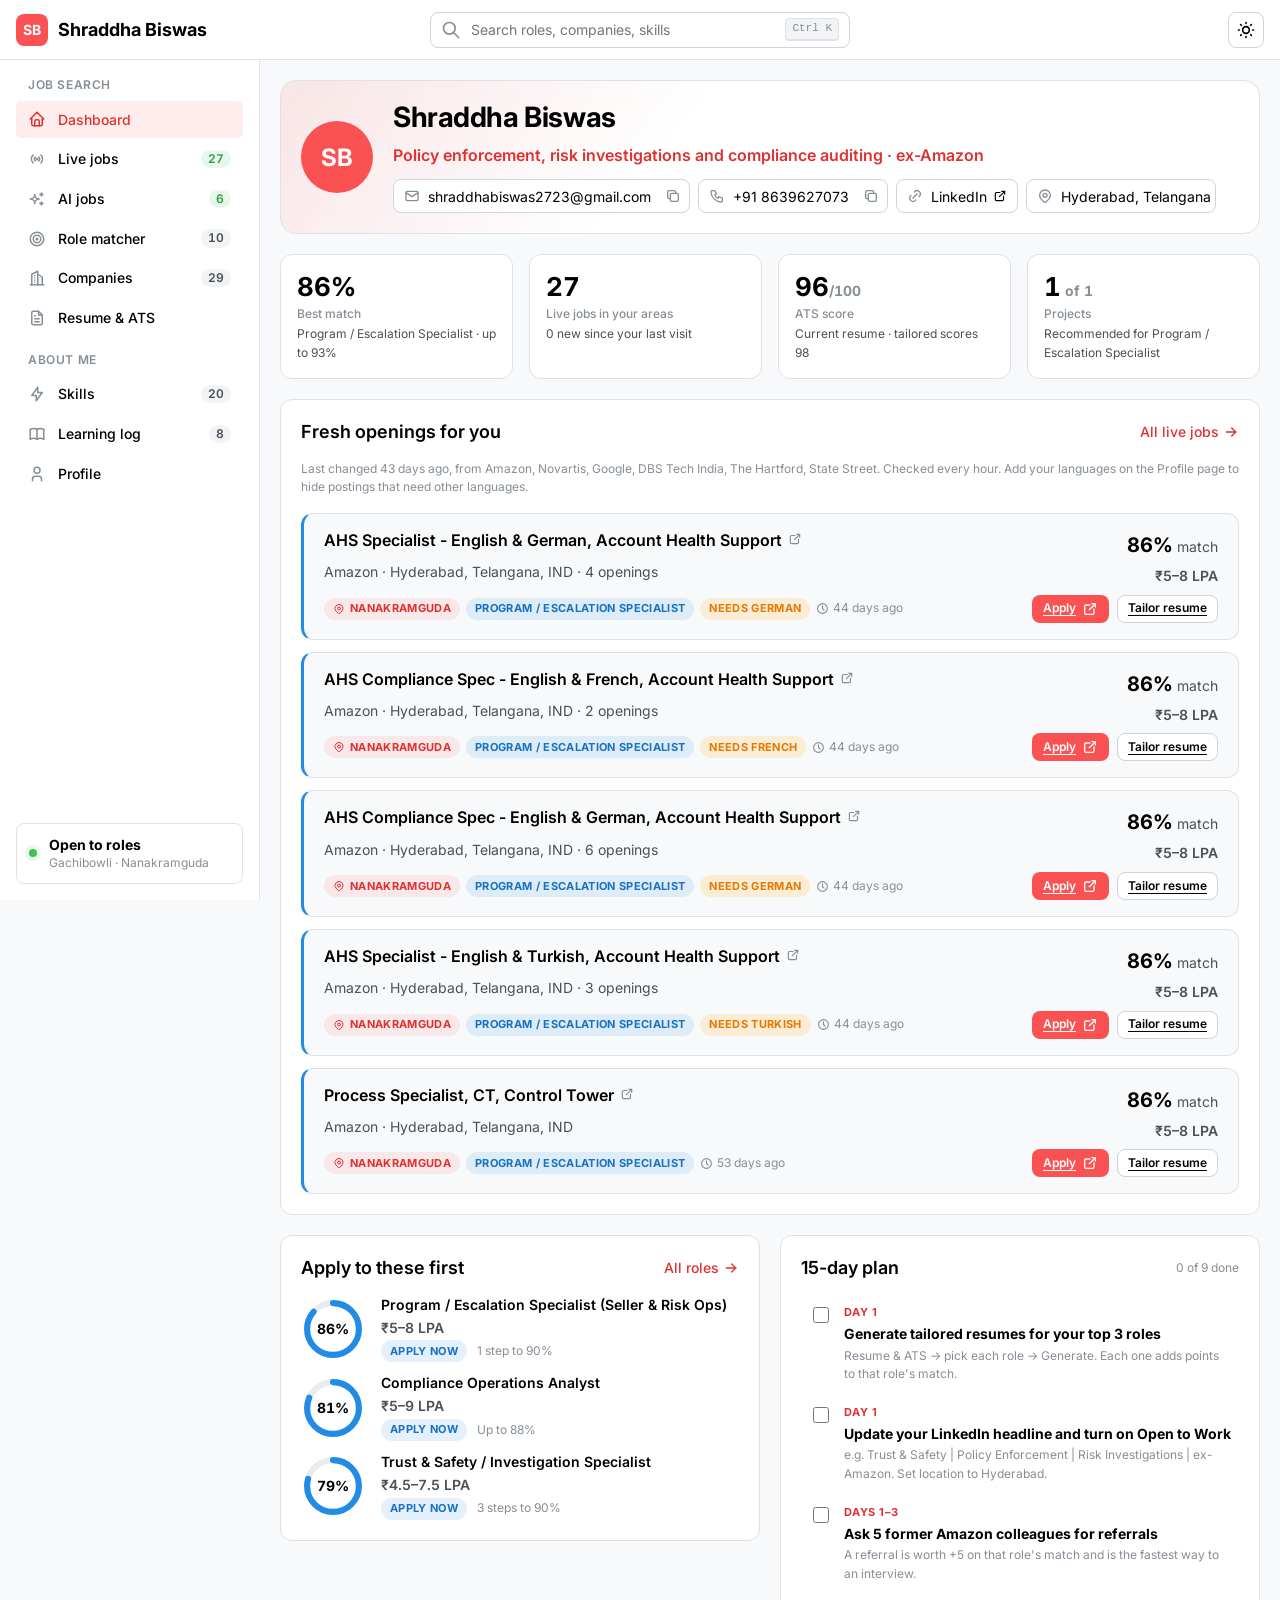
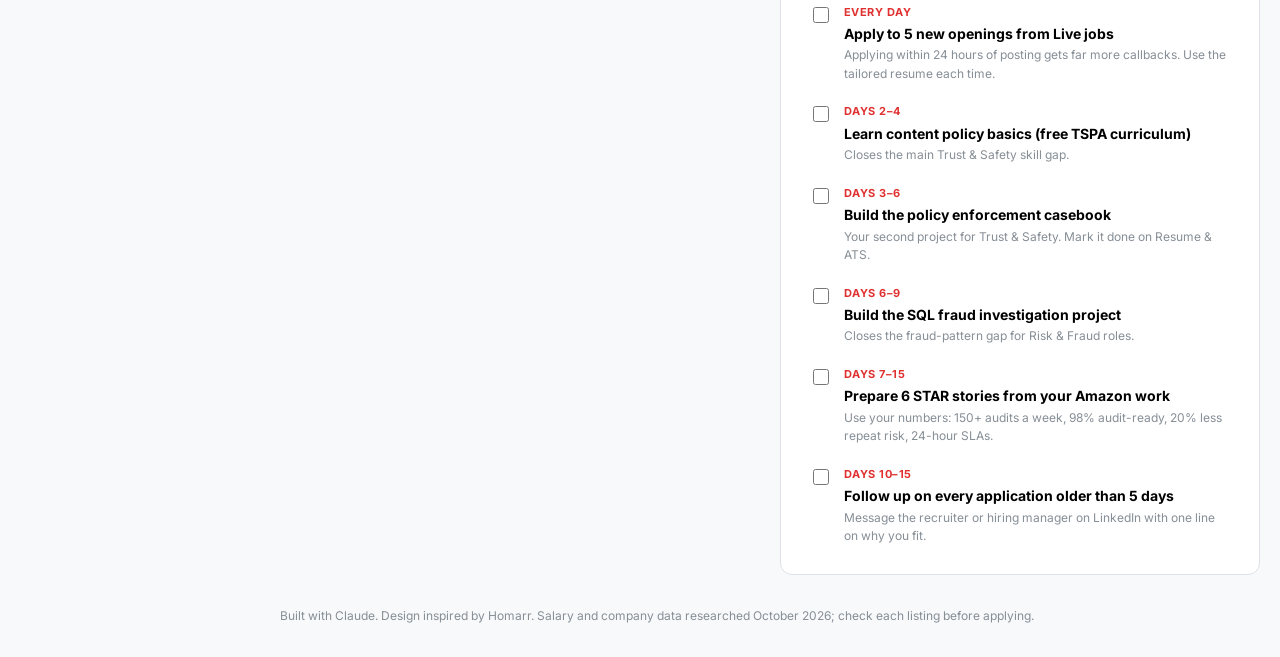
==== commit 04b04513: "Resume & ATS: add a universal resume tab A second tab builds one resume for any job from every skill" ====
--- a/index.html
+++ b/index.html
@@ -219,9 +219,52 @@
     <section class="view" id="view-resume" data-view="resume" aria-labelledby="h-resume" hidden>
       <header class="view-head">
         <h1 id="h-resume">Resume &amp; ATS</h1>
-        <p class="lede">See how well your current resume passes applicant tracking systems for each role, how many projects recruiters expect, and generate a version tailored to one role.</p>
-      </header>
-
+        <p class="lede">See how well your current resume passes applicant tracking systems for each role, how many projects recruiters expect, and generate a version tailored to one role, or one universal resume you can send for any job.</p>
+      </header>
+
+      <div class="segmented resume-mode" role="group" aria-label="Which resume">
+        <button type="button" data-resume-mode="tailored" aria-pressed="true">For one role</button>
+        <button type="button" data-resume-mode="universal" aria-pressed="false">Universal resume</button>
+      </div>
+
+      <div class="resume-pane" id="universalPane" hidden>
+        <div class="ats-grid">
+          <section class="card" aria-labelledby="h-universal">
+            <h2 class="card-title" id="h-universal">One resume for any job</h2>
+            <p class="dimmed">Covers all of your experience and skills without leaning towards one role, so you can send it anywhere. It updates when you add skills, projects or certificates on this site.</p>
+            <h3 class="sub-title">Send this one to</h3>
+            <ul class="use-list">
+              <li>Job portals: your Naukri, LinkedIn, Indeed and foundit profiles</li>
+              <li>Recruiters and consultancies who ask for "your CV"</li>
+              <li>Walk-in drives and job fairs</li>
+              <li>Referral requests when you don't know the exact team yet</li>
+              <li>Jobs that aren't one of your target roles</li>
+            </ul>
+            <p class="dimmed small">Applying for one opening you really want? A resume made for that role scores higher. Use <a href="#resume" data-resume-mode="tailored">For one role</a>.</p>
+          </section>
+          <section class="card" aria-labelledby="h-universal-fit">
+            <h2 class="card-title" id="h-universal-fit">ATS score for each role</h2>
+            <div id="universalScore"></div>
+            <ul class="fit-list" id="universalFit"></ul>
+          </section>
+        </div>
+
+        <section class="card generator" aria-labelledby="h-universal-resume">
+          <h2 class="card-title" id="h-universal-resume">Your universal resume</h2>
+          <div class="resume-output">
+            <div class="button-row" data-resume="universal">
+              <button type="button" class="button button-default" data-resume-act="copy"><span data-icon="copy"></span>Copy text</button>
+              <button type="button" class="button button-default file-only" data-resume-act="doc"><span data-icon="download"></span>Download Word</button>
+              <button type="button" class="button button-default file-only" data-resume-act="txt"><span data-icon="download"></span>Download .txt</button>
+              <button type="button" class="button button-default file-only" data-resume-act="pdf"><span data-icon="printer"></span>Save as PDF</button>
+            </div>
+            <p class="form-msg" id="universalMsg" role="status"></p>
+            <pre class="resume-preview" id="universalPreview" tabindex="0" aria-label="Universal resume"></pre>
+          </div>
+        </section>
+      </div>
+
+      <div class="resume-pane" id="tailoredPane">
       <div class="field role-picker">
         <label class="label" for="atsRole">Target role</label>
         <select class="input select" id="atsRole"></select>
@@ -264,16 +307,17 @@
           <span class="dimmed small" id="generateHint"></span>
         </div>
         <div class="resume-output" id="resumeOutput" hidden>
-          <div class="button-row">
-            <button type="button" class="button button-default" id="copyResume"><span data-icon="copy"></span>Copy text</button>
-            <button type="button" class="button button-default file-only" id="downloadDoc"><span data-icon="download"></span>Download Word</button>
-            <button type="button" class="button button-default file-only" id="downloadTxt"><span data-icon="download"></span>Download .txt</button>
-            <button type="button" class="button button-default file-only" id="printResume"><span data-icon="printer"></span>Save as PDF</button>
+          <div class="button-row" data-resume="tailored">
+            <button type="button" class="button button-default" data-resume-act="copy"><span data-icon="copy"></span>Copy text</button>
+            <button type="button" class="button button-default file-only" data-resume-act="doc"><span data-icon="download"></span>Download Word</button>
+            <button type="button" class="button button-default file-only" data-resume-act="txt"><span data-icon="download"></span>Download .txt</button>
+            <button type="button" class="button button-default file-only" data-resume-act="pdf"><span data-icon="printer"></span>Save as PDF</button>
           </div>
           <p class="form-msg" id="resumeMsg" role="status"></p>
           <pre class="resume-preview" id="resumePreview" tabindex="0" aria-label="Generated resume"></pre>
         </div>
       </section>
+      </div>
     </section>
 
     <!-- Skills -->
--- a/styles.css
+++ b/styles.css
@@ -555,6 +555,21 @@
 .companies-table .pills { gap: 4px; }
 
 /* ---------- Resume & ATS ---------- */
+.resume-mode { justify-self: start; }
+.resume-mode button { padding: 7px 16px; font-size: var(--fs-md); }
+.resume-pane { display: grid; gap: var(--sp-lg); }
+.use-list { margin: 0; padding-left: 1.1rem; display: grid; gap: 4px; font-size: var(--fs-sm); }
+.fit-list { list-style: none; margin: 0; padding: 0; display: grid; gap: 10px; }
+.fit-list li { display: grid; grid-template-columns: minmax(0, 1fr) 90px 3ch 6.75rem; gap: 4px 10px; align-items: center; font-size: var(--fs-sm); }
+.fit-list .progress { width: 100%; }
+.fit-score { text-align: right; font-variant-numeric: tabular-nums; }
+.fit-tailored { justify-self: end; display: inline-flex; align-items: center; gap: 3px; color: var(--dimmed-strong); font-size: var(--fs-xs); white-space: nowrap; font-variant-numeric: tabular-nums; text-decoration: none; }
+.fit-tailored:hover, .fit-tailored:focus-visible { color: var(--primary-light-text); text-decoration: underline; }
+.fit-tailored .icon { width: 12px; height: 12px; }
+@media (max-width: 520px) {
+  .fit-list li { grid-template-columns: minmax(0, 1fr) 3ch 6.75rem; }
+  .fit-role { grid-column: 1 / -1; }
+}
 .role-picker { max-width: 420px; }
 .ats-grid { display: grid; grid-template-columns: repeat(2, minmax(0, 1fr)); gap: var(--sp-lg); align-items: start; }
 .ats-compare { display: grid; grid-template-columns: repeat(2, minmax(0, 1fr)); gap: var(--sp-md); }
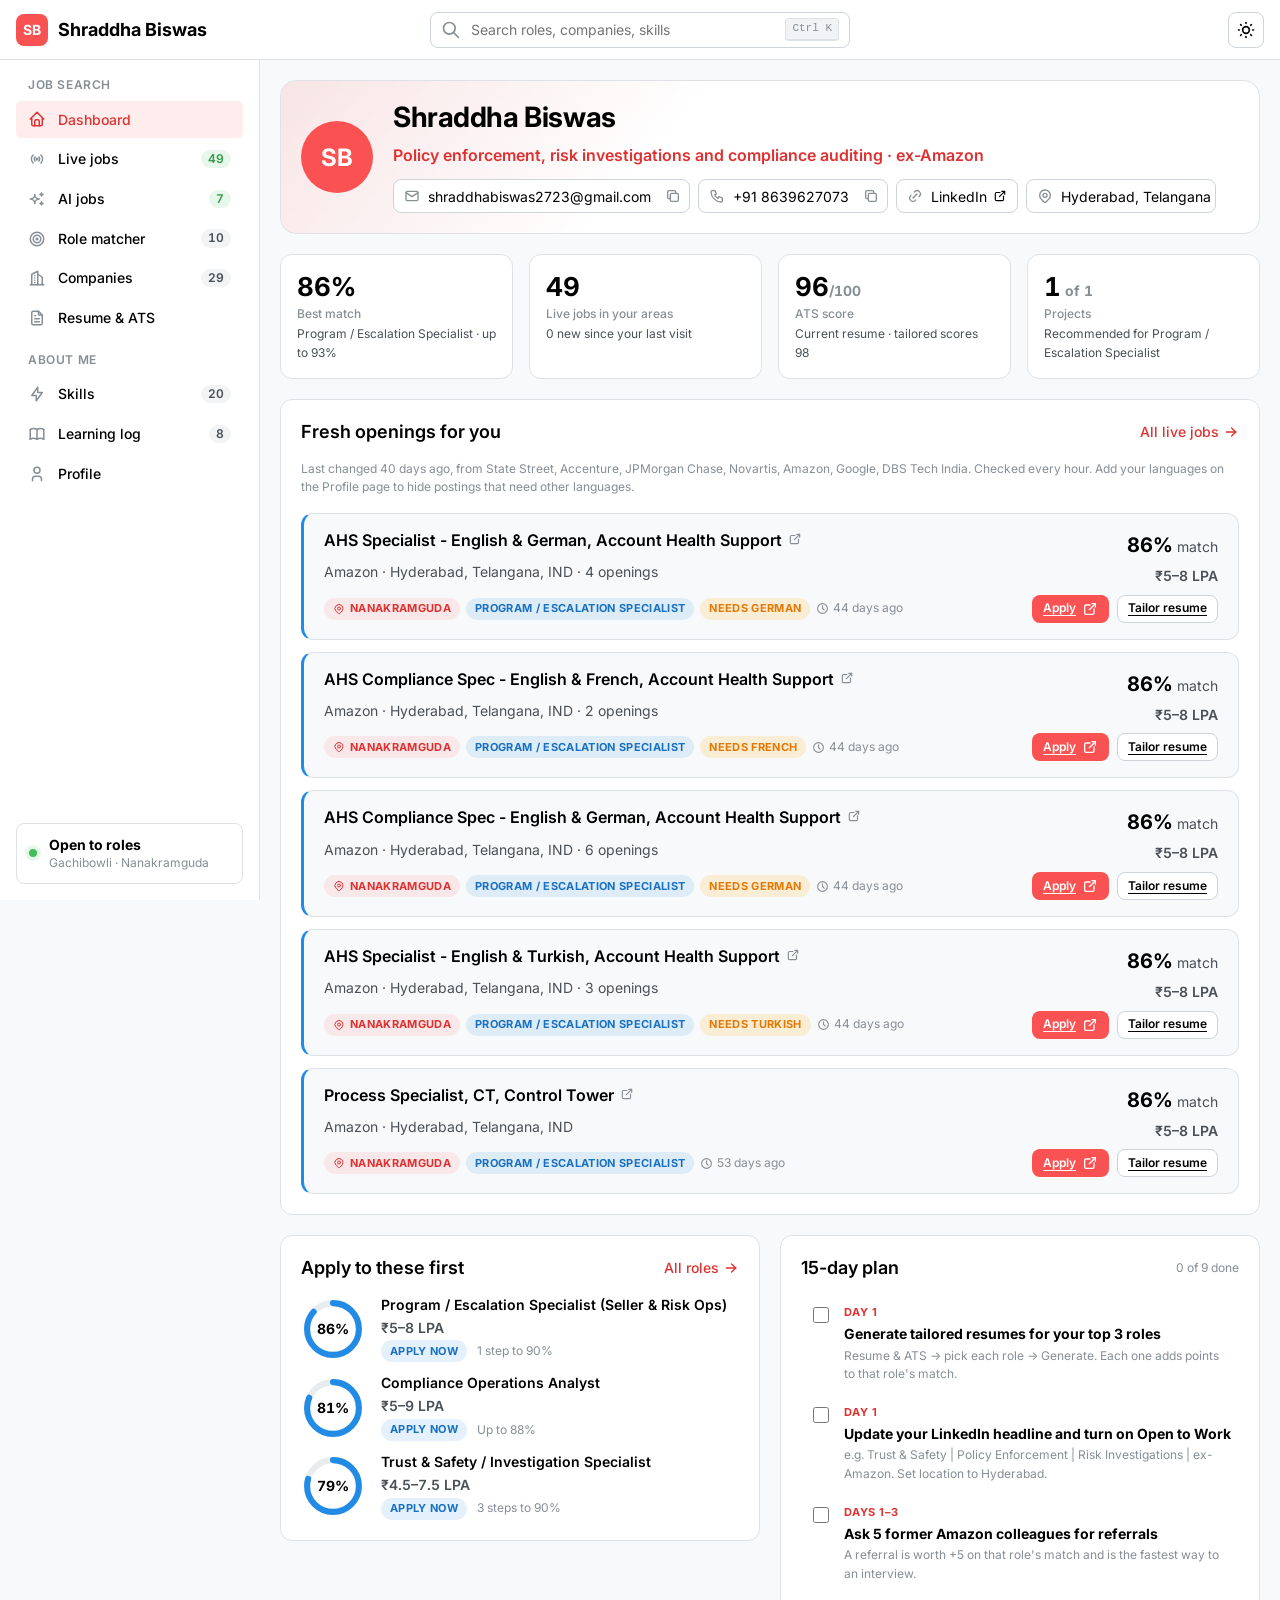
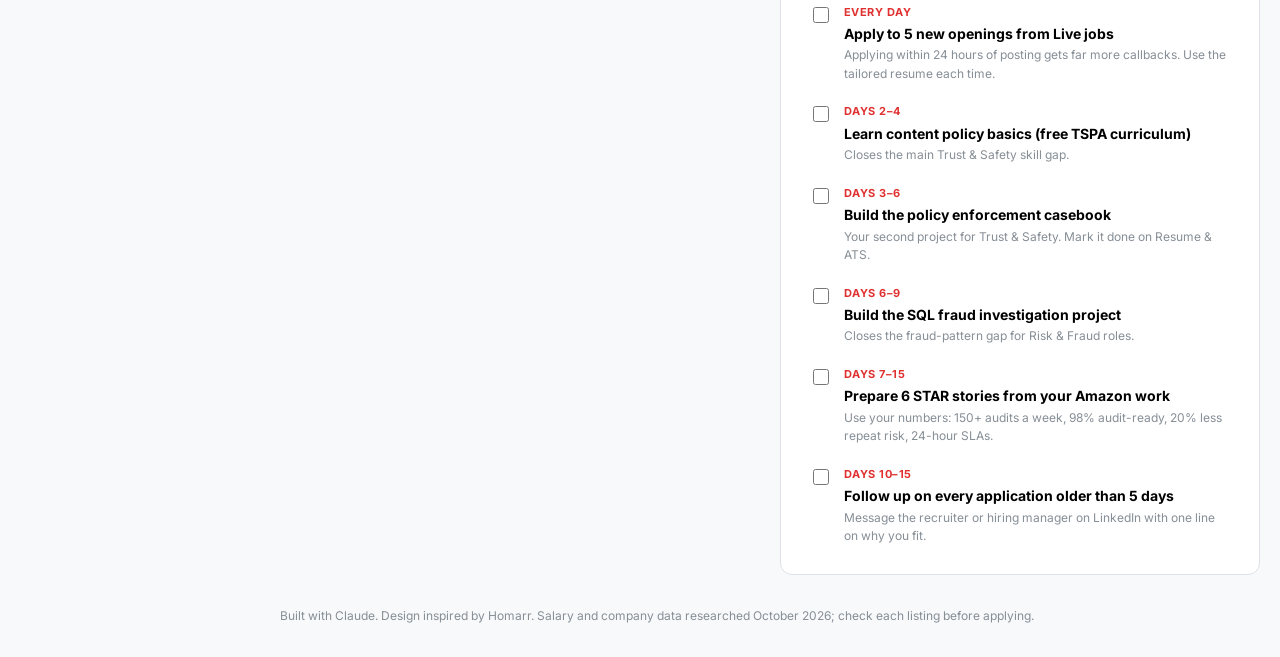
==== commit 2139d3d9: "Resume & ATS: Generate makes a PDF Generate PDF now saves a text-based A4 resume PDF (selectable tex" ====
--- a/index.html
+++ b/index.html
@@ -251,12 +251,16 @@
 
         <section class="card generator" aria-labelledby="h-universal-resume">
           <h2 class="card-title" id="h-universal-resume">Your universal resume</h2>
-          <div class="resume-output">
-            <div class="button-row" data-resume="universal">
+          <p class="dimmed">Saves an A4 PDF, kept to one page when it fits, with real, selectable text so ATS tools can read every word. Everything comes from this site: your details, experience, skills, projects and certificates.</p>
+          <div class="resume-output" data-resume="universal">
+            <div class="generate-row save-only">
+              <button type="button" class="button button-generate" data-resume-act="pdf"><span data-icon="sparkles"></span>Generate PDF</button>
+              <span class="dimmed small">Shraddha_Biswas_Resume.pdf</span>
+            </div>
+            <div class="button-row">
               <button type="button" class="button button-default" data-resume-act="copy"><span data-icon="copy"></span>Copy text</button>
               <button type="button" class="button button-default file-only" data-resume-act="doc"><span data-icon="download"></span>Download Word</button>
-              <button type="button" class="button button-default file-only" data-resume-act="txt"><span data-icon="download"></span>Download .txt</button>
-              <button type="button" class="button button-default file-only" data-resume-act="pdf"><span data-icon="printer"></span>Save as PDF</button>
+              <button type="button" class="button button-default save-only" data-resume-act="txt"><span data-icon="download"></span>Download .txt</button>
             </div>
             <p class="form-msg" id="universalMsg" role="status"></p>
             <pre class="resume-preview" id="universalPreview" tabindex="0" aria-label="Universal resume"></pre>
@@ -301,17 +305,17 @@
         <header class="card-head">
           <h2 class="card-title" id="h-generate">Generate an ATS resume</h2>
         </header>
-        <p class="dimmed">Builds a single-column, plain-text resume for the selected role from your real experience, with the role's keywords placed where ATS tools look for them.</p>
+        <p class="dimmed">Builds an A4 PDF resume for the selected role, kept to one page when it fits, from your real experience, with the role's keywords placed where ATS tools look for them. The text stays selectable, so ATS tools can read every word.</p>
         <div class="generate-row">
-          <button type="button" class="button button-generate" id="generateBtn"><span data-icon="sparkles"></span>Generate</button>
+          <button type="button" class="button button-generate" id="generateBtn"><span data-icon="sparkles"></span>Generate PDF</button>
           <span class="dimmed small" id="generateHint"></span>
         </div>
-        <div class="resume-output" id="resumeOutput" hidden>
-          <div class="button-row" data-resume="tailored">
+        <div class="resume-output" id="resumeOutput" data-resume="tailored" hidden>
+          <div class="button-row">
+            <button type="button" class="button button-default save-only" data-resume-act="pdf"><span data-icon="download"></span>Download PDF again</button>
             <button type="button" class="button button-default" data-resume-act="copy"><span data-icon="copy"></span>Copy text</button>
             <button type="button" class="button button-default file-only" data-resume-act="doc"><span data-icon="download"></span>Download Word</button>
-            <button type="button" class="button button-default file-only" data-resume-act="txt"><span data-icon="download"></span>Download .txt</button>
-            <button type="button" class="button button-default file-only" data-resume-act="pdf"><span data-icon="printer"></span>Save as PDF</button>
+            <button type="button" class="button button-default save-only" data-resume-act="txt"><span data-icon="download"></span>Download .txt</button>
           </div>
           <p class="form-msg" id="resumeMsg" role="status"></p>
           <pre class="resume-preview" id="resumePreview" tabindex="0" aria-label="Generated resume"></pre>
--- a/styles.css
+++ b/styles.css
@@ -644,6 +644,7 @@
   overflow-wrap: anywhere;
 }
 .is-artifact .file-only, .is-artifact .site-only { display: none; }
+.is-artifact:not(.can-save) .save-only { display: none; }
 
 /* ---------- Skills ---------- */
 .inline-form { display: grid; gap: 4px; max-width: 620px; }
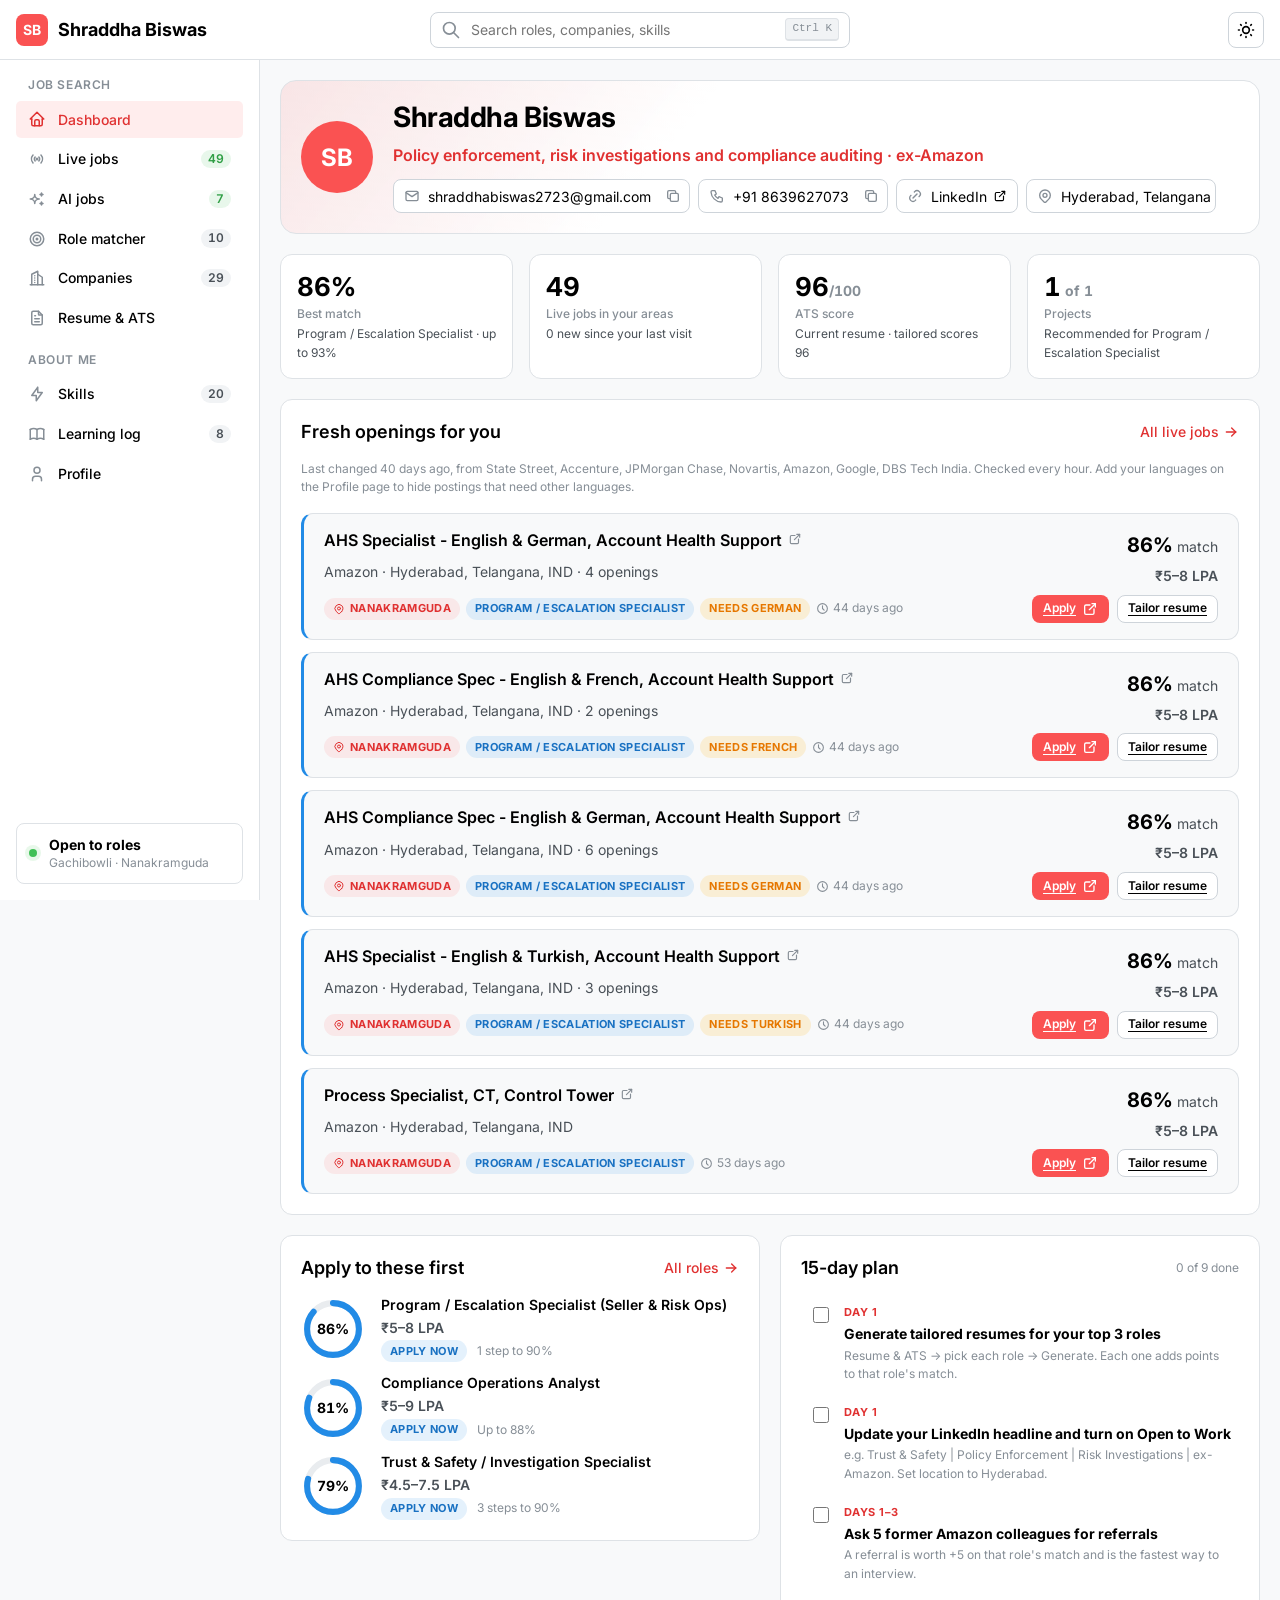
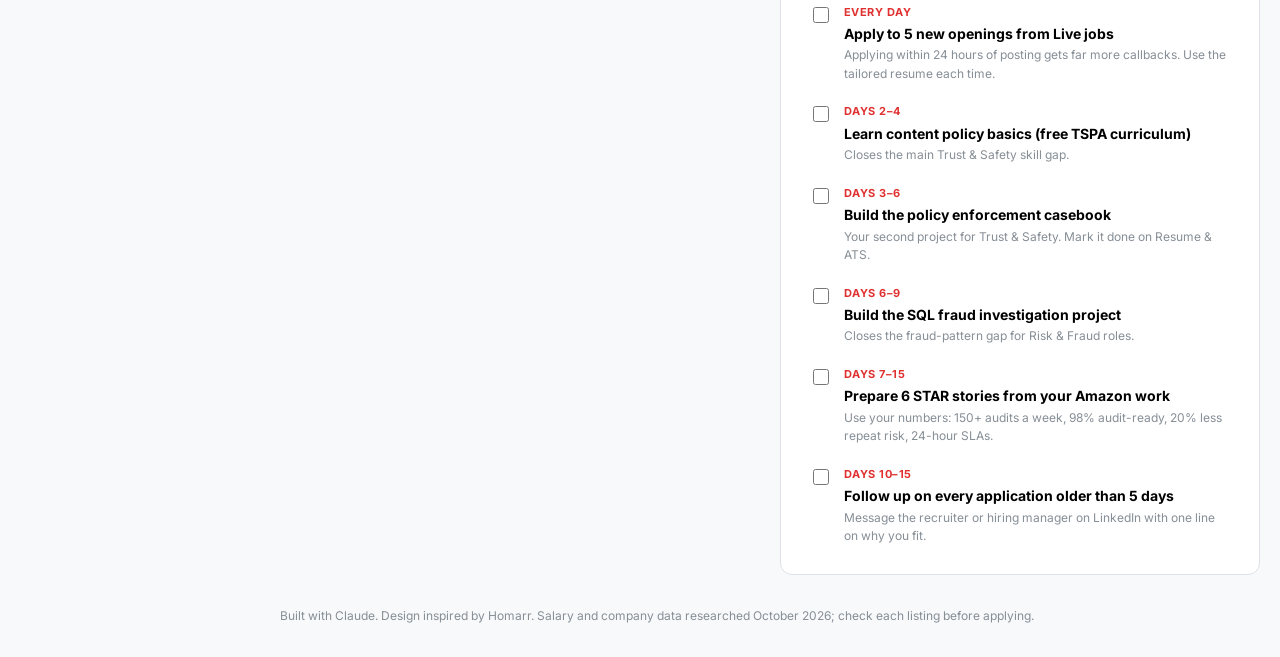
==== commit d4174c34: "Resumes: add SDS CAP, full education and professional development Every resume now lists the SDS CAP" ====
--- a/index.html
+++ b/index.html
@@ -231,7 +231,7 @@
         <div class="ats-grid">
           <section class="card" aria-labelledby="h-universal">
             <h2 class="card-title" id="h-universal">One resume for any job</h2>
-            <p class="dimmed">Covers all of your experience and skills without leaning towards one role, so you can send it anywhere. It updates when you add skills, projects or certificates on this site.</p>
+            <p class="dimmed">Your complete resume: every job, all your education, skills and every certificate, without leaning towards one role, so you can send it anywhere. It updates when you add skills, projects, certificates or languages on this site.</p>
             <h3 class="sub-title">Send this one to</h3>
             <ul class="use-list">
               <li>Job portals: your Naukri, LinkedIn, Indeed and foundit profiles</li>
@@ -251,7 +251,7 @@
 
         <section class="card generator" aria-labelledby="h-universal-resume">
           <h2 class="card-title" id="h-universal-resume">Your universal resume</h2>
-          <p class="dimmed">Saves an A4 PDF, kept to one page when it fits, with real, selectable text so ATS tools can read every word. Everything comes from this site: your details, experience, skills, projects and certificates.</p>
+          <p class="dimmed">Saves an A4 PDF with real, selectable text, so ATS tools can read every word. Everything comes from this site: your details, experience, skills, projects and certificates.</p>
           <div class="resume-output" data-resume="universal">
             <div class="generate-row save-only">
               <button type="button" class="button button-generate" data-resume-act="pdf"><span data-icon="sparkles"></span>Generate PDF</button>
